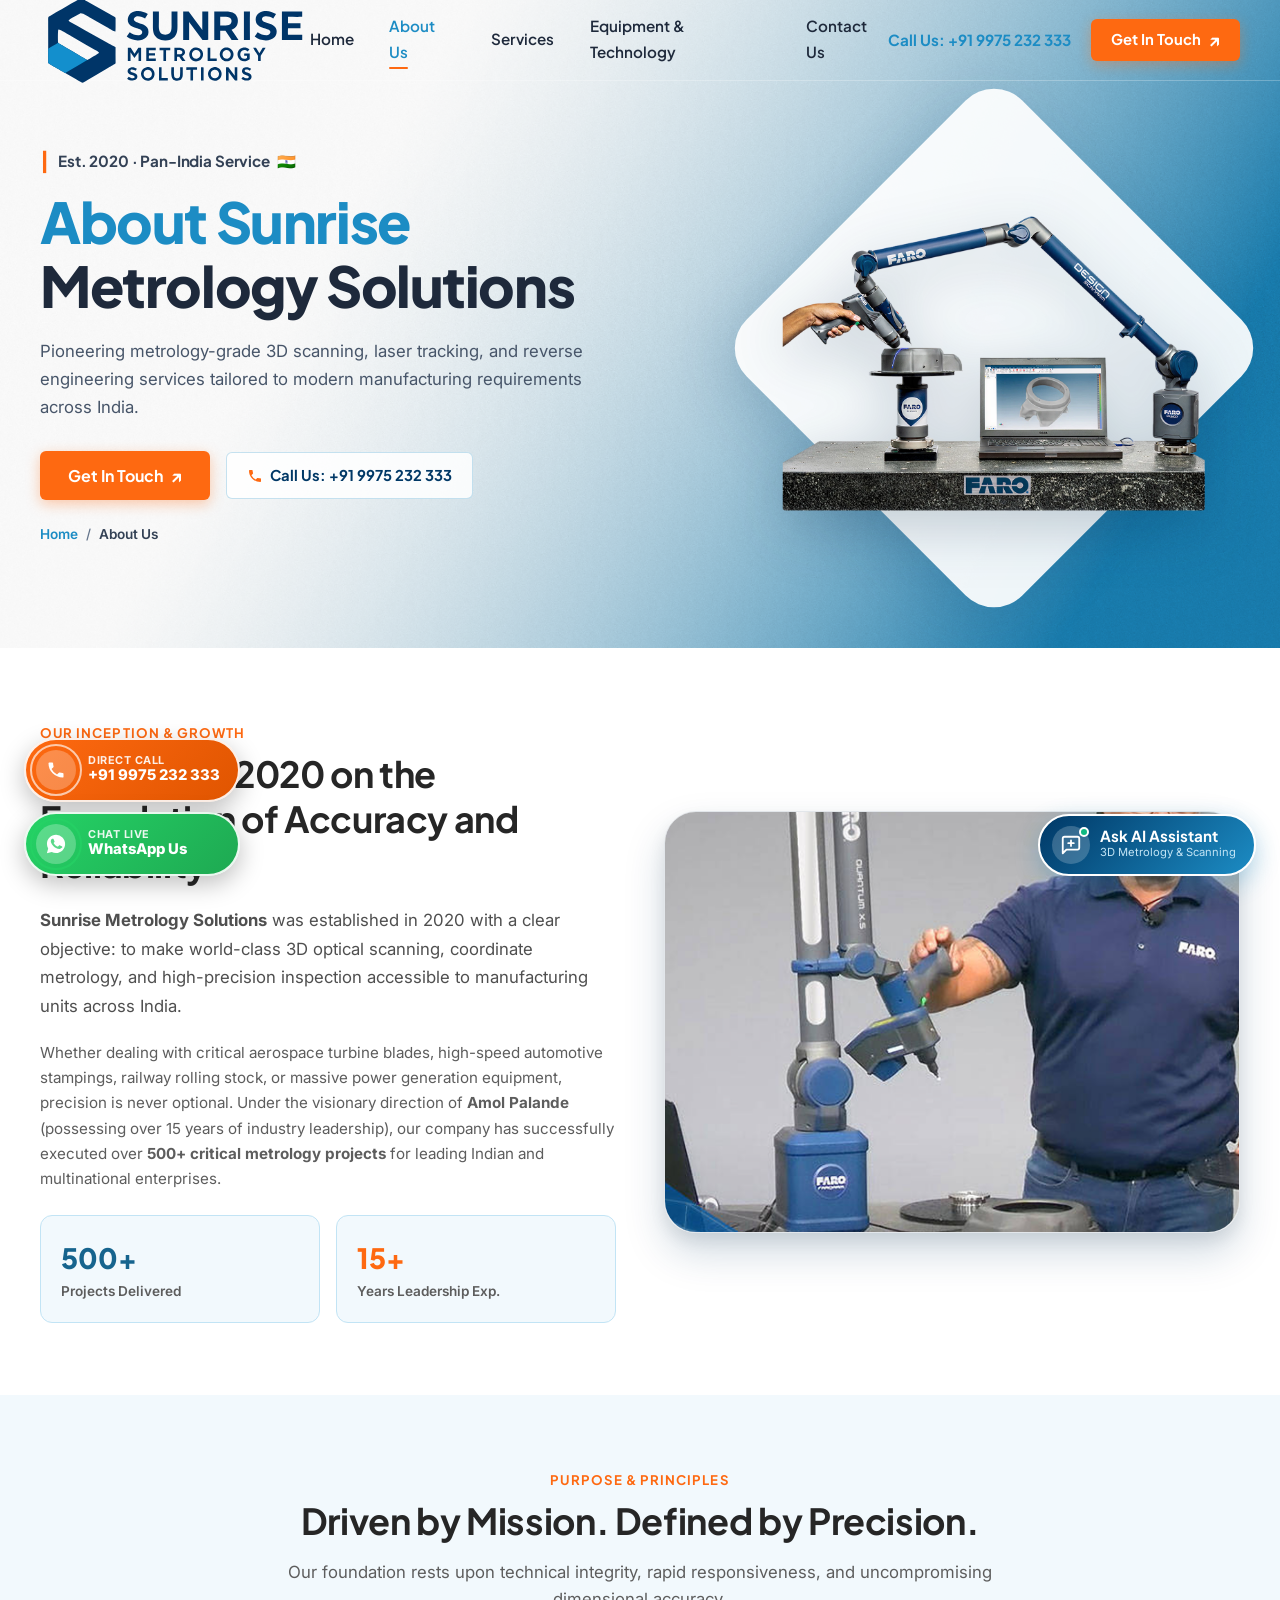
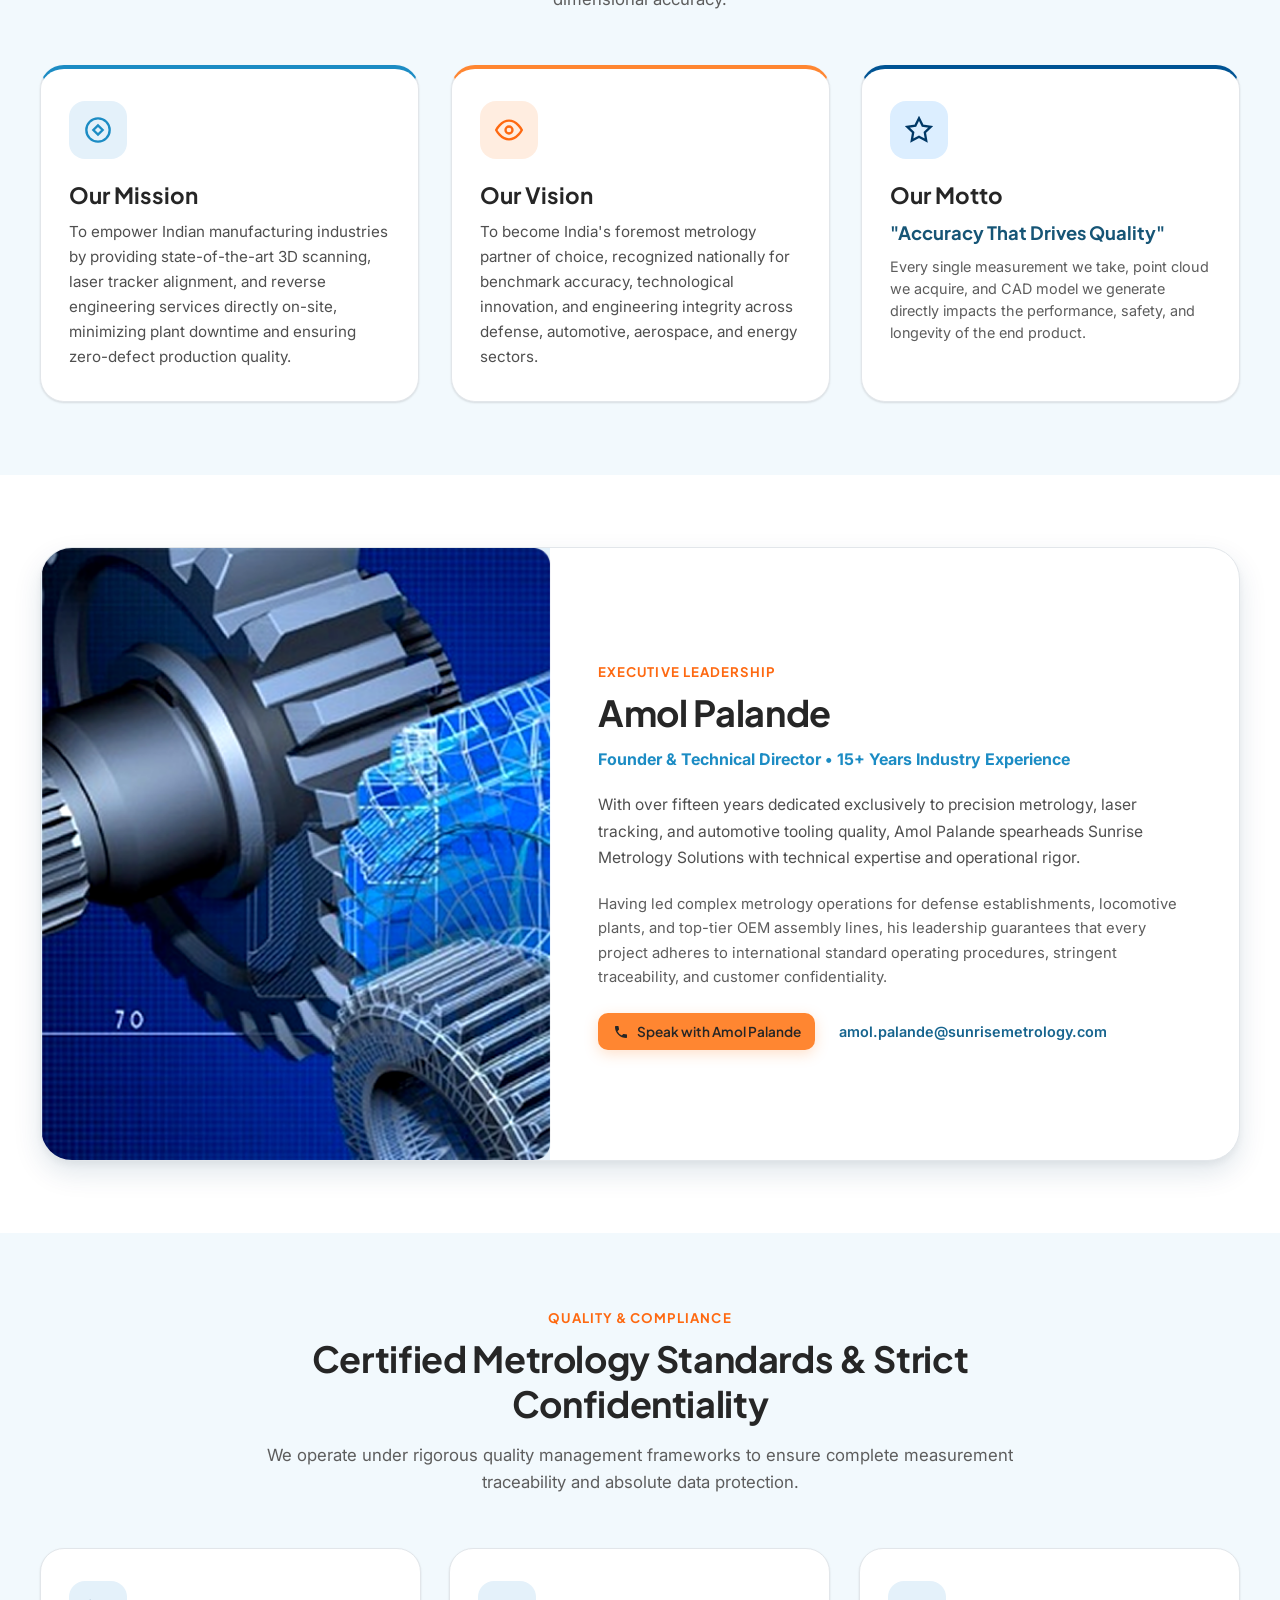
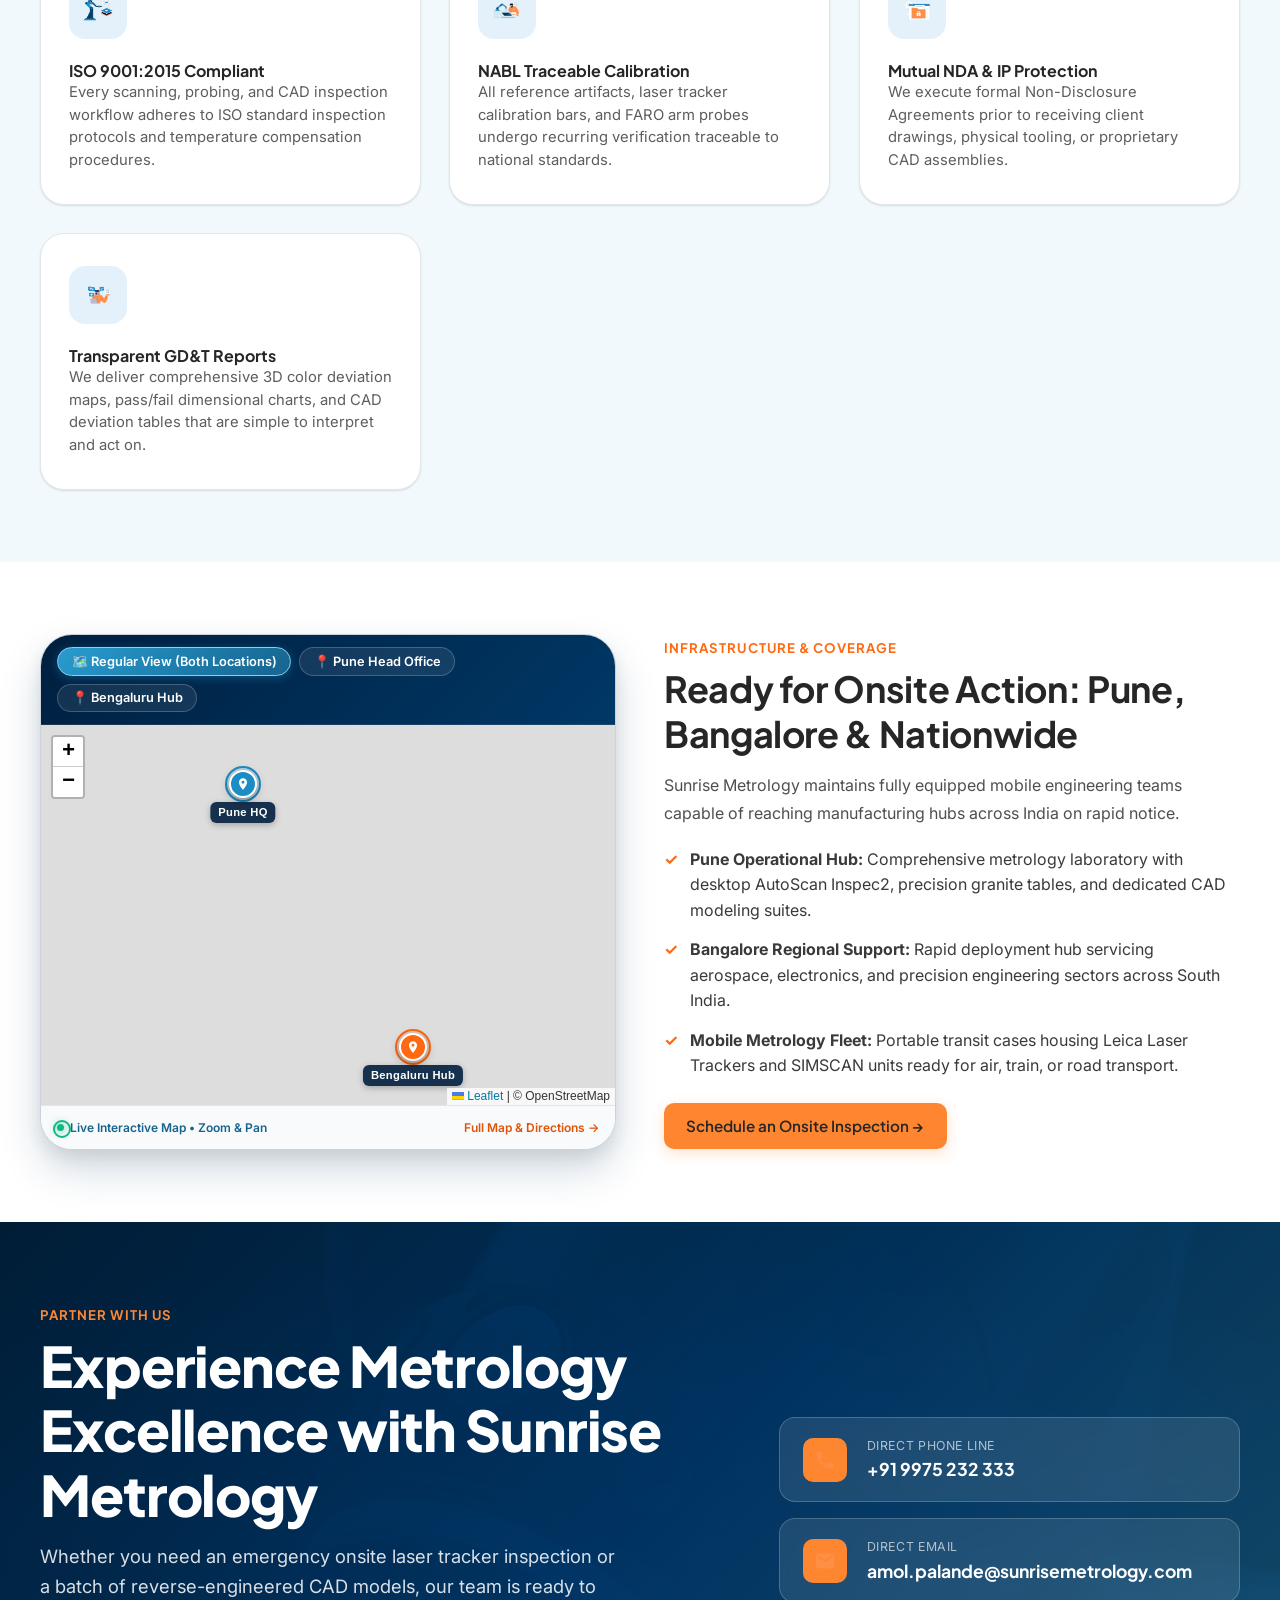
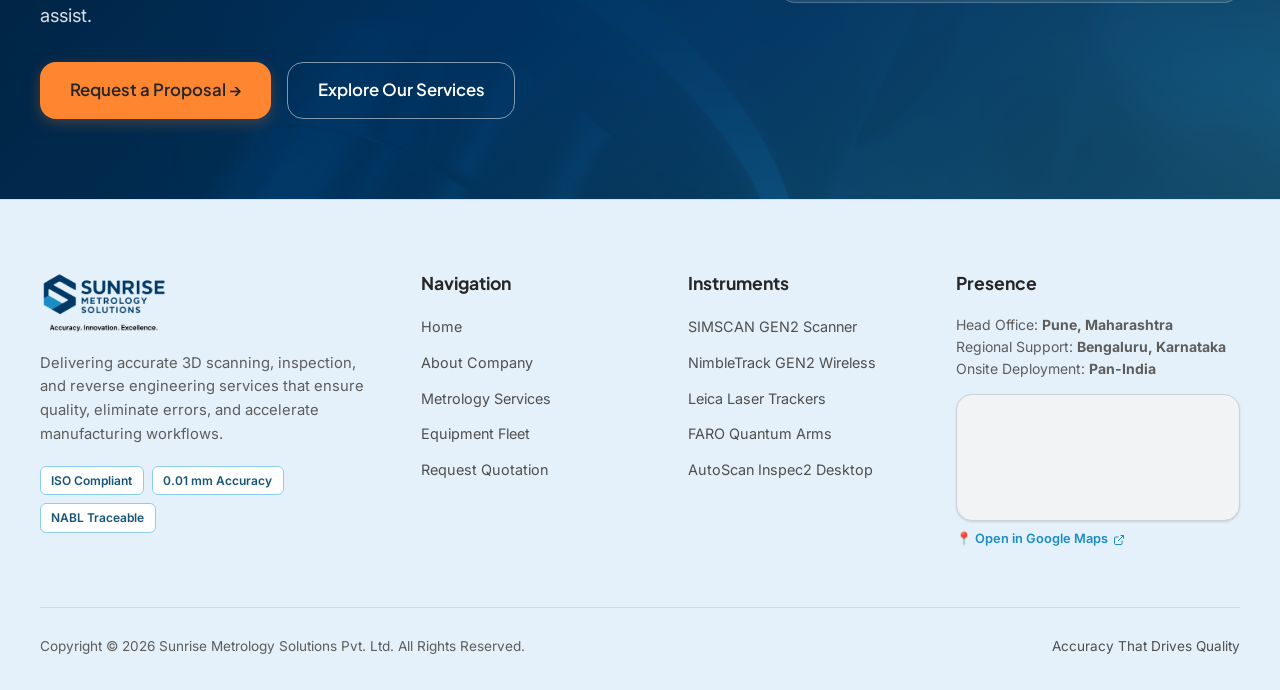
==== about.html @ 7fda454f "Initial commit: Sunrise Metrology Solutions website" ====
<!DOCTYPE html>
<html lang="en">
<head>
  <meta charset="UTF-8">
  <meta name="viewport" content="width=device-width, initial-scale=1.0">
  <title>About Us | Sunrise Metrology Solutions | Pioneers in Precision 3D Metrology</title>
  <meta name="description" content="Learn about Sunrise Metrology Solutions, founded in 2020 by Amol Palande. Over 15 years of metrology leadership providing 3D scanning, laser tracker and CMM services across India.">
  <link rel="icon" href="images/favicon.png" type="image/png">
  <link rel="stylesheet" href="css/styles.css">
  <link rel="stylesheet" href="css/leaflet.css">
</head>
<body>

  <!-- Main Header -->
  <header class="site-header">
    <div class="container navbar">
      <a href="index.html" class="brand-logo" aria-label="Sunrise Metrology Solutions Homepage">
        <img src="images/logo-primary.svg" alt="Sunrise Metrology Solutions" width="290" height="70">
      </a>

      <!-- Desktop Nav (Original Page Names Preserved) -->
      <nav aria-label="Main Navigation">
        <ul class="nav-links">
          <li><a href="index.html" class="nav-link">Home</a></li>
          <li><a href="about.html" class="nav-link active">About Us</a></li>
          <li><a href="services.html" class="nav-link">Services</a></li>
          <li><a href="equipment.html" class="nav-link">Equipment &amp; Technology</a></li>
          <li><a href="contact.html" class="nav-link">Contact Us</a></li>
        </ul>
      </nav>

      <!-- Nav Actions -->
      <div class="nav-actions">
        <a href="tel:+919975232333" class="nav-phone-link" aria-label="Call +91 9975 232 333">
          <span>Call Us: +91 9975 232 333</span>
        </a>
        <a href="contact.html" class="btn-get-in-touch">
          <span>Get In Touch</span>
          <span class="btn-arrow">↗</span>
        </a>

        <!-- Mobile Toggle -->
        <button class="mobile-nav-toggle" id="mobileNavToggle" aria-label="Toggle navigation menu">
          <span class="hamburger-line"></span>
          <span class="hamburger-line"></span>
          <span class="hamburger-line"></span>
        </button>
      </div>
    </div>
  </header>

  <!-- Mobile Drawer -->
  <div class="drawer-backdrop" id="drawerBackdrop"></div>
  <aside class="mobile-drawer" id="mobileDrawer">
    <div class="drawer-header">
      <img src="images/logo-primary.svg" alt="Sunrise Metrology" style="max-height:42px; width:auto;">
      <button class="drawer-close" id="drawerClose">&times;</button>
    </div>
    <ul class="drawer-links">
      <li><a href="index.html" class="drawer-link">Home</a></li>
      <li><a href="about.html" class="drawer-link active">About Us</a></li>
      <li><a href="services.html" class="drawer-link">Services</a></li>
      <li><a href="equipment.html" class="drawer-link">Equipment &amp; Technology</a></li>
      <li><a href="contact.html" class="drawer-link">Contact Us</a></li>
    </ul>
    <div class="drawer-footer">
      <a href="tel:+919975232333" class="btn btn-primary" style="width:100%;">Call +91 9975 232 333</a>
      <a href="contact.html" class="btn btn-blue" style="width:100%;">Get In Touch ↗</a>
    </div>
  </aside>

  <!-- Page Hero (Reference Layout with Original Data) -->
  <section class="page-hero-ref-section">
    <div class="container">
      <div class="hero-ref-grid">
        <div class="hero-ref-left">
          <div class="hero-ref-tag">
            <span class="ref-bar">|</span>
            <span class="ref-tag-text">Est. 2020 · Pan-India Service</span>
            <span class="ref-flag">🇮🇳</span>
          </div>
          <!-- Hero Main Title (Original Data Preserved) -->
          <h1 class="hero-ref-title">
            <span class="title-highlight">About Sunrise</span>
            <span class="title-dark">Metrology Solutions</span>
          </h1>
          <!-- Hero Subtitle (Original Data Preserved) -->
          <p class="hero-ref-desc">
            Pioneering metrology-grade 3D scanning, laser tracking, and reverse engineering services tailored to modern manufacturing requirements across India.
          </p>
          <div class="hero-ref-actions">
            <a href="contact.html" class="btn-get-in-touch" style="font-size:1rem; padding:0.75rem 1.75rem;">
              <span>Get In Touch</span>
              <span class="btn-arrow">↗</span>
            </a>
            <a href="tel:+919975232333" class="btn-ref-phone">
              <svg width="16" height="16" viewBox="0 0 24 24" fill="currentColor"><path d="M6.62 10.79a15.053 15.053 0 006.59 6.59l2.2-2.2a1 1 0 011.02-.24c1.12.37 2.33.57 3.57.57.55 0 1 .45 1 1V20a1 1 0 01-1 1A17 17 0 013 4a1 1 0 011-1h3.5a1 1 0 011 1c0 1.25.2 2.45.57 3.57.11.35.03.74-.25 1.02l-2.2 2.2z"/></svg>
              <span>Call Us: +91 9975 232 333</span>
            </a>
          </div>
          <div class="hero-ref-breadcrumb">
            <a href="index.html">Home</a> &nbsp;/&nbsp; <span>About Us</span>
          </div>
        </div>

        <div class="hero-ref-right">
          <div class="hero-diamond-shape">
            <img src="images/SIogo.png" alt="" class="hero-diamond-logo" aria-hidden="true">
          </div>
          <img src="images/heroSection2.png" alt="FARO Design ScanArm Precision Inspection Station" class="hero-machinery-img" loading="eager">
        </div>
      </div>
    </div>
  </section>

  <!-- Company Overview & Story -->
  <section class="section section-bg-white">
    <div class="container">
      <div style="display:grid; grid-template-columns: 1fr; gap:3rem; align-items:center;" class="lg-grid-2">
        <div>
          <span class="section-tag">Our Inception & Growth</span>
          <h2 class="text-h2" style="margin-bottom:1.25rem;">Founded in 2020 on the Foundation of Accuracy and Reliability</h2>
          <p style="font-size:1.05rem; color:var(--color-neutral-700); line-height:1.7; margin-bottom:1.25rem;">
            <strong>Sunrise Metrology Solutions</strong> was established in 2020 with a clear objective: to make world-class 3D optical scanning, coordinate metrology, and high-precision inspection accessible to manufacturing units across India.
          </p>
          <p style="font-size:0.95rem; color:var(--color-neutral-600); line-height:1.65; margin-bottom:1.5rem;">
            Whether dealing with critical aerospace turbine blades, high-speed automotive stampings, railway rolling stock, or massive power generation equipment, precision is never optional. Under the visionary direction of <strong>Amol Palande</strong> (possessing over 15 years of industry leadership), our company has successfully executed over <strong>500+ critical metrology projects</strong> for leading Indian and multinational enterprises.
          </p>
          <div style="display:grid; grid-template-columns: repeat(2, 1fr); gap:1rem; margin-top:1.5rem;">
            <div style="background:var(--color-primary-50); border:1px solid var(--color-primary-200); padding:1.25rem; border-radius:12px;">
              <div style="font-family:var(--font-heading); font-size:1.75rem; font-weight:800; color:var(--color-primary-700);">500+</div>
              <div style="font-size:0.85rem; color:var(--color-neutral-600); font-weight:600;">Projects Delivered</div>
            </div>
            <div style="background:var(--color-primary-50); border:1px solid var(--color-primary-200); padding:1.25rem; border-radius:12px;">
              <div style="font-family:var(--font-heading); font-size:1.75rem; font-weight:800; color:var(--color-secondary-500);">15+</div>
              <div style="font-size:0.85rem; color:var(--color-neutral-600); font-weight:600;">Years Leadership Exp.</div>
            </div>
          </div>
        </div>

        <div>
          <div style="position:relative; border-radius:var(--radius-2xl); overflow:hidden; box-shadow:var(--shadow-xl); border:1px solid var(--color-neutral-200);">
            <img src="images/AboutImage1.png" alt="Sunrise Metrology 3D scanning operations" style="width:100%; height:420px; object-fit:cover;">
          </div>
        </div>
      </div>
    </div>
  </section>

  <!-- Mission, Vision & Core Values -->
  <section class="section section-bg-light">
    <div class="container">
      <div class="section-header">
        <span class="section-tag">Purpose & Principles</span>
        <h2 class="text-h2 section-title">Driven by Mission. Defined by Precision.</h2>
        <p class="section-desc">
          Our foundation rests upon technical integrity, rapid responsiveness, and uncompromising dimensional accuracy.
        </p>
      </div>

      <div style="display:grid; grid-template-columns: repeat(auto-fit, minmax(300px, 1fr)); gap:2rem;">
        <!-- Mission -->
        <div class="feature-card" style="border-top: 4px solid var(--color-primary-600);">
          <div class="feature-icon-wrapper" style="background:var(--color-primary-100); color:var(--color-primary-600);">
            <svg width="28" height="28" viewBox="0 0 24 24" fill="none" stroke="currentColor" stroke-width="2"><circle cx="12" cy="12" r="10"></circle><polygon points="12 8 8 12 12 16 16 12 12 8"></polygon></svg>
          </div>
          <h3 style="font-size:1.4rem;">Our Mission</h3>
          <p style="font-size:0.95rem; line-height:1.65; color:var(--color-neutral-700);">
            To empower Indian manufacturing industries by providing state-of-the-art 3D scanning, laser tracker alignment, and reverse engineering services directly on-site, minimizing plant downtime and ensuring zero-defect production quality.
          </p>
        </div>

        <!-- Vision -->
        <div class="feature-card" style="border-top: 4px solid var(--color-secondary-400);">
          <div class="feature-icon-wrapper" style="background:rgba(255,134,49,0.15); color:var(--color-secondary-500);">
            <svg width="28" height="28" viewBox="0 0 24 24" fill="none" stroke="currentColor" stroke-width="2"><path d="M1 12s4-8 11-8 11 8 11 8-4 8-11 8-11-8-11-8z"></path><circle cx="12" cy="12" r="3"></circle></svg>
          </div>
          <h3 style="font-size:1.4rem;">Our Vision</h3>
          <p style="font-size:0.95rem; line-height:1.65; color:var(--color-neutral-700);">
            To become India's foremost metrology partner of choice, recognized nationally for benchmark accuracy, technological innovation, and engineering integrity across defense, automotive, aerospace, and energy sectors.
          </p>
        </div>

        <!-- Motto -->
        <div class="feature-card" style="border-top: 4px solid var(--color-tertiary-800);">
          <div class="feature-icon-wrapper" style="background:var(--color-tertiary-100); color:var(--color-tertiary-900);">
            <svg width="28" height="28" viewBox="0 0 24 24" fill="none" stroke="currentColor" stroke-width="2"><path d="M12 2l3.09 6.26L22 9.27l-5 4.87 1.18 6.88L12 17.77l-6.18 3.25L7 14.14 2 9.27l6.91-1.01L12 2z"></path></svg>
          </div>
          <h3 style="font-size:1.4rem;">Our Motto</h3>
          <p style="font-size:1.15rem; font-weight:700; color:var(--color-primary-800); margin-bottom:0.5rem; font-family:var(--font-heading);">
            "Accuracy That Drives Quality"
          </p>
          <p style="font-size:0.9rem; color:var(--color-neutral-600); line-height:1.55;">
            Every single measurement we take, point cloud we acquire, and CAD model we generate directly impacts the performance, safety, and longevity of the end product.
          </p>
        </div>
      </div>
    </div>
  </section>

  <!-- Founder & Leadership Profile -->
  <section class="section section-bg-white">
    <div class="container">
      <div class="leadership-box">
        <div class="leadership-grid">
          <div class="leadership-image-col">
            <img src="images/AboutImage2.png" alt="Amol Palande Leadership Metrology" style="height:100%; width:100%; object-fit:cover;">
          </div>
          <div class="leadership-text-col">
            <span class="section-tag">Executive Leadership</span>
            <h2 class="text-h2" style="margin-bottom:0.75rem;">Amol Palande</h2>
            <div style="font-size:1rem; color:var(--color-primary-600); font-weight:700; margin-bottom:1.25rem;">
              Founder & Technical Director • 15+ Years Industry Experience
            </div>
            <p style="font-size:0.975rem; color:var(--color-neutral-700); line-height:1.7; margin-bottom:1.25rem;">
              With over fifteen years dedicated exclusively to precision metrology, laser tracking, and automotive tooling quality, Amol Palande spearheads Sunrise Metrology Solutions with technical expertise and operational rigor.
            </p>
            <p style="font-size:0.925rem; color:var(--color-neutral-600); line-height:1.65; margin-bottom:1.5rem;">
              Having led complex metrology operations for defense establishments, locomotive plants, and top-tier OEM assembly lines, his leadership guarantees that every project adheres to international standard operating procedures, stringent traceability, and customer confidentiality.
            </p>
            <div style="display:flex; align-items:center; gap:1.5rem; flex-wrap:wrap;">
              <a href="tel:+919975232333" class="btn btn-primary btn-sm">
                <svg width="16" height="16" viewBox="0 0 24 24" fill="currentColor"><path d="M6.62 10.79a15.053 15.053 0 006.59 6.59l2.2-2.2a1 1 0 011.02-.24c1.12.37 2.33.57 3.57.57.55 0 1 .45 1 1V20a1 1 0 01-1 1A17 17 0 013 4a1 1 0 011-1h3.5a1 1 0 011 1c0 1.25.2 2.45.57 3.57.11.35.03.74-.25 1.02l-2.2 2.2z"/></svg>
                Speak with Amol Palande
              </a>
              <a href="mailto:amol.palande@sunrisemetrology.com" style="color:var(--color-primary-700); font-weight:600; font-size:0.9rem;">
                amol.palande@sunrisemetrology.com
              </a>
            </div>
          </div>
        </div>
      </div>
    </div>
  </section>

  <!-- Quality Policy, Standards & Data Security -->
  <section class="section section-bg-light">
    <div class="container">
      <div class="section-header">
        <span class="section-tag">Quality & Compliance</span>
        <h2 class="text-h2 section-title">Certified Metrology Standards & Strict Confidentiality</h2>
        <p class="section-desc">
          We operate under rigorous quality management frameworks to ensure complete measurement traceability and absolute data protection.
        </p>
      </div>

      <div style="display:grid; grid-template-columns: repeat(auto-fit, minmax(280px, 1fr)); gap:1.75rem;">
        <div class="feature-card">
          <div class="feature-icon-wrapper">
            <img src="images/accuracy.png" alt="ISO Alignment">
          </div>
          <h4>ISO 9001:2015 Compliant</h4>
          <p>Every scanning, probing, and CAD inspection workflow adheres to ISO standard inspection protocols and temperature compensation procedures.</p>
        </div>

        <div class="feature-card">
          <div class="feature-icon-wrapper">
            <img src="images/skilled-engineers.png" alt="NABL Traceability">
          </div>
          <h4>NABL Traceable Calibration</h4>
          <p>All reference artifacts, laser tracker calibration bars, and FARO arm probes undergo recurring verification traceable to national standards.</p>
        </div>

        <div class="feature-card">
          <div class="feature-icon-wrapper">
            <img src="images/data-security.png" alt="Mutual NDA Protection">
          </div>
          <h4>Mutual NDA & IP Protection</h4>
          <p>We execute formal Non-Disclosure Agreements prior to receiving client drawings, physical tooling, or proprietary CAD assemblies.</p>
        </div>

        <div class="feature-card">
          <div class="feature-icon-wrapper">
            <img src="images/quick-response.png" alt="Customer-Friendly Reports">
          </div>
          <h4>Transparent GD&T Reports</h4>
          <p>We deliver comprehensive 3D color deviation maps, pass/fail dimensional charts, and CAD deviation tables that are simple to interpret and act on.</p>
        </div>
      </div>
    </div>
  </section>

  <!-- Infrastructure & Pan-India Deployment -->
  <section class="section section-bg-white">
    <div class="container">
      <div style="display:grid; grid-template-columns: 1fr; gap:3rem; align-items:center;" class="lg-grid-2">
        <div>
          <div class="real-map-wrapper">
            <!-- Simple 2-City Map Header -->
            <div class="map-control-header" style="padding:0.75rem 1rem;">
              <div class="map-city-tabs">
                <button type="button" class="map-city-btn active" data-about-city="both" style="padding:0.35rem 0.85rem; font-size:0.8rem;">
                  <span>🗺️ Regular View (Both Locations)</span>
                </button>
                <button type="button" class="map-city-btn" data-about-city="pune" style="padding:0.35rem 0.85rem; font-size:0.8rem;">
                  <span>📍 Pune Head Office</span>
                </button>
                <button type="button" class="map-city-btn" data-about-city="bangalore" style="padding:0.35rem 0.85rem; font-size:0.8rem;">
                  <span>📍 Bengaluru Hub</span>
                </button>
              </div>
            </div>
            <!-- Real Leaflet Map Canvas -->
            <div id="about-map-view" class="real-map-container" style="height:380px;"></div>
            <!-- Bottom Indicator Strip -->
            <div style="background:#f8fafc; padding:0.75rem 1rem; border-top:1px solid var(--color-neutral-200); display:flex; justify-content:space-between; align-items:center;">
              <span style="font-size:0.75rem; font-weight:600; color:var(--color-primary-700); display:flex; align-items:center; gap:6px;">
                <span class="map-live-pulse-dot" style="width:7px; height:7px;"></span> Live Interactive Map • Zoom & Pan
              </span>
              <a href="contact.html#facility-map-section" style="font-size:0.75rem; font-weight:600; color:var(--color-secondary-600);">
                Full Map & Directions →
              </a>
            </div>
          </div>
        </div>
        <div>
          <span class="section-tag">Infrastructure & Coverage</span>
          <h2 class="text-h2" style="margin-bottom:1rem;">Ready for Onsite Action: Pune, Bangalore & Nationwide</h2>
          <p style="font-size:1rem; color:var(--color-neutral-700); line-height:1.7; margin-bottom:1.25rem;">
            Sunrise Metrology maintains fully equipped mobile engineering teams capable of reaching manufacturing hubs across India on rapid notice.
          </p>
          <ul style="list-style:none; display:flex; flex-direction:column; gap:0.85rem; margin-bottom:1.5rem;">
            <li style="display:flex; align-items:flex-start; gap:0.75rem;">
              <span style="color:var(--color-secondary-500); font-weight:700;">✓</span>
              <div>
                <strong>Pune Operational Hub:</strong> Comprehensive metrology laboratory with desktop AutoScan Inspec2, precision granite tables, and dedicated CAD modeling suites.
              </div>
            </li>
            <li style="display:flex; align-items:flex-start; gap:0.75rem;">
              <span style="color:var(--color-secondary-500); font-weight:700;">✓</span>
              <div>
                <strong>Bangalore Regional Support:</strong> Rapid deployment hub servicing aerospace, electronics, and precision engineering sectors across South India.
              </div>
            </li>
            <li style="display:flex; align-items:flex-start; gap:0.75rem;">
              <span style="color:var(--color-secondary-500); font-weight:700;">✓</span>
              <div>
                <strong>Mobile Metrology Fleet:</strong> Portable transit cases housing Leica Laser Trackers and SIMSCAN units ready for air, train, or road transport.
              </div>
            </li>
          </ul>
          <a href="contact.html" class="btn btn-primary">Schedule an Onsite Inspection →</a>
        </div>
      </div>
    </div>
  </section>

  <!-- CTA Banner -->
  <section class="cta-banner">
    <div class="cta-bg-image">
      <img src="images/boldFuture.png" alt="" aria-hidden="true">
    </div>
    <div class="container cta-grid">
      <div class="cta-text-side">
        <span class="section-tag" style="color:var(--color-secondary-400);">Partner with Us</span>
        <h2 class="text-display">Experience Metrology Excellence with Sunrise Metrology</h2>
        <p>
          Whether you need an emergency onsite laser tracker inspection or a batch of reverse-engineered CAD models, our team is ready to assist.
        </p>
        <div style="display:flex; gap:1rem; flex-wrap:wrap;">
          <a href="contact.html" class="btn btn-primary btn-lg">Request a Proposal →</a>
          <a href="services.html" class="btn btn-outline-white btn-lg">Explore Our Services</a>
        </div>
      </div>

      <div class="cta-contact-cards">
        <a href="tel:+919975232333" class="cta-contact-card">
          <div class="cta-card-icon">
            <img src="images/phone.png" alt="Phone">
          </div>
          <div class="cta-card-info">
            <p>Direct Phone Line</p>
            <p>+91 9975 232 333</p>
          </div>
        </a>

        <a href="mailto:amol.palande@sunrisemetrology.com" class="cta-contact-card">
          <div class="cta-card-icon">
            <img src="images/email.png" alt="Email">
          </div>
          <div class="cta-card-info">
            <p>Direct Email</p>
            <p>amol.palande@sunrisemetrology.com</p>
          </div>
        </a>
      </div>
    </div>
  </section>

  <!-- Site Footer -->
  <footer class="site-footer">
    <div class="container">
      <div class="footer-grid">
        <div class="footer-brand">
          <a href="index.html">
            <img src="images/footerlogo.png" alt="Sunrise Metrology Solutions" style="max-height:60px; width:auto;">
          </a>
          <p>
            Delivering accurate 3D scanning, inspection, and reverse engineering services that ensure quality, eliminate errors, and accelerate manufacturing workflows.
          </p>
          <div class="footer-badge-list">
            <span class="footer-badge">ISO Compliant</span>
            <span class="footer-badge">0.01 mm Accuracy</span>
            <span class="footer-badge">NABL Traceable</span>
          </div>
        </div>

        <div class="footer-col">
          <h4>Navigation</h4>
          <ul class="footer-links">
            <li><a href="index.html">Home</a></li>
            <li><a href="about.html">About Company</a></li>
            <li><a href="services.html">Metrology Services</a></li>
            <li><a href="equipment.html">Equipment Fleet</a></li>
            <li><a href="contact.html">Request Quotation</a></li>
          </ul>
        </div>

        <div class="footer-col">
          <h4>Instruments</h4>
          <ul class="footer-links">
            <li><a href="equipment.html#simscan">SIMSCAN GEN2 Scanner</a></li>
            <li><a href="equipment.html#nimbletrack">NimbleTrack GEN2 Wireless</a></li>
            <li><a href="equipment.html#leica">Leica Laser Trackers</a></li>
            <li><a href="equipment.html#faro">FARO Quantum Arms</a></li>
            <li><a href="equipment.html#autoscan">AutoScan Inspec2 Desktop</a></li>
          </ul>
        </div>

        <div class="footer-col">
          <h4>Presence</h4>
          <p style="font-size:0.875rem; color:var(--color-neutral-600); margin-bottom:0.5rem;">
            Head Office: <strong>Pune, Maharashtra</strong><br>
            Regional Support: <strong>Bengaluru, Karnataka</strong><br>
            Onsite Deployment: <strong>Pan-India</strong>
          </p>
          <div class="footer-map-thumb">
            <iframe width="100%" height="125" style="border:0;" loading="lazy" src="https://www.openstreetmap.org/export/embed.html?bbox=73.65%2C18.45%2C74.05%2C18.68&amp;layer=mapnik&amp;marker=18.5204%2C73.8567"></iframe>
          </div>
          <a href="https://www.google.com/maps/search/?api=1&query=Sunrise+Metrology+Pune" target="_blank" rel="noopener" class="footer-map-link">
            <span>📍 Open in Google Maps</span>
            <svg width="12" height="12" viewBox="0 0 24 24" fill="none" stroke="currentColor" stroke-width="2"><path d="M18 13v6a2 2 0 0 1-2 2H5a2 2 0 0 1-2-2V8a2 2 0 0 1 2-2h6"></path><polyline points="15 3 21 3 21 9"></polyline><line x1="10" y1="14" x2="21" y2="3"></line></svg>
          </a>
        </div>
      </div>

      <div class="footer-bottom">
        <p>Copyright © 2026 Sunrise Metrology Solutions Pvt. Ltd. All Rights Reserved.</p>
        <div class="developer-badge">
          <span>Accuracy That Drives Quality</span>
        </div>
      </div>
    </div>
  </footer>

  <!-- Floating Call & WhatsApp Action Dock -->
  <div class="floating-contact-dock" id="floatingContactDock" role="region" aria-label="Floating quick contact options">
    <a href="tel:+919975232333" class="floating-dock-btn floating-call-btn" title="Call Sunrise Metrology Directly" aria-label="Call +91 9975 232 333">
      <div class="floating-btn-icon">
        <span class="floating-pulse-ring"></span>
        <svg viewBox="0 0 24 24" width="20" height="20">
          <path d="M6.62 10.79a15.053 15.053 0 006.59 6.59l2.2-2.2a1 1 0 011.02-.24c1.12.37 2.33.57 3.57.57.55 0 1 .45 1 1V20a1 1 0 01-1 1A17 17 0 013 4a1 1 0 011-1h3.5a1 1 0 011 1c0 1.25.2 2.45.57 3.57.11.35.03.74-.25 1.02l-2.2 2.2z"/>
        </svg>
      </div>
      <div class="floating-btn-text">
        <span class="floating-btn-sub">Direct Call</span>
        <span class="floating-btn-main">+91 9975 232 333</span>
      </div>
    </a>
    <a href="https://wa.me/919975232333?text=Hello%20Sunrise%20Metrology,%20I%20would%20like%20to%20inquire%20about%20your%203D%20scanning%20and%20inspection%20services." 
       target="_blank" rel="noopener noreferrer" class="floating-dock-btn floating-whatsapp-btn" title="Chat with us on WhatsApp" aria-label="Chat on WhatsApp">
      <div class="floating-btn-icon">
        <span class="floating-pulse-ring" style="border-color:rgba(37,211,102,0.7);"></span>
        <svg viewBox="0 0 24 24" width="22" height="22">
          <path d="M12.04 2c-5.46 0-9.91 4.45-9.91 9.91 0 1.75.46 3.45 1.32 4.95L2.05 22l5.25-1.38c1.45.79 3.08 1.21 4.74 1.21 5.46 0 9.91-4.45 9.91-9.91 0-2.65-1.03-5.14-2.9-7.01A9.816 9.816 0 0012.04 2zm5.82 14.04c-.24.68-1.2 1.26-1.78 1.34-.52.08-1.2.14-3.52-.79-2.97-1.19-4.88-4.22-5.03-4.41-.15-.2-1.21-1.61-1.21-3.07 0-1.46.76-2.18 1.03-2.48.27-.3.59-.37.79-.37.2 0 .4 0 .58.01.19.01.44-.07.69.53.25.6.86 2.1.94 2.25.08.16.14.34.03.55-.1.21-.15.34-.3.51-.15.17-.32.38-.46.51-.15.15-.31.31-.13.62.18.31.79 1.3 1.7 2.11 1.17 1.04 2.15 1.36 2.46 1.51.31.15.49.13.67-.08.18-.21.79-.92 1-1.23.21-.31.42-.26.71-.15.29.11 1.84.87 2.16 1.03.32.16.53.24.61.37.08.14.08.8-.16 1.48z"/>
        </svg>
      </div>
      <div class="floating-btn-text">
        <span class="floating-btn-sub">Chat Live</span>
        <span class="floating-btn-main">WhatsApp Us</span>
      </div>
    </a>
  </div>

  <!-- Scripts -->
  <script src="js/leaflet.js"></script>
  <script src="js/realmap.js"></script>
  <script src="js/main.js"></script>
  <script src="js/chatbot.js"></script>
</body>
</html>
---- css/styles.css ----
/* ==========================================================================
   SUNRISE METROLOGY SOLUTIONS - DESIGN SYSTEM & GLOBAL STYLES
   Colors, Typography, Layout, Responsive System, Components & AI Chatbot
   ========================================================================== */

@import url('https://fonts.googleapis.com/css2?family=Inter:wght@300;400;500;600;700&family=Plus+Jakarta+Sans:wght@400;500;600;700;800&display=swap');

:root {
  /* Brand Primary Colors (Sunrise Deep & Sky Blues) */
  --color-primary-50: #f2f9fd;
  --color-primary-100: #e4f1fa;
  --color-primary-200: #c2e4f5;
  --color-primary-300: #8cceed;
  --color-primary-400: #4fb5e1;
  --color-primary-500: #289ccf;
  --color-primary-600: #1c8cc4;
  --color-primary-700: #16648e;
  --color-primary-800: #165576;
  --color-primary-900: #184762;
  --color-primary-950: #102e41;

  /* Brand Secondary Colors (Sunrise Vibrant Orange Accent) */
  --color-secondary-400: #ff8631;
  --color-secondary-500: #fe6911;
  --color-secondary-600: #e05407;
  --color-secondary-gradient: linear-gradient(135deg, #ff8631 0%, #fe6911 100%);

  /* Brand Tertiary Colors (Navy Tech Tones) */
  --color-tertiary-100: #dceeff;
  --color-tertiary-800: #005494;
  --color-tertiary-900: #003866;
  --color-tertiary-950: #002240;

  /* Neutrals */
  --color-white: #ffffff;
  --color-neutral-50: #f9fafb;
  --color-neutral-100: #f1f3f5;
  --color-neutral-200: #e2e6ea;
  --color-neutral-300: #cbd2d9;
  --color-neutral-400: #888888;
  --color-neutral-500: #6d6d6d;
  --color-neutral-600: #5d5d5d;
  --color-neutral-700: #4f4f4f;
  --color-neutral-800: #3a3a3a;
  --color-neutral-900: #333333;
  --color-neutral-950: #262626;

  /* Semantic */
  --color-success: #10b981;
  --color-warning: #f59e0b;
  --color-danger: #ef4444;

  /* Typography */
  --font-heading: 'Plus Jakarta Sans', -apple-system, BlinkMacSystemFont, 'Segoe UI', Roboto, sans-serif;
  --font-body: 'Inter', -apple-system, BlinkMacSystemFont, 'Segoe UI', Roboto, sans-serif;

  /* Shadows */
  --shadow-sm: 0 1px 3px rgba(0, 0, 0, 0.05), 0 1px 2px rgba(0, 0, 0, 0.08);
  --shadow-md: 0 4px 12px rgba(0, 56, 102, 0.08), 0 2px 4px rgba(0, 0, 0, 0.04);
  --shadow-lg: 0 12px 28px rgba(0, 56, 102, 0.12), 0 4px 8px rgba(0, 0, 0, 0.05);
  --shadow-xl: 0 20px 40px rgba(0, 56, 102, 0.18), 0 8px 16px rgba(0, 0, 0, 0.08);
  --shadow-orange: 0 8px 24px rgba(254, 105, 17, 0.35);
  --shadow-blue: 0 8px 24px rgba(28, 140, 196, 0.3);

  /* Radius */
  --radius-sm: 6px;
  --radius-md: 10px;
  --radius-lg: 16px;
  --radius-xl: 24px;
  --radius-2xl: 32px;
  --radius-full: 9999px;

  /* Transitions */
  --transition-fast: 0.2s ease;
  --transition-normal: 0.3s cubic-bezier(0.16, 1, 0.3, 1);
  --transition-slow: 0.5s cubic-bezier(0.16, 1, 0.3, 1);
}

/* Base Reset */
*, *::before, *::after {
  box-sizing: border-box;
  margin: 0;
  padding: 0;
}

html {
  font-size: 16px;
  scroll-behavior: smooth;
  -webkit-font-smoothing: antialiased;
  -moz-osx-font-smoothing: grayscale;
}

body {
  font-family: var(--font-body);
  color: var(--color-neutral-800);
  background-color: #ffffff;
  line-height: 1.6;
  overflow-x: hidden;
}

img {
  display: block;
  max-width: 100%;
  height: auto;
  image-rendering: -webkit-optimize-contrast;
  image-rendering: crisp-edges;
}

svg {
  display: block;
  max-width: 100%;
  shape-rendering: geometricPrecision;
  text-rendering: geometricPrecision;
}

/* High-Definition (HD) Image Optimization & Sharp Rendering */
.hero-machinery-img,
.service-card-image img,
.equipment-image-box img,
.industry-card img,
.why-card .feature-icon-wrapper img,
.hero-product-img,
.leadership-image-col img,
.brand-logo img,
.product-card-img,
.rfq-facility-visual img,
.finder-result img,
.channel-icon-wrap img {
  image-rendering: -webkit-optimize-contrast;
  image-rendering: crisp-edges;
  filter: contrast(1.05) saturate(1.04) brightness(1.01);
  -webkit-backface-visibility: hidden;
  backface-visibility: hidden;
  transform: translateZ(0);
}

a {
  color: inherit;
  text-decoration: none;
  transition: var(--transition-fast);
}

button, input, select, textarea {
  font-family: inherit;
  font-size: inherit;
}

/* Typography Utility Classes */
h1, h2, h3, h4, h5, h6 {
  font-family: var(--font-heading);
  color: var(--color-neutral-950);
  font-weight: 700;
  line-height: 1.25;
}

.text-display {
  font-size: clamp(2.25rem, 4.5vw, 3.5rem);
  font-weight: 800;
  line-height: 1.15;
  letter-spacing: -0.02em;
}

.text-h1 {
  font-size: clamp(2rem, 3.5vw, 2.75rem);
  font-weight: 700;
  letter-spacing: -0.015em;
}

.text-h2 {
  font-size: clamp(1.75rem, 3vw, 2.25rem);
  font-weight: 700;
  letter-spacing: -0.01em;
}

.text-h3 {
  font-size: clamp(1.35rem, 2.2vw, 1.75rem);
  font-weight: 600;
}

.text-h4 {
  font-size: 1.25rem;
  font-weight: 600;
}

.text-h5 {
  font-size: 1.1rem;
  font-weight: 600;
}

.text-body-lg {
  font-size: 1.125rem;
  line-height: 1.65;
}

.text-body {
  font-size: 1rem;
  line-height: 1.6;
}

.text-body-sm {
  font-size: 0.875rem;
  line-height: 1.5;
}

.text-body-xs {
  font-size: 0.75rem;
  line-height: 1.4;
}

/* Container */
.container {
  width: 100%;
  max-width: 1320px;
  margin-left: auto;
  margin-right: auto;
  padding-left: 1.25rem;
  padding-right: 1.25rem;
}

@media (min-width: 768px) {
  .container {
    padding-left: 2rem;
    padding-right: 2rem;
  }
}

@media (min-width: 1200px) {
  .container {
    padding-left: 2.5rem;
    padding-right: 2.5rem;
  }
}

/* ==========================================================================
   TOP BAR & HEADER NAVIGATION
   ========================================================================== */

.topbar {
  display: none !important;
}

/* Main Header - Clean & Transparent on top, Frosted glass on scroll */
.site-header {
  position: absolute;
  top: 0;
  left: 0;
  width: 100%;
  z-index: 1000;
  background: transparent;
  border-bottom: 1px solid rgba(255, 255, 255, 0.25);
  box-shadow: none;
  transition: all 0.3s cubic-bezier(0.16, 1, 0.3, 1);
}

.site-header.scrolled {
  position: fixed;
  background: rgba(255, 255, 255, 0.96);
  backdrop-filter: blur(14px);
  -webkit-backdrop-filter: blur(14px);
  border-bottom: 1px solid rgba(0, 56, 102, 0.08);
  box-shadow: 0 4px 20px rgba(0, 0, 0, 0.06);
}

.navbar {
  display: flex;
  align-items: center;
  justify-content: space-between;
  height: 5rem;
}

.brand-logo {
  display: inline-flex;
  align-items: center;
  max-width: 230px;
  height: auto;
}

@media (min-width: 992px) {
  .brand-logo {
    max-width: 270px;
  }
}

.nav-links {
  display: none;
  align-items: center;
  gap: 2.2rem;
  list-style: none;
}

@media (min-width: 1024px) {
  .nav-links {
    display: flex;
  }
}

.nav-link {
  font-family: var(--font-heading);
  font-size: 0.95rem;
  font-weight: 600;
  color: #1e293b;
  position: relative;
  padding: 0.5rem 0;
  transition: color 0.2s ease;
}

.nav-link:hover, .nav-link.active {
  color: var(--color-primary-600);
}

.nav-link::after {
  content: '';
  position: absolute;
  bottom: 0;
  left: 0;
  width: 0;
  height: 2.5px;
  background: var(--color-secondary-500);
  border-radius: 2px;
  transition: width 0.25s ease;
}

.nav-link:hover::after, .nav-link.active::after {
  width: 100%;
}

.nav-actions {
  display: flex;
  align-items: center;
  gap: 1.25rem;
}

.nav-phone-link {
  display: none;
  align-items: center;
  gap: 0.4rem;
  font-family: var(--font-heading);
  font-size: 0.95rem;
  font-weight: 700;
  color: var(--color-primary-600);
  text-decoration: none;
  transition: color 0.2s ease;
  white-space: nowrap;
}

@media (min-width: 860px) {
  .nav-phone-link {
    display: inline-flex;
  }
}

.nav-phone-link:hover {
  color: var(--color-primary-800);
}

.btn-get-in-touch {
  display: inline-flex;
  align-items: center;
  justify-content: center;
  gap: 0.45rem;
  font-family: var(--font-heading);
  font-size: 0.925rem;
  font-weight: 700;
  color: #ffffff !important;
  background: #fe6911;
  padding: 0.55rem 1.25rem;
  border-radius: 6px;
  text-decoration: none;
  box-shadow: 0 4px 14px rgba(254, 105, 17, 0.35);
  transition: all 0.2s cubic-bezier(0.16, 1, 0.3, 1);
  white-space: nowrap;
}

.btn-get-in-touch:hover {
  background: #e55c0a;
  transform: translateY(-2px);
  box-shadow: 0 6px 18px rgba(254, 105, 17, 0.45);
}

.btn-get-in-touch .btn-arrow {
  font-size: 1.1rem;
  line-height: 1;
}

/* Buttons */
.btn {
  display: inline-flex;
  align-items: center;
  justify-content: center;
  gap: 0.5rem;
  font-family: var(--font-heading);
  font-weight: 600;
  font-size: 0.95rem;
  padding: 0.68rem 1.4rem;
  border-radius: var(--radius-md);
  border: none;
  cursor: pointer;
  transition: var(--transition-fast);
  text-align: center;
  white-space: nowrap;
}

.btn-primary {
  background: var(--color-secondary-400);
  color: var(--color-neutral-950);
  box-shadow: 0 4px 14px rgba(255, 134, 49, 0.25);
}

.btn-primary:hover {
  background: var(--color-secondary-500);
  color: #ffffff;
  transform: translateY(-2px);
  box-shadow: 0 6px 18px rgba(254, 105, 17, 0.35);
}

.btn-blue {
  background: var(--color-primary-600);
  color: var(--color-white);
  box-shadow: 0 4px 14px rgba(28, 140, 196, 0.25);
}

.btn-blue:hover {
  background: var(--color-primary-700);
  color: var(--color-white);
  transform: translateY(-2px);
  box-shadow: 0 6px 18px rgba(28, 140, 196, 0.35);
}

.btn-outline-white {
  background: transparent;
  color: var(--color-white);
  border: 1.5px solid rgba(255, 255, 255, 0.5);
}

.btn-outline-white:hover {
  background: rgba(255, 255, 255, 0.15);
  border-color: var(--color-white);
}

.btn-outline-primary {
  background: transparent;
  color: var(--color-primary-700);
  border: 1.5px solid var(--color-primary-600);
}

.btn-outline-primary:hover {
  background: var(--color-primary-50);
  border-color: var(--color-primary-700);
}

.btn-sm {
  padding: 0.45rem 0.9rem;
  font-size: 0.85rem;
}

.btn-lg {
  padding: 0.85rem 1.85rem;
  font-size: 1.05rem;
  border-radius: var(--radius-lg);
}

/* Mobile Hamburger Toggle */
.mobile-nav-toggle {
  display: flex;
  flex-direction: column;
  justify-content: center;
  align-items: center;
  gap: 5px;
  width: 42px;
  height: 42px;
  background: var(--color-primary-50);
  border: 1px solid var(--color-primary-200);
  border-radius: var(--radius-md);
  cursor: pointer;
  padding: 0;
  z-index: 1010;
}

@media (min-width: 1024px) {
  .mobile-nav-toggle {
    display: none;
  }
}

.hamburger-line {
  width: 22px;
  height: 2.2px;
  background: var(--color-neutral-900);
  border-radius: 2px;
  transition: transform 0.3s ease, opacity 0.3s ease;
}

.mobile-nav-toggle.open .hamburger-line:nth-child(1) {
  transform: translateY(7.2px) rotate(45deg);
}

.mobile-nav-toggle.open .hamburger-line:nth-child(2) {
  opacity: 0;
}

.mobile-nav-toggle.open .hamburger-line:nth-child(3) {
  transform: translateY(-7.2px) rotate(-45deg);
}

/* Mobile Drawer */
.mobile-drawer {
  position: fixed;
  top: 0;
  right: -100%;
  width: 85%;
  max-width: 380px;
  height: 100vh;
  background: #ffffff;
  z-index: 1005;
  box-shadow: -10px 0 30px rgba(0, 0, 0, 0.15);
  display: flex;
  flex-direction: column;
  padding: 1.5rem;
  transition: right 0.35s cubic-bezier(0.16, 1, 0.3, 1);
  overflow-y: auto;
}

.mobile-drawer.open {
  right: 0;
}

.drawer-backdrop {
  position: fixed;
  top: 0;
  left: 0;
  width: 100vw;
  height: 100vh;
  background: rgba(16, 46, 65, 0.6);
  backdrop-filter: blur(4px);
  z-index: 1002;
  opacity: 0;
  pointer-events: none;
  transition: opacity 0.3s ease;
}

.drawer-backdrop.open {
  opacity: 1;
  pointer-events: auto;
}

.drawer-header {
  display: flex;
  justify-content: space-between;
  align-items: center;
  padding-bottom: 1.25rem;
  border-bottom: 1px solid var(--color-neutral-200);
}

.drawer-close {
  background: none;
  border: none;
  cursor: pointer;
  padding: 0.5rem;
  color: var(--color-neutral-700);
  font-size: 1.5rem;
}

.drawer-links {
  list-style: none;
  display: flex;
  flex-direction: column;
  gap: 0.25rem;
  margin-top: 1.5rem;
}

.drawer-link {
  display: block;
  font-family: var(--font-heading);
  font-weight: 600;
  font-size: 1.05rem;
  color: var(--color-neutral-900);
  padding: 0.75rem 0.5rem;
  border-radius: var(--radius-md);
  transition: var(--transition-fast);
}

.drawer-link:hover, .drawer-link.active {
  color: var(--color-primary-600);
  background-color: var(--color-primary-50);
}

.drawer-footer {
  margin-top: auto;
  padding-top: 2rem;
  border-top: 1px solid var(--color-neutral-200);
  display: flex;
  flex-direction: column;
  gap: 1rem;
}

/* ==========================================================================
   HERO SECTIONS - FULL IMAGE BACKGROUND REFERENCE REDESIGN
   ========================================================================== */

/* Shared Reference Hero Layout (Index & Inner Pages) */
.hero-ref-section,
.page-hero-ref-section {
  position: relative;
  background-image: url('../images/Hero-bg.png');
  background-size: cover;
  background-position: center right;
  background-repeat: no-repeat;
  min-height: 82vh;
  display: flex;
  align-items: center;
  padding-top: 6.5rem;
  padding-bottom: 3.5rem;
  overflow: hidden;
}

@media (min-width: 1200px) {
  .hero-ref-section,
  .page-hero-ref-section {
    min-height: 92vh;
    padding-top: 7rem;
    padding-bottom: 4rem;
  }
}

.page-hero-ref-section {
  min-height: 65vh;
  padding-top: 6.5rem;
  padding-bottom: 3.5rem;
}

@media (min-width: 1200px) {
  .page-hero-ref-section {
    min-height: 72vh;
  }
}

.hero-ref-grid {
  display: grid;
  grid-template-columns: 1fr;
  gap: 2.5rem;
  align-items: center;
  width: 100%;
}

@media (min-width: 992px) {
  .hero-ref-grid {
    grid-template-columns: 1.15fr 0.85fr;
    gap: 2.5rem;
  }
}

/* Tag Pill */
.hero-ref-tag {
  display: inline-flex;
  align-items: center;
  gap: 0.45rem;
  font-family: var(--font-heading);
  font-size: 0.95rem;
  font-weight: 700;
  color: #334155;
  margin-bottom: 1.15rem;
  line-height: 1;
}

.hero-ref-tag .ref-bar {
  color: #fe6911;
  font-weight: 900;
  font-size: 1.35rem;
  line-height: 1;
  margin-right: 2px;
}

.hero-ref-tag .ref-tag-text {
  letter-spacing: -0.01em;
}

/* Titles */
.hero-ref-title {
  font-family: var(--font-heading);
  font-size: clamp(2.3rem, 4.4vw, 3.8rem);
  font-weight: 800;
  line-height: 1.14;
  margin-bottom: 1.25rem;
  letter-spacing: -0.025em;
}

.hero-ref-title .title-highlight {
  color: #1c8cc4;
  display: block;
}

.hero-ref-title .title-dark {
  color: #1e293b;
  display: block;
}

/* Subtitle */
.hero-ref-desc {
  font-size: 1.05rem;
  line-height: 1.65;
  color: #475569;
  max-width: 550px;
  margin-bottom: 1.85rem;
}

/* Product Cards Row (AutoScan, SIMSCAN, NimbleTrack) */
.hero-ref-cards {
  display: flex;
  flex-wrap: wrap;
  gap: 0.75rem;
  margin-top: 1.75rem;
}

.hero-product-card {
  display: flex;
  align-items: center;
  justify-content: space-between;
  gap: 0.65rem;
  background: #1c8cc4;
  border: 2px solid rgba(255, 255, 255, 0.45);
  border-radius: 12px;
  padding: 0.75rem 0.85rem;
  color: #ffffff !important;
  text-decoration: none;
  min-width: 175px;
  flex: 1 1 180px;
  max-width: 230px;
  box-shadow: 0 8px 20px rgba(28, 140, 196, 0.28);
  transition: all 0.25s cubic-bezier(0.16, 1, 0.3, 1);
}

.hero-product-card:hover {
  transform: translateY(-4px);
  box-shadow: 0 14px 28px rgba(28, 140, 196, 0.42);
  border-color: #ffffff;
}

.card-text-col {
  display: flex;
  flex-direction: column;
}

.card-name {
  font-size: 0.825rem;
  font-weight: 800;
  font-family: var(--font-heading);
  letter-spacing: 0.5px;
  line-height: 1.15;
}

.card-sub {
  font-size: 0.8rem;
  font-weight: 800;
  opacity: 0.95;
  letter-spacing: 0.5px;
  line-height: 1.15;
}

.card-num {
  font-size: 0.75rem;
  opacity: 0.85;
  font-weight: 700;
  margin-top: 2px;
}

.card-action-btn {
  width: 28px;
  height: 28px;
  border-radius: 50%;
  background: #fe6911;
  color: #ffffff;
  display: flex;
  align-items: center;
  justify-content: center;
  margin-top: 8px;
  box-shadow: 0 2px 6px rgba(254, 105, 17, 0.4);
  transition: transform 0.2s ease;
}

.hero-product-card:hover .card-action-btn {
  transform: scale(1.12);
}

.card-img-box {
  width: 82px;
  height: 82px;
  background: #ffffff;
  border-radius: 10px;
  display: flex;
  align-items: center;
  justify-content: center;
  padding: 6px;
  flex-shrink: 0;
  box-shadow: inset 0 0 8px rgba(0, 0, 0, 0.06);
}

.card-img-box img {
  max-width: 100%;
  max-height: 100%;
  object-fit: contain;
}

/* Right Side: Graphic with Diamond Badge & Machinery */
.hero-ref-right {
  position: relative;
  display: flex;
  align-items: center;
  justify-content: center;
  min-height: 380px;
}

.hero-diamond-shape {
  position: absolute;
  width: 320px;
  height: 320px;
  background: rgba(255, 255, 255, 0.92);
  border-radius: 40px;
  transform: rotate(45deg);
  box-shadow: 0 20px 60px rgba(0, 56, 102, 0.16);
  z-index: 1;
  display: flex;
  align-items: center;
  justify-content: center;
  pointer-events: none;
}

@media (min-width: 1200px) {
  .hero-diamond-shape {
    width: 390px;
    height: 390px;
  }
}

.hero-diamond-logo {
  width: 55%;
  height: 55%;
  opacity: 0.12;
  transform: rotate(-45deg);
  object-fit: contain;
}

.hero-machinery-img {
  position: relative;
  z-index: 2;
  width: 100%;
  max-width: 620px;
  height: auto;
  filter: drop-shadow(0 15px 30px rgba(0, 31, 63, 0.22));
  animation: heroFloat 6s ease-in-out infinite;
}

/* Inner Page Action Buttons & Breadcrumbs */
.hero-ref-actions {
  display: flex;
  align-items: center;
  gap: 1rem;
  flex-wrap: wrap;
  margin-bottom: 1.5rem;
}

.btn-ref-phone {
  display: inline-flex;
  align-items: center;
  gap: 0.45rem;
  font-family: var(--font-heading);
  font-size: 0.925rem;
  font-weight: 700;
  color: #003866;
  background: rgba(255, 255, 255, 0.85);
  border: 1px solid rgba(28, 140, 196, 0.25);
  padding: 0.65rem 1.25rem;
  border-radius: 6px;
  text-decoration: none;
  transition: all 0.2s ease;
}

.btn-ref-phone:hover {
  background: #ffffff;
  color: #1c8cc4;
  border-color: #1c8cc4;
  transform: translateY(-2px);
  box-shadow: 0 4px 14px rgba(0, 56, 102, 0.1);
}

.btn-ref-phone svg {
  color: #fe6911;
}

/* Feature Pills in Hero */
.hero-feature-pills-ref {
  display: flex;
  flex-wrap: wrap;
  gap: 0.5rem;
  margin-bottom: 1.5rem;
}

.hero-pill-ref {
  display: inline-flex;
  align-items: center;
  gap: 0.4rem;
  background: rgba(28, 140, 196, 0.08);
  border: 1px solid rgba(28, 140, 196, 0.22);
  padding: 0.35rem 0.85rem;
  border-radius: var(--radius-full);
  font-size: 0.825rem;
  color: #0f172a;
  font-weight: 600;
}

.hero-pill-ref svg {
  color: #fe6911;
  flex-shrink: 0;
}

.hero-ref-breadcrumb {
  font-size: 0.85rem;
  color: #64748b;
  font-weight: 500;
}

.hero-ref-breadcrumb a {
  color: #1c8cc4;
  text-decoration: none;
  font-weight: 600;
}

.hero-ref-breadcrumb a:hover {
  color: #003866;
  text-decoration: underline;
}

.hero-ref-breadcrumb span {
  color: #334155;
  font-weight: 600;
}

@media (max-width: 768px) {
  .hero-ref-section,
  .page-hero-ref-section {
    padding-top: 5.5rem;
    padding-bottom: 2.5rem;
    min-height: auto;
  }
  .hero-diamond-shape {
    width: 250px;
    height: 250px;
  }
  .hero-ref-cards {
    gap: 0.6rem;
  }
  .hero-product-card {
    min-width: 140px;
    padding: 0.6rem 0.75rem;
  }
  .card-img-box {
    width: 68px;
    height: 68px;
  }
}

/* Legacy class fallback */
.hero-section {
  display: none;
}

.hero-grid {
  display: grid;
  grid-template-columns: 1fr;
  gap: 3.5rem;
  align-items: center;
}

@media (min-width: 992px) {
  .hero-grid {
    grid-template-columns: 1.18fr 0.82fr;
    gap: 4rem;
  }
}

/* Left Content */
.hero-content {
  position: relative;
  z-index: 10;
}

.hero-tag {
  display: inline-flex;
  align-items: center;
  gap: 0.55rem;
  background: rgba(28, 140, 196, 0.2);
  border: 1px solid rgba(79, 181, 225, 0.45);
  backdrop-filter: blur(10px);
  -webkit-backdrop-filter: blur(10px);
  color: var(--color-primary-300);
  padding: 0.4rem 1.15rem;
  border-radius: var(--radius-full);
  font-size: 0.85rem;
  font-weight: 700;
  margin-bottom: 1.25rem;
  box-shadow: 0 4px 14px rgba(0, 0, 0, 0.3);
}

.hero-tag .tag-dot {
  width: 8px;
  height: 8px;
  border-radius: 50%;
  background-color: var(--color-secondary-400);
  box-shadow: 0 0 10px var(--color-secondary-400);
}

.hero-title {
  color: #ffffff;
  margin-bottom: 1.25rem;
  text-shadow: 0 2px 10px rgba(0, 0, 0, 0.5);
}

.hero-title .highlight-orange {
  color: var(--color-secondary-400);
  text-shadow: 0 0 20px rgba(255, 134, 49, 0.35);
}

.hero-title .highlight-blue {
  color: var(--color-primary-300);
}

.hero-subtitle {
  color: rgba(255, 255, 255, 0.9);
  font-size: 1.15rem;
  line-height: 1.7;
  margin-bottom: 1.75rem;
  max-width: 640px;
  text-shadow: 0 1px 4px rgba(0, 0, 0, 0.4);
}

.hero-feature-pills {
  display: flex;
  flex-wrap: wrap;
  gap: 0.65rem;
  margin-bottom: 2.25rem;
}

.hero-pill {
  display: inline-flex;
  align-items: center;
  gap: 0.45rem;
  background: rgba(255, 255, 255, 0.1);
  backdrop-filter: blur(8px);
  -webkit-backdrop-filter: blur(8px);
  border: 1px solid rgba(255, 255, 255, 0.2);
  padding: 0.4rem 0.95rem;
  border-radius: var(--radius-full);
  font-size: 0.835rem;
  color: #ffffff;
  font-weight: 500;
}

.hero-pill svg {
  color: var(--color-secondary-400);
  shrink: 0;
}

.hero-actions {
  display: flex;
  align-items: center;
  gap: 1rem;
  flex-wrap: wrap;
  margin-bottom: 2.75rem;
}

.hero-metrics {
  display: grid;
  grid-template-columns: repeat(2, 1fr);
  gap: 1.25rem;
  padding-top: 2rem;
  border-top: 1px solid rgba(255, 255, 255, 0.2);
}

@media (min-width: 640px) {
  .hero-metrics {
    grid-template-columns: repeat(4, 1fr);
  }
}

.metric-item {
  display: flex;
  flex-direction: column;
}

.metric-number {
  font-family: var(--font-heading);
  font-size: 2.2rem;
  font-weight: 800;
  color: var(--color-secondary-400);
  line-height: 1.1;
  text-shadow: 0 2px 10px rgba(254, 105, 17, 0.35);
}

.metric-label {
  font-size: 0.835rem;
  color: rgba(255, 255, 255, 0.8);
  margin-top: 0.25rem;
  font-weight: 500;
}

/* Right Side: Frosted Glass HUD Feature Showcase */
.hero-glass-feature-card {
  position: relative;
  background: rgba(0, 32, 60, 0.75);
  backdrop-filter: blur(18px);
  -webkit-backdrop-filter: blur(18px);
  border: 1.5px solid rgba(79, 181, 225, 0.35);
  border-radius: var(--radius-2xl);
  padding: 2.25rem 2rem;
  box-shadow: 0 25px 60px -15px rgba(0, 0, 0, 0.6), 0 0 30px rgba(28, 140, 196, 0.2);
}

@media (max-width: 640px) {
  .hero-glass-feature-card {
    padding: 1.5rem;
  }
}

.glass-card-header {
  display: flex;
  align-items: center;
  justify-content: space-between;
  margin-bottom: 1.5rem;
  padding-bottom: 1rem;
  border-bottom: 1px solid rgba(255, 255, 255, 0.15);
}

.glass-badge-status {
  display: inline-flex;
  align-items: center;
  gap: 8px;
  font-size: 0.775rem;
  font-weight: 700;
  color: var(--color-primary-300);
  letter-spacing: 0.05em;
  text-transform: uppercase;
}

.glass-card-header .pulse-dot {
  background-color: var(--color-success);
  box-shadow: 0 0 8px var(--color-success);
}

.glass-card-title {
  font-size: 1.4rem;
  color: #ffffff;
  margin-bottom: 0.5rem;
  line-height: 1.25;
}

.glass-card-desc {
  font-size: 0.9rem;
  color: rgba(255, 255, 255, 0.8);
  line-height: 1.55;
  margin-bottom: 1.5rem;
}

.glass-specs-list {
  display: flex;
  flex-direction: column;
  gap: 0.75rem;
  margin-bottom: 1.75rem;
}

.glass-spec-item {
  display: flex;
  align-items: center;
  justify-content: space-between;
  background: rgba(255, 255, 255, 0.06);
  border: 1px solid rgba(255, 255, 255, 0.12);
  padding: 0.65rem 1rem;
  border-radius: var(--radius-md);
  font-size: 0.85rem;
}

.glass-spec-name {
  color: #ffffff;
  font-weight: 600;
  display: flex;
  align-items: center;
  gap: 8px;
}

.glass-spec-value {
  color: var(--color-secondary-400);
  font-family: var(--font-heading);
  font-weight: 700;
}

.glass-card-footer {
  display: flex;
  flex-direction: column;
  gap: 0.75rem;
}

/* Inner Page Hero */
.page-hero {
  background: linear-gradient(135deg, #002240 0%, #003866 60%, #165576 100%);
  color: var(--color-white);
  padding: 3.5rem 0 4rem 0;
  position: relative;
  overflow: hidden;
}

.page-hero-content {
  position: relative;
  z-index: 5;
  text-align: center;
  max-width: 800px;
  margin: 0 auto;
}

.page-hero-title {
  color: #ffffff;
  margin-bottom: 1rem;
}

.page-hero-desc {
  font-size: 1.15rem;
  color: rgba(255, 255, 255, 0.85);
  line-height: 1.6;
}

.breadcrumb {
  display: inline-flex;
  align-items: center;
  gap: 0.5rem;
  background: rgba(255, 255, 255, 0.1);
  padding: 0.35rem 0.85rem;
  border-radius: var(--radius-full);
  font-size: 0.825rem;
  color: rgba(255, 255, 255, 0.75);
  margin-bottom: 1.25rem;
}

.breadcrumb a {
  color: var(--color-white);
}

.breadcrumb a:hover {
  color: var(--color-secondary-400);
}

/* ==========================================================================
   MARQUEE / TICKER
   ========================================================================== */

.ticker-bar {
  background: var(--color-primary-50);
  border-top: 1px solid var(--color-primary-200);
  border-bottom: 1px solid var(--color-primary-200);
  overflow: hidden;
  padding: 0.9rem 0;
}

.ticker-track {
  display: flex;
  width: max-content;
  animation: marquee-scroll 24s linear infinite;
}

.ticker-track:hover {
  animation-play-state: paused;
}

.ticker-item {
  display: inline-flex;
  align-items: center;
  gap: 0.75rem;
  font-family: var(--font-heading);
  font-weight: 700;
  font-size: 0.95rem;
  color: var(--color-primary-900);
  padding: 0 2rem;
  white-space: nowrap;
}

.ticker-item::after {
  content: '★';
  color: var(--color-secondary-400);
  margin-left: 1.5rem;
  font-size: 0.8rem;
}

@keyframes marquee-scroll {
  0% { transform: translateX(0); }
  100% { transform: translateX(-50%); }
}

/* ==========================================================================
   SECTIONS & GRIDS
   ========================================================================== */

.section {
  padding: 4.5rem 0;
}

.section-bg-light {
  background-color: var(--color-primary-50);
}

.section-bg-white {
  background-color: #ffffff;
}

.section-bg-dark {
  background-color: var(--color-tertiary-950);
  color: var(--color-white);
}

.section-header {
  text-align: center;
  max-width: 760px;
  margin: 0 auto 3.25rem auto;
}

.section-tag {
  display: inline-block;
  font-family: var(--font-heading);
  font-size: 0.825rem;
  font-weight: 700;
  text-transform: uppercase;
  letter-spacing: 0.08em;
  color: var(--color-secondary-500);
  margin-bottom: 0.5rem;
}

.section-title {
  margin-bottom: 1rem;
}

.section-desc {
  font-size: 1.05rem;
  color: var(--color-neutral-600);
}

.section-bg-dark .section-desc {
  color: rgba(255, 255, 255, 0.75);
}

/* ==========================================================================
   FEATURE CARDS & VALUE PROPOSITIONS
   ========================================================================== */

.features-grid {
  display: grid;
  grid-template-columns: 1fr;
  gap: 1.5rem;
}

@media (min-width: 640px) {
  .features-grid {
    grid-template-columns: repeat(2, 1fr);
  }
}

@media (min-width: 1024px) {
  .features-grid {
    grid-template-columns: repeat(3, 1fr);
  }
}

.feature-card {
  background: #ffffff;
  border-radius: var(--radius-xl);
  padding: 2rem 1.75rem;
  border: 1px solid var(--color-neutral-200);
  box-shadow: var(--shadow-sm);
  transition: var(--transition-normal);
  display: flex;
  flex-direction: column;
}

.feature-card:hover {
  transform: translateY(-5px);
  box-shadow: var(--shadow-lg);
  border-color: var(--color-primary-300);
}

.feature-icon-wrapper {
  width: 58px;
  height: 58px;
  border-radius: var(--radius-lg);
  background: var(--color-primary-100);
  display: flex;
  align-items: center;
  justify-content: center;
  margin-bottom: 1.35rem;
}

.feature-icon-wrapper img {
  width: 32px;
  height: 32px;
  object-fit: contain;
}

.feature-card h3 {
  font-size: 1.25rem;
  margin-bottom: 0.65rem;
}

.feature-card p {
  color: var(--color-neutral-600);
  font-size: 0.925rem;
  line-height: 1.55;
}

/* ==========================================================================
   WHY SUNRISE METROLOGY - BACKGROUND & HORIZONTAL AUTO-ROTATING CAROUSEL
   ========================================================================== */

.why-sunrise-section {
  position: relative;
  background-image: url('../images/why-us-bg.jpg');
  background-size: cover;
  background-position: center center;
  background-repeat: no-repeat;
  padding: 5.5rem 0 6rem;
  overflow: hidden;
  color: #ffffff;
}

.why-sunrise-overlay {
  position: absolute;
  inset: 0;
  background: linear-gradient(
    180deg,
    rgba(3, 14, 32, 0.90) 0%,
    rgba(4, 18, 42, 0.80) 45%,
    rgba(4, 18, 42, 0.84) 65%,
    rgba(2, 10, 24, 0.95) 100%
  );
  pointer-events: none;
  z-index: 1;
}

.why-sunrise-section .container {
  position: relative;
  z-index: 2;
}

.why-section-tag {
  background: rgba(0, 102, 255, 0.22) !important;
  color: #93c5fd !important;
  border: 1px solid rgba(147, 197, 253, 0.45) !important;
  box-shadow: 0 0 16px rgba(0, 102, 255, 0.25);
}

.why-section-title {
  color: #ffffff !important;
}

.why-section-desc {
  color: rgba(255, 255, 255, 0.85) !important;
}

.why-carousel-wrapper {
  margin-top: 2.25rem;
  position: relative;
}

.why-carousel-nav {
  display: flex;
  align-items: center;
  justify-content: space-between;
  margin-bottom: 1.25rem;
  flex-wrap: wrap;
  gap: 1rem;
}

.why-carousel-hint {
  display: inline-flex;
  align-items: center;
  gap: 0.55rem;
  font-size: 0.8125rem;
  font-weight: 500;
  color: rgba(255, 255, 255, 0.8);
  background: rgba(255, 255, 255, 0.08);
  border: 1px solid rgba(255, 255, 255, 0.16);
  backdrop-filter: blur(8px);
  -webkit-backdrop-filter: blur(8px);
  padding: 0.4rem 0.95rem;
  border-radius: 9999px;
}

.why-live-dot {
  width: 7px;
  height: 7px;
  border-radius: 50%;
  background: #10b981;
  box-shadow: 0 0 8px #10b981;
  animation: pulseLiveDot 2s infinite ease-in-out;
}

@keyframes pulseLiveDot {
  0%, 100% { opacity: 1; transform: scale(1); }
  50% { opacity: 0.35; transform: scale(0.85); }
}

.why-carousel-buttons {
  display: flex;
  align-items: center;
  gap: 0.75rem;
}

.why-nav-btn {
  width: 44px;
  height: 44px;
  border-radius: 50%;
  background: rgba(255, 255, 255, 0.12);
  backdrop-filter: blur(8px);
  -webkit-backdrop-filter: blur(8px);
  border: 1px solid rgba(255, 255, 255, 0.3);
  color: #ffffff;
  display: flex;
  align-items: center;
  justify-content: center;
  cursor: pointer;
  transition: all 0.25s cubic-bezier(0.16, 1, 0.3, 1);
  box-shadow: 0 4px 14px rgba(0, 0, 0, 0.2);
}

.why-nav-btn:hover {
  background: var(--color-accent-500);
  border-color: var(--color-accent-500);
  transform: translateY(-2px);
  box-shadow: 0 6px 18px rgba(255, 107, 0, 0.45);
}

.why-nav-btn:active {
  transform: translateY(0);
}

.why-carousel-container {
  width: 100%;
  overflow: hidden;
  position: relative;
  padding: 1rem 0 1.5rem;
  mask-image: linear-gradient(to right, transparent 0%, black 2.5%, black 97.5%, transparent 100%);
  -webkit-mask-image: linear-gradient(to right, transparent 0%, black 2.5%, black 97.5%, transparent 100%);
  cursor: grab;
}

.why-carousel-container:active {
  cursor: grabbing;
}

.why-carousel-track {
  display: flex;
  flex-direction: row;
  flex-wrap: nowrap;
  gap: 1.5rem;
  user-select: none;
  -webkit-user-select: none;
  will-change: transform;
}

.why-card {
  flex: 0 0 350px;
  width: 350px;
  min-width: 350px;
  background: rgba(255, 255, 255, 0.94);
  backdrop-filter: blur(14px);
  -webkit-backdrop-filter: blur(14px);
  border-radius: var(--radius-xl);
  padding: 2.25rem 1.85rem;
  border: 1px solid rgba(255, 255, 255, 0.7);
  box-shadow: 0 12px 32px rgba(0, 10, 30, 0.32);
  transition: transform 0.35s cubic-bezier(0.16, 1, 0.3, 1),
              box-shadow 0.35s ease,
              border-color 0.35s ease,
              background 0.35s ease;
  display: flex;
  flex-direction: column;
}

.why-card:hover {
  transform: translateY(-8px);
  background: #ffffff;
  border-color: var(--color-primary-400);
  box-shadow: 0 20px 42px rgba(0, 82, 204, 0.32);
}

.why-card .feature-icon-wrapper {
  width: 60px;
  height: 60px;
  border-radius: var(--radius-lg);
  background: linear-gradient(135deg, var(--color-primary-50) 0%, var(--color-primary-100) 100%);
  border: 1px solid var(--color-primary-200);
  display: flex;
  align-items: center;
  justify-content: center;
  margin-bottom: 1.35rem;
  transition: transform 0.35s ease, background 0.35s ease;
}

.why-card:hover .feature-icon-wrapper {
  transform: scale(1.1) rotate(4deg);
  background: var(--color-primary-600);
}

.why-card:hover .feature-icon-wrapper img {
  filter: brightness(0) invert(1);
}

.why-card h3 {
  font-size: 1.25rem;
  font-weight: 700;
  color: var(--color-neutral-900);
  margin-bottom: 0.65rem;
}

.why-card p {
  color: var(--color-neutral-600);
  font-size: 0.925rem;
  line-height: 1.55;
  margin: 0;
}

/* ==========================================================================
   SERVICES CARDS
   ========================================================================== */

.services-grid {
  display: grid;
  grid-template-columns: 1fr;
  gap: 1.75rem;
}

@media (min-width: 768px) {
  .services-grid {
    grid-template-columns: repeat(2, 1fr);
  }
}

@media (min-width: 1100px) {
  .services-grid {
    grid-template-columns: repeat(3, 1fr);
  }
}

.service-card {
  background: #ffffff;
  border-radius: var(--radius-xl);
  overflow: hidden;
  border: 1px solid var(--color-neutral-200);
  box-shadow: var(--shadow-sm);
  display: flex;
  flex-direction: column;
  transition: var(--transition-normal);
}

.service-card:hover {
  transform: translateY(-6px);
  box-shadow: var(--shadow-xl);
  border-color: var(--color-primary-400);
}

.service-card-image {
  height: 220px;
  overflow: hidden;
  position: relative;
  background-color: var(--color-primary-100);
}

.service-card-image img {
  width: 100%;
  height: 100%;
  object-fit: cover;
  transition: transform 0.6s ease;
}

.service-card:hover .service-card-image img {
  transform: scale(1.08);
}

.service-card-badge {
  position: absolute;
  top: 1rem;
  left: 1rem;
  background: rgba(0, 56, 102, 0.85);
  color: #ffffff;
  backdrop-filter: blur(6px);
  padding: 0.25rem 0.75rem;
  border-radius: var(--radius-full);
  font-size: 0.75rem;
  font-weight: 600;
  letter-spacing: 0.04em;
}

.service-card-body {
  padding: 1.75rem;
  display: flex;
  flex-direction: column;
  flex-grow: 1;
}

.service-card-body h3 {
  font-size: 1.25rem;
  margin-bottom: 0.75rem;
  color: var(--color-neutral-950);
}

.service-card-body p {
  color: var(--color-neutral-600);
  font-size: 0.925rem;
  margin-bottom: 1.25rem;
  flex-grow: 1;
}

.service-card-features {
  list-style: none;
  margin-bottom: 1.5rem;
  display: flex;
  flex-direction: column;
  gap: 0.45rem;
}

.service-card-features li {
  display: flex;
  align-items: center;
  gap: 0.5rem;
  font-size: 0.85rem;
  color: var(--color-neutral-700);
}

.service-card-features li svg {
  color: var(--color-primary-600);
  shrink: 0;
}

.service-card-footer {
  padding-top: 1.25rem;
  border-top: 1px solid var(--color-neutral-100);
  display: flex;
  justify-content: space-between;
  align-items: center;
}

.service-link {
  font-family: var(--font-heading);
  font-weight: 700;
  font-size: 0.9rem;
  color: var(--color-primary-600);
  display: inline-flex;
  align-items: center;
  gap: 0.35rem;
  transition: gap 0.2s ease;
}

.service-link:hover {
  color: var(--color-secondary-500);
  gap: 0.6rem;
}

/* ==========================================================================
   EQUIPMENT SHOWCASE
   ========================================================================== */

.equipment-grid {
  display: grid;
  grid-template-columns: 1fr;
  gap: 2rem;
}

@media (min-width: 768px) {
  .equipment-grid {
    grid-template-columns: repeat(2, 1fr);
  }
}

@media (min-width: 1024px) {
  .equipment-grid {
    grid-template-columns: repeat(3, 1fr);
  }
}

.equipment-card {
  background: #ffffff;
  border-radius: var(--radius-2xl);
  overflow: hidden;
  border: 1px solid var(--color-neutral-200);
  box-shadow: var(--shadow-sm);
  transition: var(--transition-normal);
  display: flex;
  flex-direction: column;
}

.equipment-card:hover {
  transform: translateY(-6px);
  box-shadow: var(--shadow-xl);
  border-color: var(--color-secondary-400);
}

.equipment-image-container {
  height: 250px;
  background: linear-gradient(180deg, var(--color-primary-50) 0%, #ffffff 100%);
  display: flex;
  align-items: center;
  justify-content: center;
  padding: 1.5rem;
  position: relative;
  overflow: hidden;
}

.equipment-image-container img {
  max-height: 100%;
  max-width: 90%;
  object-fit: contain;
  transition: transform 0.5s ease;
}

.equipment-card:hover .equipment-image-container img {
  transform: scale(1.08);
}

.equipment-badge {
  position: absolute;
  top: 1rem;
  right: 1rem;
  background: var(--color-secondary-400);
  color: var(--color-neutral-950);
  font-weight: 700;
  font-size: 0.75rem;
  padding: 0.2rem 0.65rem;
  border-radius: var(--radius-full);
}

.equipment-body {
  padding: 1.75rem;
  display: flex;
  flex-direction: column;
  flex-grow: 1;
}

.equipment-title {
  font-size: 1.35rem;
  margin-bottom: 0.5rem;
}

.equipment-desc {
  font-size: 0.9rem;
  color: var(--color-neutral-600);
  margin-bottom: 1.25rem;
}

.equipment-specs-grid {
  display: grid;
  grid-template-columns: repeat(2, 1fr);
  gap: 0.65rem;
  background: var(--color-primary-50);
  border-radius: var(--radius-lg);
  padding: 0.9rem;
  margin-bottom: 1.35rem;
}

.spec-cell {
  text-align: center;
}

.spec-value {
  font-family: var(--font-heading);
  font-weight: 700;
  font-size: 1.05rem;
  color: var(--color-primary-700);
}

.spec-key {
  font-size: 0.725rem;
  color: var(--color-neutral-500);
  text-transform: uppercase;
}

/* ==========================================================================
   INDUSTRIES SECTION
   ========================================================================== */

.industries-grid {
  display: grid;
  grid-template-columns: 1fr;
  gap: 1.5rem;
}

@media (min-width: 640px) {
  .industries-grid {
    grid-template-columns: repeat(2, 1fr);
  }
}

@media (min-width: 1024px) {
  .industries-grid {
    grid-template-columns: repeat(3, 1fr);
  }
}

.industry-card {
  position: relative;
  height: 315px;
  border-radius: var(--radius-xl);
  overflow: hidden;
  box-shadow: 0 4px 20px rgba(0, 18, 45, 0.08);
  border: 1px solid rgba(255, 255, 255, 0.45);
  cursor: pointer;
  user-select: none;
  -webkit-tap-highlight-color: transparent;
  transition: transform 0.4s cubic-bezier(0.16, 1, 0.3, 1),
              box-shadow 0.4s cubic-bezier(0.16, 1, 0.3, 1),
              border-color 0.3s ease;
}

.industry-card:hover,
.industry-card:focus-visible {
  transform: translateY(-8px);
  box-shadow: 0 18px 40px rgba(0, 56, 150, 0.22);
  border-color: var(--color-primary-400);
  outline: none;
}

.industry-card img {
  width: 100%;
  height: 100%;
  object-fit: cover;
  transition: transform 0.6s cubic-bezier(0.16, 1, 0.3, 1), filter 0.4s ease;
  filter: brightness(1.05) contrast(1.06);
}

.industry-card:hover img {
  transform: scale(1.08);
  filter: brightness(1.1) contrast(1.08);
}

/* Crystal-clear upper overlay so industrial background photo is fully visible */
.industry-overlay {
  position: absolute;
  inset: 0;
  background: linear-gradient(
    180deg,
    rgba(0, 0, 0, 0.0) 0%,
    rgba(0, 12, 32, 0.06) 30%,
    rgba(0, 16, 42, 0.52) 68%,
    rgba(0, 14, 36, 0.86) 100%
  );
  display: flex;
  flex-direction: column;
  justify-content: flex-end;
  padding: 1.5rem;
  color: #ffffff;
  transition: background 0.35s ease;
}

.industry-card:hover .industry-overlay {
  background: linear-gradient(
    180deg,
    rgba(0, 0, 0, 0.0) 0%,
    rgba(0, 16, 40, 0.1) 25%,
    rgba(0, 22, 58, 0.62) 62%,
    rgba(0, 18, 48, 0.9) 100%
  );
}

/* Interactive Pill indicating click for services */
.industry-action-pill {
  position: absolute;
  top: 1rem;
  right: 1rem;
  background: rgba(255, 255, 255, 0.92);
  backdrop-filter: blur(8px);
  -webkit-backdrop-filter: blur(8px);
  color: var(--color-primary-900);
  font-size: 0.75rem;
  font-weight: 700;
  letter-spacing: 0.02em;
  padding: 0.35rem 0.75rem;
  border-radius: 9999px;
  display: inline-flex;
  align-items: center;
  gap: 0.4rem;
  box-shadow: 0 4px 14px rgba(0, 0, 0, 0.18);
  border: 1px solid rgba(255, 255, 255, 0.85);
  transition: all 0.3s cubic-bezier(0.16, 1, 0.3, 1);
  z-index: 2;
}

.industry-pill-dot {
  width: 6px;
  height: 6px;
  border-radius: 50%;
  background: var(--color-accent-500);
  box-shadow: 0 0 6px var(--color-accent-500);
}

.industry-card:hover .industry-action-pill {
  background: var(--color-accent-500);
  color: #ffffff;
  border-color: var(--color-accent-500);
  transform: translateY(-2px);
  box-shadow: 0 6px 18px rgba(255, 107, 0, 0.4);
}

.industry-card:hover .industry-pill-dot {
  background: #ffffff;
  box-shadow: 0 0 6px #ffffff;
}

.industry-title {
  color: #ffffff;
  font-size: 1.35rem;
  font-weight: 700;
  margin-bottom: 0.4rem;
  display: flex;
  align-items: center;
  justify-content: space-between;
  text-shadow: 0 2px 8px rgba(0, 0, 0, 0.6);
}

.industry-arrow-btn {
  display: inline-flex;
  align-items: center;
  justify-content: center;
  width: 30px;
  height: 30px;
  border-radius: 50%;
  background: rgba(255, 255, 255, 0.22);
  backdrop-filter: blur(6px);
  -webkit-backdrop-filter: blur(6px);
  font-size: 1rem;
  transition: all 0.3s ease;
}

.industry-card:hover .industry-arrow-btn {
  background: var(--color-accent-500);
  transform: translateX(4px);
}

.industry-desc {
  font-size: 0.875rem;
  color: rgba(255, 255, 255, 0.92);
  line-height: 1.45;
  text-shadow: 0 1px 4px rgba(0, 0, 0, 0.65);
  margin-bottom: 0;
}

/* ==========================================================================
   INDUSTRY DETAILS MODAL
   ========================================================================== */

.industry-modal-backdrop {
  position: fixed;
  inset: 0;
  background: rgba(4, 16, 36, 0.68);
  backdrop-filter: blur(8px);
  -webkit-backdrop-filter: blur(8px);
  z-index: 9999;
  display: flex;
  align-items: center;
  justify-content: center;
  padding: 1.25rem;
  opacity: 0;
  visibility: hidden;
  transition: opacity 0.35s cubic-bezier(0.16, 1, 0.3, 1),
              visibility 0.35s cubic-bezier(0.16, 1, 0.3, 1);
}

.industry-modal-backdrop.open {
  opacity: 1;
  visibility: visible;
}

.industry-modal-dialog {
  background: #ffffff;
  width: 100%;
  max-width: 720px;
  max-height: 90vh;
  border-radius: 20px;
  box-shadow: 0 24px 60px rgba(0, 18, 50, 0.4);
  overflow-y: auto;
  position: relative;
  transform: scale(0.92) translateY(20px);
  transition: transform 0.4s cubic-bezier(0.16, 1, 0.3, 1);
  display: flex;
  flex-direction: column;
}

.industry-modal-backdrop.open .industry-modal-dialog {
  transform: scale(1) translateY(0);
}

.industry-modal-close {
  position: absolute;
  top: 1rem;
  right: 1rem;
  width: 40px;
  height: 40px;
  border-radius: 50%;
  border: 1px solid rgba(255, 255, 255, 0.7);
  background: rgba(255, 255, 255, 0.9);
  backdrop-filter: blur(6px);
  -webkit-backdrop-filter: blur(6px);
  color: var(--color-neutral-800);
  font-size: 1.5rem;
  line-height: 1;
  display: flex;
  align-items: center;
  justify-content: center;
  cursor: pointer;
  z-index: 10;
  transition: all 0.25s ease;
  box-shadow: 0 4px 12px rgba(0, 0, 0, 0.2);
}

.industry-modal-close:hover {
  background: var(--color-accent-500);
  color: #ffffff;
  border-color: var(--color-accent-500);
  transform: rotate(90deg);
}

.industry-modal-banner {
  position: relative;
  height: 190px;
  overflow: hidden;
  border-radius: 20px 20px 0 0;
  background: var(--color-primary-950);
}

.industry-modal-banner img {
  width: 100%;
  height: 100%;
  object-fit: cover;
  filter: brightness(0.85);
}

.industry-modal-banner-content {
  position: absolute;
  inset: 0;
  background: linear-gradient(180deg, rgba(0, 14, 34, 0.15) 0%, rgba(0, 14, 34, 0.9) 100%);
  display: flex;
  flex-direction: column;
  justify-content: flex-end;
  padding: 1.5rem 1.75rem;
  color: #ffffff;
}

.industry-modal-tag {
  display: inline-flex;
  align-items: center;
  gap: 0.4rem;
  font-size: 0.75rem;
  font-weight: 700;
  text-transform: uppercase;
  letter-spacing: 0.05em;
  color: var(--color-accent-400);
  margin-bottom: 0.35rem;
}

.industry-modal-title {
  font-size: 1.55rem;
  font-weight: 800;
  color: #ffffff;
  margin: 0;
  line-height: 1.25;
}

.industry-modal-content {
  padding: 1.75rem;
}

.industry-modal-desc {
  font-size: 0.975rem;
  color: var(--color-neutral-700);
  line-height: 1.6;
  margin-bottom: 1.5rem;
  padding-bottom: 1.25rem;
  border-bottom: 1px solid var(--color-neutral-200);
}

.industry-services-heading {
  font-size: 1.05rem;
  font-weight: 700;
  color: var(--color-primary-900);
  margin-bottom: 1rem;
  display: flex;
  align-items: center;
  gap: 0.5rem;
}

.industry-services-heading svg {
  color: var(--color-primary-600);
}

.industry-service-items {
  display: grid;
  grid-template-columns: 1fr;
  gap: 0.75rem;
  margin-bottom: 1.5rem;
}

@media (min-width: 640px) {
  .industry-service-items {
    grid-template-columns: repeat(2, 1fr);
  }
}

.industry-service-box {
  background: var(--color-primary-50);
  border: 1px solid var(--color-primary-100);
  border-radius: 12px;
  padding: 0.9rem 1rem;
  transition: all 0.2s ease;
}

.industry-service-box:hover {
  background: #ffffff;
  border-color: var(--color-primary-300);
  box-shadow: 0 4px 14px rgba(0, 82, 204, 0.08);
  transform: translateY(-2px);
}

.industry-service-box-title {
  font-size: 0.875rem;
  font-weight: 700;
  color: var(--color-primary-800);
  margin-bottom: 0.25rem;
  display: flex;
  align-items: center;
  gap: 0.4rem;
}

.industry-service-box-title::before {
  content: '✓';
  color: var(--color-accent-500);
  font-weight: 800;
}

.industry-service-box-desc {
  font-size: 0.8125rem;
  color: var(--color-neutral-600);
  line-height: 1.45;
  margin: 0;
}

.industry-specs-grid {
  display: grid;
  grid-template-columns: 1fr;
  gap: 1rem;
  margin-bottom: 1.5rem;
  background: var(--color-neutral-100);
  border-radius: 12px;
  padding: 1.1rem 1.25rem;
}

@media (min-width: 640px) {
  .industry-specs-grid {
    grid-template-columns: 1fr 1fr;
  }
}

.industry-spec-label {
  font-size: 0.75rem;
  font-weight: 700;
  text-transform: uppercase;
  letter-spacing: 0.04em;
  color: var(--color-neutral-500);
  margin-bottom: 0.45rem;
}

.industry-spec-tags {
  display: flex;
  flex-wrap: wrap;
  gap: 0.4rem;
}

.industry-spec-tag {
  background: #ffffff;
  border: 1px solid var(--color-neutral-300);
  border-radius: 6px;
  font-size: 0.75rem;
  font-weight: 600;
  color: var(--color-neutral-800);
  padding: 0.25rem 0.55rem;
}

.industry-modal-actions {
  display: flex;
  flex-wrap: wrap;
  gap: 0.75rem;
  padding-top: 1rem;
  border-top: 1px solid var(--color-neutral-200);
}

.industry-modal-actions .btn {
  flex: 1;
  min-width: 200px;
  justify-content: center;
}

/* ==========================================================================
   LEADERSHIP & ABOUT PROFILE
   ========================================================================== */

.leadership-box {
  background: #ffffff;
  border-radius: var(--radius-2xl);
  border: 1px solid var(--color-neutral-200);
  box-shadow: var(--shadow-lg);
  overflow: hidden;
}

.leadership-grid {
  display: grid;
  grid-template-columns: 1fr;
  align-items: center;
}

@media (min-width: 992px) {
  .leadership-grid {
    grid-template-columns: 0.85fr 1.15fr;
  }
}

.leadership-image-col {
  height: 100%;
  min-height: 340px;
  background: var(--color-primary-100);
  position: relative;
}

.leadership-image-col img {
  width: 100%;
  height: 100%;
  object-fit: cover;
}

.leadership-text-col {
  padding: 2.5rem 2rem;
}

@media (min-width: 768px) {
  .leadership-text-col {
    padding: 3.5rem 3rem;
  }
}

.quote-badge {
  color: var(--color-secondary-400);
  font-size: 2.5rem;
  line-height: 1;
  font-family: serif;
}

.leadership-motto {
  font-family: var(--font-heading);
  font-size: 1.25rem;
  font-weight: 700;
  color: var(--color-primary-800);
  margin: 0.5rem 0 1rem 0;
}

/* ==========================================================================
   INTERACTIVE FINDER / SELECTOR TOOL
   ========================================================================== */

.finder-box {
  background: #ffffff;
  border-radius: var(--radius-2xl);
  padding: 2.5rem;
  box-shadow: var(--shadow-xl);
  border: 1px solid var(--color-neutral-200);
  margin-top: 2rem;
}

.finder-form-grid {
  display: grid;
  grid-template-columns: 1fr;
  gap: 1.25rem;
}

@media (min-width: 768px) {
  .finder-form-grid {
    grid-template-columns: repeat(3, 1fr) auto;
  }
}

.finder-field label {
  display: block;
  font-family: var(--font-heading);
  font-size: 0.85rem;
  font-weight: 700;
  color: var(--color-neutral-900);
  margin-bottom: 0.4rem;
}

.finder-select {
  width: 100%;
  padding: 0.75rem 1rem;
  border-radius: var(--radius-md);
  border: 1px solid var(--color-neutral-300);
  background-color: var(--color-neutral-50);
  font-size: 0.925rem;
  color: var(--color-neutral-900);
  outline: none;
  transition: var(--transition-fast);
}

.finder-select:focus {
  border-color: var(--color-primary-600);
  box-shadow: 0 0 0 3px rgba(28, 140, 196, 0.15);
  background-color: #ffffff;
}

.finder-result {
  margin-top: 1.5rem;
  padding: 1.25rem 1.5rem;
  border-radius: var(--radius-lg);
  background: var(--color-primary-50);
  border: 1px solid var(--color-primary-200);
  display: none;
  align-items: center;
  justify-content: space-between;
  flex-wrap: wrap;
  gap: 1rem;
}

.finder-result.show {
  display: flex;
}

/* ==========================================================================
   WORKFLOW STEPS
   ========================================================================== */

.workflow-grid {
  display: grid;
  grid-template-columns: 1fr;
  gap: 1.5rem;
  position: relative;
}

@media (min-width: 640px) {
  .workflow-grid {
    grid-template-columns: repeat(2, 1fr);
  }
}

@media (min-width: 1024px) {
  .workflow-grid {
    grid-template-columns: repeat(4, 1fr);
  }
}

.step-card {
  background: #ffffff;
  border-radius: var(--radius-xl);
  padding: 2rem 1.5rem;
  border: 1px solid var(--color-neutral-200);
  position: relative;
  box-shadow: var(--shadow-sm);
  transition: var(--transition-normal);
}

.step-card:hover {
  transform: translateY(-5px);
  border-color: var(--color-primary-500);
  box-shadow: var(--shadow-md);
}

.step-number {
  font-family: var(--font-heading);
  font-size: 2.25rem;
  font-weight: 800;
  color: var(--color-primary-200);
  line-height: 1;
  margin-bottom: 1rem;
  display: inline-block;
}

.step-card h4 {
  font-size: 1.15rem;
  margin-bottom: 0.5rem;
  color: var(--color-neutral-950);
}

.step-card p {
  font-size: 0.875rem;
  color: var(--color-neutral-600);
}

/* ==========================================================================
   CTA BANNER (BOLD FUTURE)
   ========================================================================== */

.cta-banner {
  position: relative;
  background: linear-gradient(135deg, #002240 0%, #003866 50%, #165576 100%);
  color: #ffffff;
  padding: 5rem 0;
  overflow: hidden;
}

.cta-bg-image {
  position: absolute;
  inset: 0;
  opacity: 0.18;
  mix-blend-mode: overlay;
  pointer-events: none;
}

.cta-bg-image img {
  width: 100%;
  height: 100%;
  object-fit: cover;
}

.cta-grid {
  position: relative;
  z-index: 10;
  display: grid;
  grid-template-columns: 1fr;
  gap: 3rem;
  align-items: center;
}

@media (min-width: 992px) {
  .cta-grid {
    grid-template-columns: 1.2fr 0.8fr;
  }
}

.cta-text-side h2 {
  color: #ffffff;
  margin-bottom: 1rem;
}

.cta-text-side p {
  color: rgba(255, 255, 255, 0.85);
  font-size: 1.15rem;
  margin-bottom: 2rem;
  max-width: 580px;
}

.cta-contact-cards {
  display: flex;
  flex-direction: column;
  gap: 1rem;
}

.cta-contact-card {
  display: flex;
  align-items: center;
  gap: 1.25rem;
  background: rgba(255, 255, 255, 0.1);
  backdrop-filter: blur(8px);
  border: 1px solid rgba(255, 255, 255, 0.2);
  border-radius: var(--radius-lg);
  padding: 1.1rem 1.4rem;
  transition: var(--transition-fast);
}

.cta-contact-card:hover {
  background: rgba(255, 255, 255, 0.18);
  border-color: rgba(255, 255, 255, 0.35);
  transform: translateX(4px);
}

.cta-card-icon {
  width: 44px;
  height: 44px;
  border-radius: var(--radius-md);
  background: var(--color-secondary-400);
  display: flex;
  align-items: center;
  justify-content: center;
  shrink: 0;
}

.cta-card-icon img {
  width: 22px;
  height: 22px;
  object-fit: contain;
}

.cta-card-info p:first-child {
  font-size: 0.775rem;
  color: rgba(255, 255, 255, 0.65);
  text-transform: uppercase;
  letter-spacing: 0.05em;
}

.cta-card-info p:last-child {
  font-family: var(--font-heading);
  font-size: 1.1rem;
  font-weight: 700;
  color: #ffffff;
}

/* ==========================================================================
   FOOTER
   ========================================================================== */

.site-footer {
  background-color: var(--color-primary-100);
  border-top: 1px solid var(--color-primary-200);
  padding: 4.5rem 0 2rem 0;
  color: var(--color-neutral-800);
}

.footer-grid {
  display: grid;
  grid-template-columns: 1fr;
  gap: 2.5rem;
  margin-bottom: 3.5rem;
}

@media (min-width: 640px) {
  .footer-grid {
    grid-template-columns: repeat(2, 1fr);
  }
}

@media (min-width: 1024px) {
  .footer-grid {
    grid-template-columns: 1.5fr 1fr 1fr 1.25fr;
  }
}

.footer-brand p {
  color: var(--color-neutral-600);
  font-size: 0.925rem;
  line-height: 1.6;
  margin: 1.25rem 0;
}

.footer-badge-list {
  display: flex;
  flex-wrap: wrap;
  gap: 0.5rem;
}

.footer-badge {
  background: #ffffff;
  border: 1px solid var(--color-primary-300);
  color: var(--color-primary-800);
  padding: 0.25rem 0.65rem;
  border-radius: var(--radius-sm);
  font-size: 0.75rem;
  font-weight: 600;
}

.footer-col h4 {
  font-size: 1.1rem;
  margin-bottom: 1.25rem;
  color: var(--color-neutral-950);
}

.footer-links {
  list-style: none;
  display: flex;
  flex-direction: column;
  gap: 0.65rem;
}

.footer-links a {
  font-size: 0.9rem;
  color: var(--color-neutral-700);
  transition: var(--transition-fast);
}

.footer-links a:hover {
  color: var(--color-primary-600);
  padding-left: 4px;
}

.footer-map-thumb {
  border-radius: var(--radius-lg);
  overflow: hidden;
  border: 1px solid var(--color-neutral-300);
  box-shadow: var(--shadow-sm);
  margin-top: 0.85rem;
  background-color: var(--color-neutral-100);
  position: relative;
}

.footer-map-thumb iframe {
  width: 100%;
  height: 125px;
  border: none;
  display: block;
}

.footer-map-thumb img {
  width: 100%;
  height: 120px;
  object-fit: cover;
  display: block;
}

.footer-map-link {
  display: inline-flex;
  align-items: center;
  gap: 0.35rem;
  font-size: 0.8rem;
  font-weight: 600;
  color: var(--color-primary-600);
  margin-top: 0.5rem;
  transition: var(--transition-fast);
}

.footer-map-link:hover {
  color: var(--color-secondary-600);
  transform: translateX(3px);
}

.footer-bottom {
  border-top: 1px solid rgba(0, 56, 102, 0.12);
  padding-top: 1.75rem;
  display: flex;
  flex-direction: column;
  gap: 1rem;
  align-items: center;
  text-align: center;
}

@media (min-width: 768px) {
  .footer-bottom {
    flex-direction: row;
    justify-content: space-between;
    text-align: left;
  }
}

.footer-bottom p {
  font-size: 0.85rem;
  color: var(--color-neutral-600);
}

.developer-badge {
  display: inline-flex;
  align-items: center;
  gap: 0.5rem;
  font-size: 0.85rem;
  color: var(--color-neutral-700);
}

/* ==========================================================================
   FLOATING CALL & WHATSAPP DOCK (ALL PAGES)
   ========================================================================== */

.floating-contact-dock {
  position: fixed;
  bottom: 24px;
  left: 24px;
  z-index: 9999;
  display: flex;
  flex-direction: column;
  gap: 10px;
  pointer-events: auto;
}

.floating-dock-btn {
  display: inline-flex;
  align-items: center;
  gap: 12px;
  border-radius: var(--radius-full);
  padding: 10px 18px 10px 10px;
  text-decoration: none;
  box-shadow: 0 8px 24px rgba(0, 0, 0, 0.25);
  border: 2px solid rgba(255, 255, 255, 0.9);
  backdrop-filter: blur(10px);
  -webkit-backdrop-filter: blur(10px);
  transition: all 0.3s cubic-bezier(0.16, 1, 0.3, 1);
  color: #ffffff;
  cursor: pointer;
}

.floating-call-btn {
  background: linear-gradient(135deg, #fe6911 0%, #e05500 100%);
}

.floating-call-btn:hover {
  transform: translateY(-3px) scale(1.03);
  box-shadow: 0 12px 28px rgba(254, 105, 17, 0.55);
  color: #ffffff;
}

.floating-whatsapp-btn {
  background: linear-gradient(135deg, #25d366 0%, #1ea952 100%);
}

.floating-whatsapp-btn:hover {
  transform: translateY(-3px) scale(1.03);
  box-shadow: 0 12px 28px rgba(37, 211, 102, 0.55);
  color: #ffffff;
}

.floating-btn-icon {
  width: 40px;
  height: 40px;
  border-radius: 50%;
  background: rgba(255, 255, 255, 0.25);
  display: flex;
  align-items: center;
  justify-content: center;
  position: relative;
  flex-shrink: 0;
}

.floating-btn-icon svg {
  fill: #ffffff;
}

.floating-pulse-ring {
  position: absolute;
  inset: -6px;
  border-radius: 50%;
  border: 2px solid rgba(255, 255, 255, 0.65);
  animation: floatPulse 2s cubic-bezier(0.4, 0, 0.6, 1) infinite;
  pointer-events: none;
}

@keyframes floatPulse {
  0% { transform: scale(0.9); opacity: 0.9; }
  100% { transform: scale(1.45); opacity: 0; }
}

.floating-btn-text {
  display: flex;
  flex-direction: column;
  text-align: left;
}

.floating-btn-sub {
  font-size: 0.68rem;
  font-weight: 700;
  text-transform: uppercase;
  letter-spacing: 0.05em;
  opacity: 0.9;
  line-height: 1.1;
}

.floating-btn-main {
  font-size: 0.925rem;
  font-weight: 800;
  line-height: 1.2;
}

@media (max-width: 640px) {
  .floating-contact-dock {
    bottom: 16px;
    left: 16px;
    gap: 8px;
  }
  .floating-dock-btn {
    padding: 6px;
    border-radius: 50%;
  }
  .floating-btn-text {
    display: none;
  }
  .floating-btn-icon {
    width: 42px;
    height: 42px;
  }
}

/* ==========================================================================
   AI METROLOGY CHATBOT WIDGET
   ========================================================================== */

.chatbot-wrapper {
  position: fixed;
  bottom: 24px;
  right: 24px;
  z-index: 999;
  font-family: var(--font-body);
}

@media (max-width: 640px) {
  .chatbot-wrapper {
    bottom: 16px;
    right: 16px;
  }
}

/* Toggle Launcher Button */
.chatbot-launcher {
  display: flex;
  align-items: center;
  gap: 10px;
  background: linear-gradient(135deg, #003866 0%, #1c8cc4 100%);
  color: #ffffff;
  border: 2px solid #ffffff;
  padding: 10px 18px 10px 12px;
  border-radius: var(--radius-full);
  box-shadow: var(--shadow-blue);
  cursor: pointer;
  transition: all 0.3s cubic-bezier(0.16, 1, 0.3, 1);
}

.chatbot-launcher:hover {
  transform: translateY(-3px) scale(1.03);
  box-shadow: 0 12px 28px rgba(0, 56, 102, 0.35);
}

.chatbot-launcher-icon {
  width: 38px;
  height: 38px;
  background: rgba(255, 255, 255, 0.2);
  border-radius: 50%;
  display: flex;
  align-items: center;
  justify-content: center;
  font-size: 1.25rem;
  position: relative;
}

.chat-online-badge {
  position: absolute;
  top: 1px;
  right: 1px;
  width: 10px;
  height: 10px;
  background-color: var(--color-success);
  border: 2px solid #ffffff;
  border-radius: 50%;
}

.chatbot-launcher-text {
  display: flex;
  flex-direction: column;
  text-align: left;
}

.chatbot-launcher-title {
  font-family: var(--font-heading);
  font-weight: 700;
  font-size: 0.95rem;
  line-height: 1.1;
}

.chatbot-launcher-subtitle {
  font-size: 0.7rem;
  color: var(--color-primary-200);
}

@media (max-width: 640px) {
  .chatbot-launcher {
    padding: 10px;
    border-radius: 50%;
  }
  .chatbot-launcher-text {
    display: none;
  }
}

/* Chatbot Window */
.chatbot-window {
  position: absolute;
  bottom: 74px;
  right: 0;
  width: 380px;
  max-width: calc(100vw - 32px);
  height: 570px;
  max-height: calc(100vh - 110px);
  background: #ffffff;
  border-radius: var(--radius-2xl);
  box-shadow: 0 20px 48px rgba(0, 34, 64, 0.25);
  border: 1px solid var(--color-neutral-200);
  display: flex;
  flex-direction: column;
  overflow: hidden;
  opacity: 0;
  transform: scale(0.9) translateY(20px);
  pointer-events: none;
  transition: all 0.35s cubic-bezier(0.16, 1, 0.3, 1);
  z-index: 1000;
}

.chatbot-window.active {
  opacity: 1;
  transform: scale(1) translateY(0);
  pointer-events: auto;
}

/* Chat Header */
.chat-header {
  background: linear-gradient(135deg, #002240 0%, #003866 50%, #16648e 100%);
  color: #ffffff;
  padding: 1rem 1.25rem;
  display: flex;
  align-items: center;
  justify-content: space-between;
  border-bottom: 1px solid rgba(255, 255, 255, 0.1);
}

.chat-header-brand {
  display: flex;
  align-items: center;
  gap: 0.75rem;
}

.chat-avatar {
  width: 40px;
  height: 40px;
  background: #ffffff;
  border-radius: 50%;
  display: flex;
  align-items: center;
  justify-content: center;
  padding: 4px;
  box-shadow: 0 2px 6px rgba(0, 0, 0, 0.2);
}

.chat-avatar img {
  width: 100%;
  height: 100%;
  object-fit: contain;
}

.chat-header-info h4 {
  color: #ffffff;
  font-size: 0.975rem;
  margin: 0;
}

.chat-status-text {
  font-size: 0.725rem;
  color: var(--color-primary-300);
  display: flex;
  align-items: center;
  gap: 4px;
}

.status-indicator {
  width: 6px;
  height: 6px;
  border-radius: 50%;
  background-color: var(--color-success);
}

.chat-header-actions {
  display: flex;
  align-items: center;
  gap: 0.35rem;
}

.chat-action-btn {
  background: rgba(255, 255, 255, 0.15);
  border: none;
  color: #ffffff;
  width: 28px;
  height: 28px;
  border-radius: 50%;
  display: flex;
  align-items: center;
  justify-content: center;
  cursor: pointer;
  transition: background 0.2s ease;
  font-size: 0.85rem;
}

.chat-action-btn:hover {
  background: rgba(255, 255, 255, 0.3);
}

/* Chat Body */
.chat-body {
  flex: 1;
  padding: 1.15rem;
  overflow-y: auto;
  display: flex;
  flex-direction: column;
  gap: 1rem;
  background-color: #f8fafc;
}

/* Chat Messages */
.chat-msg {
  display: flex;
  gap: 0.65rem;
  max-width: 90%;
  animation: msg-slide 0.25s ease-out;
}

@keyframes msg-slide {
  from { opacity: 0; transform: translateY(6px); }
  to { opacity: 1; transform: translateY(0); }
}

.chat-msg-bot {
  align-self: flex-start;
}

.chat-msg-user {
  align-self: flex-end;
  flex-direction: row-reverse;
}

.msg-bubble {
  padding: 0.75rem 1rem;
  border-radius: var(--radius-lg);
  font-size: 0.885rem;
  line-height: 1.5;
  box-shadow: var(--shadow-sm);
}

.chat-msg-bot .msg-bubble {
  background: #ffffff;
  color: var(--color-neutral-900);
  border: 1px solid var(--color-neutral-200);
  border-top-left-radius: 2px;
}

.chat-msg-user .msg-bubble {
  background: var(--color-primary-600);
  color: #ffffff;
  border-top-right-radius: 2px;
}

.msg-time {
  font-size: 0.675rem;
  color: var(--color-neutral-400);
  margin-top: 3px;
  text-align: right;
}

/* Pre-designed Question Pills */
.chat-quick-section {
  display: flex;
  flex-direction: column;
  gap: 0.5rem;
  margin-top: 0.25rem;
}

.chat-quick-label {
  font-size: 0.725rem;
  font-weight: 700;
  text-transform: uppercase;
  color: var(--color-neutral-500);
  letter-spacing: 0.05em;
}

.chat-pills-list {
  display: flex;
  flex-direction: column;
  gap: 0.4rem;
}

.chat-pill-btn {
  background: #ffffff;
  border: 1px solid var(--color-primary-300);
  color: var(--color-primary-800);
  font-size: 0.815rem;
  font-weight: 500;
  padding: 0.55rem 0.85rem;
  border-radius: var(--radius-md);
  text-align: left;
  cursor: pointer;
  transition: all 0.2s ease;
  display: flex;
  align-items: center;
  justify-content: space-between;
}

.chat-pill-btn:hover {
  background: var(--color-primary-50);
  border-color: var(--color-primary-600);
  color: var(--color-primary-900);
  transform: translateX(2px);
}

.chat-pill-btn svg {
  color: var(--color-secondary-400);
  shrink: 0;
}

/* Quick Action inside Bot Response */
.chat-action-links {
  display: flex;
  flex-wrap: wrap;
  gap: 0.4rem;
  margin-top: 0.65rem;
}

.chat-action-link {
  display: inline-flex;
  align-items: center;
  gap: 4px;
  background: var(--color-primary-50);
  border: 1px solid var(--color-primary-300);
  color: var(--color-primary-800);
  font-size: 0.75rem;
  font-weight: 600;
  padding: 0.35rem 0.65rem;
  border-radius: var(--radius-sm);
  transition: var(--transition-fast);
}

.chat-action-link:hover {
  background: var(--color-primary-600);
  color: #ffffff;
  border-color: var(--color-primary-600);
}

/* Typing Indicator */
.chat-typing {
  display: none;
  align-self: flex-start;
  padding: 0.5rem 0.85rem;
  background: #ffffff;
  border-radius: var(--radius-lg);
  border: 1px solid var(--color-neutral-200);
  border-top-left-radius: 2px;
}

.chat-typing.show {
  display: flex;
  align-items: center;
  gap: 4px;
}

.typing-dot {
  width: 6px;
  height: 6px;
  background: var(--color-primary-500);
  border-radius: 50%;
  animation: typing-bounce 1.3s infinite;
}

.typing-dot:nth-child(2) { animation-delay: 0.2s; }
.typing-dot:nth-child(3) { animation-delay: 0.4s; }

@keyframes typing-bounce {
  0%, 60%, 100% { transform: translateY(0); opacity: 0.5; }
  30% { transform: translateY(-4px); opacity: 1; }
}

/* Chat Footer / Input */
.chat-footer {
  padding: 0.75rem 1rem;
  background: #ffffff;
  border-top: 1px solid var(--color-neutral-200);
}

.chat-input-form {
  display: flex;
  align-items: center;
  gap: 0.5rem;
}

.chat-input {
  flex: 1;
  border: 1px solid var(--color-neutral-300);
  border-radius: var(--radius-full);
  padding: 0.6rem 1rem;
  font-size: 0.885rem;
  outline: none;
  transition: border-color 0.2s ease;
}

.chat-input:focus {
  border-color: var(--color-primary-600);
  box-shadow: 0 0 0 3px rgba(28, 140, 196, 0.12);
}

.chat-send-btn {
  background: var(--color-secondary-400);
  color: var(--color-neutral-950);
  border: none;
  width: 38px;
  height: 38px;
  border-radius: 50%;
  display: flex;
  align-items: center;
  justify-content: center;
  cursor: pointer;
  transition: all 0.2s ease;
  shrink: 0;
}

.chat-send-btn:hover {
  background: var(--color-secondary-500);
  color: #ffffff;
  transform: scale(1.05);
}

.chat-disclaimer {
  font-size: 0.68rem;
  color: var(--color-neutral-500);
  text-align: center;
  margin-top: 0.45rem;
}

/* ==========================================================================
   INTERACTIVE FORMS & RFQ BUILDER
   ========================================================================== */

.rfq-box {
  background: #ffffff;
  border-radius: var(--radius-2xl);
  padding: 2.5rem;
  box-shadow: var(--shadow-xl);
  border: 1px solid var(--color-neutral-200);
}

@media (max-width: 640px) {
  .rfq-box {
    padding: 1.5rem;
  }
}

.form-row {
  display: grid;
  grid-template-columns: 1fr;
  gap: 1.25rem;
  margin-bottom: 1.25rem;
}

@media (min-width: 768px) {
  .form-row.two-col {
    grid-template-columns: repeat(2, 1fr);
  }
  .form-row.three-col {
    grid-template-columns: repeat(3, 1fr);
  }
}

.form-group {
  display: flex;
  flex-direction: column;
  gap: 0.35rem;
}

.form-group label {
  font-family: var(--font-heading);
  font-weight: 600;
  font-size: 0.875rem;
  color: var(--color-neutral-900);
}

.form-control {
  width: 100%;
  padding: 0.75rem 1rem;
  border-radius: var(--radius-md);
  border: 1px solid var(--color-neutral-300);
  background: var(--color-neutral-50);
  font-size: 0.925rem;
  color: var(--color-neutral-900);
  outline: none;
  transition: var(--transition-fast);
}

.form-control:focus {
  border-color: var(--color-primary-600);
  box-shadow: 0 0 0 3px rgba(28, 140, 196, 0.15);
  background-color: #ffffff;
}

textarea.form-control {
  min-height: 110px;
  resize: vertical;
}

/* Success Modal */
.modal-overlay {
  position: fixed;
  inset: 0;
  background: rgba(0, 34, 64, 0.65);
  backdrop-filter: blur(4px);
  z-index: 2000;
  display: flex;
  align-items: center;
  justify-content: center;
  padding: 1.25rem;
  opacity: 0;
  pointer-events: none;
  transition: opacity 0.3s ease;
}

.modal-overlay.open {
  opacity: 1;
  pointer-events: auto;
}

.modal-content {
  background: #ffffff;
  border-radius: var(--radius-2xl);
  padding: 2.5rem;
  max-width: 500px;
  width: 100%;
  text-align: center;
  box-shadow: var(--shadow-xl);
  transform: translateY(20px);
  transition: transform 0.3s cubic-bezier(0.16, 1, 0.3, 1);
}

.modal-overlay.open .modal-content {
  transform: translateY(0);
}

.modal-icon {
  width: 64px;
  height: 64px;
  background: var(--color-primary-100);
  color: var(--color-primary-600);
  border-radius: 50%;
  display: flex;
  align-items: center;
  justify-content: center;
  margin: 0 auto 1.25rem auto;
  font-size: 2rem;
}

/* ==========================================================================
   TECHNICAL COMPARISON TABLES
   ========================================================================== */

.table-responsive {
  width: 100%;
  overflow-x: auto;
  border-radius: var(--radius-xl);
  box-shadow: var(--shadow-md);
  border: 1px solid var(--color-neutral-200);
  background: #ffffff;
}

.tech-table {
  width: 100%;
  border-collapse: collapse;
  text-align: left;
  font-size: 0.925rem;
}

.tech-table th {
  background: var(--color-tertiary-900);
  color: #ffffff;
  font-family: var(--font-heading);
  font-weight: 600;
  padding: 1rem 1.25rem;
  white-space: nowrap;
}

.tech-table td {
  padding: 1rem 1.25rem;
  border-bottom: 1px solid var(--color-neutral-200);
  color: var(--color-neutral-800);
}

.tech-table tr:last-child td {
  border-bottom: none;
}

.tech-table tr:hover td {
  background: var(--color-primary-50);
}

/* FAQ Accordion */
.faq-accordion {
  display: flex;
  flex-direction: column;
  gap: 1rem;
}

.faq-item {
  background: #ffffff;
  border-radius: var(--radius-lg);
  border: 1px solid var(--color-neutral-200);
  overflow: hidden;
  transition: var(--transition-fast);
}

.faq-item:hover {
  border-color: var(--color-primary-300);
}

.faq-question {
  width: 100%;
  padding: 1.2rem 1.5rem;
  background: none;
  border: none;
  display: flex;
  align-items: center;
  justify-content: space-between;
  text-align: left;
  font-family: var(--font-heading);
  font-weight: 700;
  font-size: 1.05rem;
  color: var(--color-neutral-900);
  cursor: pointer;
}

.faq-question svg {
  transition: transform 0.3s ease;
  color: var(--color-primary-600);
  shrink: 0;
}

.faq-item.open .faq-question svg {
  transform: rotate(180deg);
}

.faq-answer {
  max-height: 0;
  overflow: hidden;
  transition: max-height 0.35s cubic-bezier(0.16, 1, 0.3, 1);
  padding: 0 1.5rem;
  color: var(--color-neutral-600);
  font-size: 0.925rem;
  line-height: 1.6;
}

.faq-item.open .faq-answer {
  max-height: 250px;
  padding-bottom: 1.25rem;
}

/* ==========================================================================
   RESPONSIVE LAYOUT HELPERS
   ========================================================================== */
@media (min-width: 992px) {
  .lg-grid-2 {
    grid-template-columns: 1fr 1fr !important;
  }
  .lg-order-1 {
    order: 1 !important;
  }
  .lg-order-2 {
    order: 2 !important;
  }
}

/* ==========================================================================
   ADVANCED SCROLL REVEAL & "COMING ALIVE" ANIMATIONS
   ========================================================================== */

/* Top Scroll Reading Progress Bar */
.scroll-progress-bar {
  position: fixed;
  top: 0;
  left: 0;
  height: 3.5px;
  width: 0%;
  background: linear-gradient(90deg, #1c8cc4 0%, #ff8631 50%, #fe6911 100%);
  z-index: 9999;
  transition: width 0.1s linear;
  box-shadow: 0 0 10px rgba(254, 105, 17, 0.7);
}

/* Scroll-to-Top Floating Button */
.back-to-top-btn {
  position: fixed;
  bottom: 88px;
  left: 28px;
  width: 42px;
  height: 42px;
  background: rgba(0, 34, 64, 0.9);
  backdrop-filter: blur(8px);
  -webkit-backdrop-filter: blur(8px);
  color: #ffffff;
  border: 1px solid rgba(79, 181, 225, 0.4);
  border-radius: 50%;
  display: flex;
  align-items: center;
  justify-content: center;
  cursor: pointer;
  box-shadow: 0 4px 16px rgba(0, 0, 0, 0.3);
  opacity: 0;
  visibility: hidden;
  transform: translateY(15px);
  transition: all 0.3s cubic-bezier(0.16, 1, 0.3, 1);
  z-index: 995;
}

.back-to-top-btn.visible {
  opacity: 1;
  visibility: visible;
  transform: translateY(0);
}

.back-to-top-btn:hover {
  background: var(--color-primary-600);
  border-color: var(--color-secondary-400);
  transform: translateY(-4px);
  box-shadow: 0 8px 24px rgba(28, 140, 196, 0.45);
}

/* Core Reveal Elements Initial State */
.reveal-item,
.section-header,
.feature-card,
.service-card,
.equipment-card,
.industry-card,
.step-card,
.leadership-box,
.finder-box,
.rfq-box,
.table-responsive,
.faq-item {
  opacity: 0;
  transform: translateY(32px);
  transition: opacity 0.7s cubic-bezier(0.16, 1, 0.3, 1), 
              transform 0.7s cubic-bezier(0.16, 1, 0.3, 1),
              box-shadow 0.3s ease,
              border-color 0.3s ease;
  will-change: opacity, transform;
}

/* Horizontal Variations */
.reveal-left {
  opacity: 0;
  transform: translateX(-40px);
  transition: opacity 0.8s cubic-bezier(0.16, 1, 0.3, 1), transform 0.8s cubic-bezier(0.16, 1, 0.3, 1);
}

.reveal-right {
  opacity: 0;
  transform: translateX(40px);
  transition: opacity 0.8s cubic-bezier(0.16, 1, 0.3, 1), transform 0.8s cubic-bezier(0.16, 1, 0.3, 1);
}

.reveal-scale {
  opacity: 0;
  transform: scale(0.92);
  transition: opacity 0.8s cubic-bezier(0.16, 1, 0.3, 1), transform 0.8s cubic-bezier(0.16, 1, 0.3, 1);
}

/* Triggered State when in Viewport */
.in-view {
  opacity: 1 !important;
  transform: translateY(0) translateX(0) scale(1) !important;
}

/* Stagger Delays for Grid Elements */
.features-grid > .feature-card:nth-child(1) { transition-delay: 0.05s; }
.features-grid > .feature-card:nth-child(2) { transition-delay: 0.15s; }
.features-grid > .feature-card:nth-child(3) { transition-delay: 0.25s; }
.features-grid > .feature-card:nth-child(4) { transition-delay: 0.35s; }
.features-grid > .feature-card:nth-child(5) { transition-delay: 0.45s; }
.features-grid > .feature-card:nth-child(6) { transition-delay: 0.55s; }

.services-grid > .service-card:nth-child(1) { transition-delay: 0.06s; }
.services-grid > .service-card:nth-child(2) { transition-delay: 0.16s; }
.services-grid > .service-card:nth-child(3) { transition-delay: 0.26s; }
.services-grid > .service-card:nth-child(4) { transition-delay: 0.36s; }
.services-grid > .service-card:nth-child(5) { transition-delay: 0.46s; }
.services-grid > .service-card:nth-child(6) { transition-delay: 0.56s; }

.equipment-grid > .equipment-card:nth-child(1) { transition-delay: 0.06s; }
.equipment-grid > .equipment-card:nth-child(2) { transition-delay: 0.16s; }
.equipment-grid > .equipment-card:nth-child(3) { transition-delay: 0.26s; }
.equipment-grid > .equipment-card:nth-child(4) { transition-delay: 0.36s; }
.equipment-grid > .equipment-card:nth-child(5) { transition-delay: 0.46s; }
.equipment-grid > .equipment-card:nth-child(6) { transition-delay: 0.56s; }

.industries-grid > .industry-card:nth-child(1) { transition-delay: 0.05s; }
.industries-grid > .industry-card:nth-child(2) { transition-delay: 0.15s; }
.industries-grid > .industry-card:nth-child(3) { transition-delay: 0.25s; }
.industries-grid > .industry-card:nth-child(4) { transition-delay: 0.35s; }
.industries-grid > .industry-card:nth-child(5) { transition-delay: 0.45s; }
.industries-grid > .industry-card:nth-child(6) { transition-delay: 0.55s; }

.workflow-grid > .step-card:nth-child(1) { transition-delay: 0.05s; }
.workflow-grid > .step-card:nth-child(2) { transition-delay: 0.18s; }
.workflow-grid > .step-card:nth-child(3) { transition-delay: 0.31s; }
.workflow-grid > .step-card:nth-child(4) { transition-delay: 0.44s; }

/* Micro-interaction Enhancements */
.service-card:hover, .equipment-card:hover, .feature-card:hover {
  transform: translateY(-8px) !important;
  box-shadow: 0 16px 36px rgba(0, 56, 102, 0.15), 0 0 20px rgba(79, 181, 225, 0.2) !important;
}

/* Subtle Shimmer Effect on CTA Buttons */
.btn-primary {
  position: relative;
  overflow: hidden;
}

.btn-primary::after {
  content: '';
  position: absolute;
  top: -50%;
  left: -50%;
  width: 200%;
  height: 200%;
  background: linear-gradient(
    60deg,
    transparent 0%,
    rgba(255, 255, 255, 0.25) 50%,
    transparent 100%
  );
  transform: rotate(30deg) translateX(-100%);
  transition: transform 0.6s ease;
  pointer-events: none;
}

.btn-primary:hover::after {
  transform: rotate(30deg) translateX(100%);
}

/* ==========================================================================
   SIMPLE FACILITY & INTERACTIVE MAP STYLES
   ========================================================================== */

.simple-facility-grid {
  display: grid;
  grid-template-columns: 1fr;
  gap: 1.5rem;
  margin-bottom: 1.5rem;
}

@media (min-width: 820px) {
  .simple-facility-grid {
    grid-template-columns: 1fr 1fr;
  }
}

.simple-facility-card {
  background: #ffffff;
  border: 2px solid var(--color-neutral-200);
  border-radius: var(--radius-xl);
  padding: 1.5rem;
  cursor: pointer;
  transition: all 0.25s cubic-bezier(0.16, 1, 0.3, 1);
  position: relative;
  display: flex;
  flex-direction: column;
  box-shadow: 0 4px 14px rgba(0, 0, 0, 0.04);
  outline: none;
}

.simple-facility-card:hover {
  border-color: var(--color-primary-400);
  transform: translateY(-2px);
  box-shadow: 0 10px 25px rgba(28, 140, 196, 0.12);
}

.simple-facility-card:focus-visible {
  outline: 2px solid var(--color-primary-500);
  outline-offset: 2px;
}

.simple-facility-card.active {
  border-color: var(--color-primary-600);
  background: linear-gradient(180deg, #f0f9ff 0%, #ffffff 100%);
  box-shadow: 0 12px 30px rgba(28, 140, 196, 0.18);
}

.facility-card-top {
  display: flex;
  align-items: center;
  justify-content: space-between;
  gap: 0.75rem;
  margin-bottom: 0.85rem;
}

.facility-badge {
  font-size: 0.725rem;
  font-weight: 700;
  text-transform: uppercase;
  letter-spacing: 0.5px;
  padding: 0.25rem 0.65rem;
  border-radius: var(--radius-full);
}

.facility-badge.pune {
  background: var(--color-primary-100);
  color: var(--color-primary-800);
}

.facility-badge.blr {
  background: var(--color-secondary-100);
  color: var(--color-secondary-800);
}

.facility-active-indicator {
  display: none;
  align-items: center;
  gap: 0.4rem;
  font-size: 0.75rem;
  font-weight: 700;
  color: var(--color-primary-700);
  background: rgba(28, 140, 196, 0.12);
  padding: 0.2rem 0.65rem;
  border-radius: var(--radius-full);
}

.simple-facility-card.active .facility-active-indicator {
  display: inline-flex;
}

.facility-card-title {
  font-size: 1.15rem;
  font-weight: 700;
  color: var(--color-neutral-950);
  margin-bottom: 0.5rem;
  font-family: var(--font-heading);
  line-height: 1.3;
}

.facility-card-address {
  display: flex;
  align-items: flex-start;
  gap: 0.5rem;
  font-size: 0.875rem;
  color: var(--color-neutral-600);
  line-height: 1.5;
  margin-bottom: 0.85rem;
}

.facility-card-address svg {
  flex-shrink: 0;
  margin-top: 3px;
  color: var(--color-primary-500);
}

.facility-card-contact {
  display: flex;
  flex-direction: column;
  gap: 0.35rem;
  font-size: 0.825rem;
  color: var(--color-neutral-700);
  background: var(--color-neutral-50);
  padding: 0.75rem 0.95rem;
  border-radius: var(--radius-md);
  margin-bottom: 1rem;
  border: 1px solid var(--color-neutral-200);
}

.facility-card-capabilities {
  display: flex;
  flex-wrap: wrap;
  gap: 0.4rem;
  margin-bottom: 1.25rem;
  flex-grow: 1;
}

.cap-pill {
  font-size: 0.725rem;
  font-weight: 600;
  background: #ffffff;
  color: var(--color-neutral-700);
  border: 1px solid var(--color-neutral-300);
  padding: 0.2rem 0.55rem;
  border-radius: var(--radius-sm);
}

.facility-card-actions {
  display: flex;
  align-items: center;
  justify-content: space-between;
  gap: 0.75rem;
  padding-top: 0.85rem;
  border-top: 1px solid var(--color-neutral-200);
}

.btn-select-map {
  display: inline-flex;
  align-items: center;
  gap: 0.4rem;
  font-size: 0.825rem;
  font-weight: 700;
  color: var(--color-primary-700);
}

.simple-facility-card.active .btn-select-map {
  color: var(--color-primary-800);
}

.btn-gmaps {
  display: inline-flex;
  align-items: center;
  gap: 0.35rem;
  font-size: 0.775rem;
  font-weight: 600;
  color: var(--color-neutral-700);
  padding: 0.4rem 0.75rem;
  border-radius: var(--radius-md);
  background: var(--color-neutral-100);
  border: 1px solid var(--color-neutral-300);
  text-decoration: none;
  transition: all 0.2s ease;
}

.btn-gmaps:hover {
  background: var(--color-neutral-200);
  color: var(--color-neutral-950);
}

/* Map Toolbar & Box */
.simple-map-toolbar {
  display: flex;
  flex-wrap: wrap;
  align-items: center;
  justify-content: space-between;
  gap: 0.75rem;
  background: #ffffff;
  border: 1px solid var(--color-neutral-300);
  border-bottom: none;
  border-radius: var(--radius-xl) var(--radius-xl) 0 0;
  padding: 0.85rem 1.25rem;
  font-size: 0.875rem;
}

.btn-view-both {
  display: inline-flex;
  align-items: center;
  gap: 0.45rem;
  background: var(--color-neutral-100);
  color: var(--color-neutral-800);
  border: 1px solid var(--color-neutral-300);
  font-size: 0.8rem;
  font-weight: 600;
  padding: 0.45rem 0.95rem;
  border-radius: var(--radius-full);
  cursor: pointer;
  transition: all 0.2s ease;
}

.btn-view-both:hover {
  background: var(--color-primary-50);
  border-color: var(--color-primary-400);
  color: var(--color-primary-800);
}

.btn-view-both.active {
  background: var(--color-primary-600);
  border-color: var(--color-primary-700);
  color: #ffffff;
}

.simple-map-box {
  background: #ffffff;
  border: 1px solid var(--color-neutral-300);
  border-radius: 0 0 var(--radius-xl) var(--radius-xl);
  overflow: hidden;
  box-shadow: var(--shadow-lg);
  position: relative;
}

.simple-map-canvas {
  width: 100%;
  height: 480px;
  background: #e2e8f0;
}

.simple-map-footer-note {
  display: flex;
  align-items: center;
  gap: 0.75rem;
  margin-top: 1.25rem;
  padding: 0.85rem 1.25rem;
  background: #ffffff;
  border: 1px solid var(--color-neutral-200);
  border-left: 4px solid var(--color-primary-500);
  border-radius: var(--radius-lg);
  font-size: 0.875rem;
  color: var(--color-neutral-700);
  box-shadow: var(--shadow-sm);
}

.simple-map-footer-note svg {
  flex-shrink: 0;
  color: var(--color-primary-600);
}

/* ==========================================================================
   REAL INTERACTIVE MAP VIEW STYLES (LEAFLET + REAL TILES)
   ========================================================================== */

.real-map-wrapper {
  background: #ffffff;
  border: 1px solid var(--color-neutral-300);
  border-radius: var(--radius-2xl);
  overflow: hidden;
  box-shadow: var(--shadow-xl);
  position: relative;
}

.map-control-header {
  display: flex;
  flex-wrap: wrap;
  align-items: center;
  justify-content: space-between;
  gap: 1rem;
  padding: 1rem 1.25rem;
  background: linear-gradient(135deg, #001f3f 0%, #003866 100%);
  color: #ffffff;
  border-bottom: 1px solid rgba(255, 255, 255, 0.1);
}

.map-header-status {
  display: flex;
  align-items: center;
  gap: 0.65rem;
  font-size: 0.9rem;
  font-weight: 600;
  color: #e0f2fe;
}

.map-live-pulse-dot {
  width: 10px;
  height: 10px;
  background-color: #10b981;
  border-radius: 50%;
  position: relative;
  box-shadow: 0 0 10px #10b981;
}

.map-live-pulse-dot::after {
  content: '';
  position: absolute;
  top: -4px;
  left: -4px;
  width: 18px;
  height: 18px;
  border-radius: 50%;
  border: 2px solid #10b981;
  animation: mapPulseRing 2s cubic-bezier(0.4, 0, 0.6, 1) infinite;
}

@keyframes mapPulseRing {
  0% { transform: scale(0.6); opacity: 1; }
  100% { transform: scale(1.6); opacity: 0; }
}

.map-city-tabs {
  display: flex;
  flex-wrap: wrap;
  gap: 0.5rem;
}

.map-city-btn {
  display: inline-flex;
  align-items: center;
  gap: 0.4rem;
  padding: 0.45rem 0.9rem;
  font-size: 0.825rem;
  font-weight: 600;
  border-radius: var(--radius-full);
  border: 1px solid rgba(255, 255, 255, 0.2);
  background: rgba(255, 255, 255, 0.08);
  color: #ffffff;
  cursor: pointer;
  transition: var(--transition-fast);
}

.map-city-btn:hover {
  background: rgba(255, 255, 255, 0.2);
  border-color: rgba(255, 255, 255, 0.4);
}

.map-city-btn.active {
  background: linear-gradient(135deg, var(--color-primary-500) 0%, var(--color-primary-700) 100%);
  border-color: var(--color-primary-300);
  box-shadow: 0 2px 10px rgba(28, 140, 196, 0.4);
}

.map-layer-toggles {
  display: flex;
  gap: 0.35rem;
  background: rgba(0, 0, 0, 0.3);
  padding: 0.25rem;
  border-radius: var(--radius-full);
  border: 1px solid rgba(255, 255, 255, 0.15);
}

.map-layer-btn {
  display: inline-flex;
  align-items: center;
  gap: 0.35rem;
  padding: 0.35rem 0.75rem;
  font-size: 0.775rem;
  font-weight: 600;
  border-radius: var(--radius-full);
  border: none;
  background: transparent;
  color: #cbd5e1;
  cursor: pointer;
  transition: var(--transition-fast);
}

.map-layer-btn:hover {
  color: #ffffff;
}

.map-layer-btn.active {
  background: #ffffff;
  color: var(--color-primary-950);
  box-shadow: var(--shadow-sm);
}

/* Map Containers */
.real-map-container {
  width: 100%;
  height: 480px;
  background: #e2e8f0;
  position: relative;
  z-index: 1;
}

.real-mini-map-container {
  width: 100%;
  height: 250px;
  background: #e2e8f0;
  position: relative;
  z-index: 1;
}

/* Floating Card Overlay on Map */
.map-floating-overlay {
  position: absolute;
  top: 1rem;
  right: 1rem;
  z-index: 999;
  max-width: 330px;
  background: rgba(255, 255, 255, 0.94);
  backdrop-filter: blur(12px);
  -webkit-backdrop-filter: blur(12px);
  border: 1px solid rgba(255, 255, 255, 0.8);
  border-radius: var(--radius-xl);
  padding: 1.25rem;
  box-shadow: 0 12px 30px rgba(0, 56, 102, 0.18);
  display: none;
}

@media (min-width: 992px) {
  .map-floating-overlay {
    display: block;
  }
}

.map-floating-overlay h5 {
  font-size: 0.95rem;
  font-weight: 700;
  color: var(--color-neutral-950);
  margin-bottom: 0.25rem;
}

.map-floating-overlay p {
  font-size: 0.8rem;
  color: var(--color-neutral-600);
  line-height: 1.5;
  margin-bottom: 0.75rem;
}

/* Pulsing Radar Marker Animation */
.custom-pulse-marker {
  background: transparent !important;
  border: none !important;
}

.pulse-marker-wrapper {
  position: relative;
  width: 36px;
  height: 36px;
  display: flex;
  align-items: center;
  justify-content: center;
}

.pulse-ring {
  position: absolute;
  width: 36px;
  height: 36px;
  border-radius: 50%;
  border-width: 2px;
  border-style: solid;
  animation: radarRipple 2.2s cubic-bezier(0.1, 0.7, 0.1, 1) infinite;
}

@keyframes radarRipple {
  0% { transform: scale(0.4); opacity: 1; }
  100% { transform: scale(2.2); opacity: 0; }
}

.pulse-dot {
  width: 28px;
  height: 28px;
  border-radius: 50%;
  display: flex;
  align-items: center;
  justify-content: center;
  box-shadow: 0 3px 10px rgba(0, 0, 0, 0.35);
  border: 2px solid #ffffff;
  position: relative;
  z-index: 2;
  transition: transform 0.2s ease;
}

.custom-pulse-marker:hover .pulse-dot {
  transform: scale(1.15);
}

.pulse-label {
  position: absolute;
  top: 36px;
  left: 50%;
  transform: translateX(-50%);
  background: rgba(0, 31, 63, 0.9);
  color: #ffffff;
  font-size: 0.7rem;
  font-weight: 700;
  padding: 0.15rem 0.5rem;
  border-radius: var(--radius-sm);
  white-space: nowrap;
  pointer-events: none;
  box-shadow: 0 2px 6px rgba(0, 0, 0, 0.25);
  letter-spacing: 0.3px;
}

/* Custom Leaflet Popup Styles */
.leaflet-popup-content-wrapper {
  border-radius: var(--radius-xl) !important;
  padding: 0 !important;
  box-shadow: 0 16px 36px rgba(0, 56, 102, 0.25) !important;
  border: 1px solid var(--color-neutral-200) !important;
  overflow: hidden;
}

.leaflet-popup-content {
  margin: 0 !important;
  width: 300px !important;
  line-height: 1.5;
}

.map-popup-card {
  padding: 1.25rem;
  background: #ffffff;
}

.popup-badge {
  display: inline-block;
  background: var(--color-primary-100);
  color: var(--color-primary-800);
  font-size: 0.7rem;
  font-weight: 700;
  text-transform: uppercase;
  letter-spacing: 0.5px;
  padding: 0.2rem 0.55rem;
  border-radius: var(--radius-full);
  margin-bottom: 0.5rem;
}

.popup-title {
  font-size: 1.05rem;
  font-weight: 700;
  color: var(--color-neutral-950);
  margin-bottom: 0.2rem;
  font-family: var(--font-heading);
}

.popup-subtitle {
  font-size: 0.775rem;
  color: var(--color-primary-600);
  font-weight: 600;
  margin-bottom: 0.65rem;
}

.popup-address, .popup-hours {
  display: flex;
  align-items: flex-start;
  gap: 0.4rem;
  font-size: 0.8rem;
  color: var(--color-neutral-600);
  margin-bottom: 0.4rem;
}

.popup-address svg, .popup-hours svg {
  flex-shrink: 0;
  margin-top: 2px;
  color: var(--color-primary-500);
}

.popup-actions {
  display: flex;
  gap: 0.5rem;
  margin-top: 0.85rem;
  padding-top: 0.85rem;
  border-top: 1px solid var(--color-neutral-200);
}

.popup-btn-primary {
  flex: 1;
  display: inline-flex;
  align-items: center;
  justify-content: center;
  gap: 0.35rem;
  background: linear-gradient(135deg, var(--color-primary-600) 0%, var(--color-primary-700) 100%);
  color: #ffffff !important;
  font-size: 0.775rem;
  font-weight: 600;
  padding: 0.45rem 0.65rem;
  border-radius: var(--radius-md);
  text-decoration: none;
  transition: var(--transition-fast);
}

.popup-btn-primary:hover {
  background: linear-gradient(135deg, var(--color-primary-500) 0%, var(--color-primary-600) 100%);
}

.popup-btn-secondary {
  display: inline-flex;
  align-items: center;
  justify-content: center;
  gap: 0.35rem;
  background: var(--color-neutral-100);
  color: var(--color-neutral-800) !important;
  font-size: 0.775rem;
  font-weight: 600;
  padding: 0.45rem 0.65rem;
  border-radius: var(--radius-md);
  text-decoration: none;
  transition: var(--transition-fast);
}

.popup-btn-secondary:hover {
  background: var(--color-neutral-200);
}

/* Map Quick Strip Below Map */
.map-quick-strip {
  display: grid;
  grid-template-columns: repeat(auto-fit, minmax(220px, 1fr));
  gap: 1rem;
  padding: 1.25rem;
  background: var(--color-neutral-50);
  border-top: 1px solid var(--color-neutral-200);
}

.map-quick-item {
  display: flex;
  align-items: flex-start;
  gap: 0.75rem;
}

.map-quick-icon {
  width: 36px;
  height: 36px;
  border-radius: 50%;
  background: var(--color-primary-100);
  color: var(--color-primary-700);
  display: flex;
  align-items: center;
  justify-content: center;
  flex-shrink: 0;
}

.map-quick-item strong {
  display: block;
  font-size: 0.85rem;
  color: var(--color-neutral-900);
  margin-bottom: 0.15rem;
}

.map-quick-item span {
  display: block;
  font-size: 0.775rem;
  color: var(--color-neutral-600);
}

@media (max-width: 768px) {
  .real-map-container {
    height: 360px;
  }
  .map-control-header {
    flex-direction: column;
    align-items: flex-start;
  }
}

/* ==========================================================================
   ENHANCED CONTACT PAGE DESIGN SYSTEM
   ========================================================================== */

.contact-channels-grid {
  display: grid;
  grid-template-columns: repeat(auto-fit, minmax(320px, 1fr));
  gap: 1.5rem;
  margin-top: -2.5rem;
  position: relative;
  z-index: 20;
}

.channel-card {
  background: #ffffff;
  border-radius: var(--radius-2xl);
  padding: 2rem;
  border: 1px solid var(--color-neutral-200);
  box-shadow: 0 10px 30px rgba(0, 56, 102, 0.08);
  transition: transform var(--transition-normal), box-shadow var(--transition-normal), border-color var(--transition-normal);
  display: flex;
  flex-direction: column;
}

.channel-card:hover {
  transform: translateY(-6px);
  box-shadow: 0 18px 40px rgba(0, 56, 102, 0.14);
  border-color: var(--color-primary-300);
}

.channel-card-header {
  display: flex;
  justify-content: space-between;
  align-items: flex-start;
  margin-bottom: 1.25rem;
}

.channel-icon-wrap {
  width: 54px;
  height: 54px;
  border-radius: var(--radius-xl);
  background: var(--color-primary-50);
  color: var(--color-primary-600);
  display: flex;
  align-items: center;
  justify-content: center;
  border: 1px solid var(--color-primary-200);
}

.channel-badge {
  display: inline-flex;
  align-items: center;
  gap: 5px;
  font-size: 0.75rem;
  font-weight: 700;
  padding: 0.25rem 0.65rem;
  border-radius: var(--radius-full);
}

.channel-badge.active-green {
  background: #ecfdf5;
  color: #059669;
  border: 1px solid #a7f3d0;
}

.channel-badge.active-blue {
  background: var(--color-primary-50);
  color: var(--color-primary-700);
  border: 1px solid var(--color-primary-200);
}

.channel-badge.active-orange {
  background: #fff7ed;
  color: #c2410c;
  border: 1px solid #ffedd5;
}

.channel-card h3 {
  font-size: 1.25rem;
  margin-bottom: 0.35rem;
  color: var(--color-neutral-950);
  font-family: var(--font-heading);
}

.channel-desc {
  font-size: 0.875rem;
  color: var(--color-neutral-600);
  line-height: 1.5;
  margin-bottom: 1.25rem;
}

.channel-val {
  font-size: 1.15rem;
  font-weight: 700;
  color: var(--color-neutral-950);
  font-family: var(--font-heading);
  margin-bottom: 1.5rem;
}

.channel-actions {
  margin-top: auto;
  display: flex;
  gap: 0.75rem;
  flex-wrap: wrap;
}

/* Form Section Headers */
.form-step-title {
  display: flex;
  align-items: center;
  gap: 0.65rem;
  font-size: 0.95rem;
  font-weight: 700;
  color: var(--color-neutral-900);
  margin-top: 1.25rem;
  margin-bottom: 0.75rem;
  padding-bottom: 0.35rem;
  border-bottom: 1px solid var(--color-neutral-200);
  font-family: var(--font-heading);
}

.step-num {
  width: 22px;
  height: 22px;
  border-radius: 50%;
  background: var(--color-primary-600);
  color: #ffffff;
  display: inline-flex;
  align-items: center;
  justify-content: center;
  font-size: 0.75rem;
  font-weight: 700;
}

/* Trust NDA Strip */
.nda-trust-strip {
  display: flex;
  align-items: center;
  gap: 0.75rem;
  padding: 0.85rem 1.15rem;
  background: #f0fdf4;
  border: 1px solid #bbf7d0;
  border-radius: var(--radius-lg);
  margin-top: 1.25rem;
  font-size: 0.8rem;
  color: #166534;
  line-height: 1.45;
}

.nda-trust-strip svg {
  flex-shrink: 0;
  color: #15803d;
}

/* Facility Hub Detail Box */
.hub-detail-card {
  background: #ffffff;
  border: 1px solid var(--color-neutral-200);
  border-radius: var(--radius-xl);
  padding: 1.5rem;
  box-shadow: var(--shadow-md);
  margin-bottom: 1.25rem;
  transition: transform var(--transition-fast), box-shadow var(--transition-fast);
  border-left: 4px solid var(--color-primary-600);
}

.hub-detail-card:hover {
  transform: translateY(-3px);
  box-shadow: var(--shadow-lg);
}

.hub-detail-card.bangalore-hub {
  border-left-color: var(--color-secondary-500);
}

.hub-header {
  display: flex;
  justify-content: space-between;
  align-items: flex-start;
  margin-bottom: 0.5rem;
}

.hub-header h4 {
  font-size: 1.1rem;
  color: var(--color-neutral-950);
  margin: 0;
}

.hub-badge {
  font-size: 0.725rem;
  font-weight: 700;
  padding: 0.2rem 0.55rem;
  border-radius: var(--radius-full);
}

.hub-badge.pune-badge {
  background: var(--color-primary-100);
  color: var(--color-primary-800);
}

.hub-badge.blr-badge {
  background: #ffedd5;
  color: #c2410c;
}

.hub-address {
  font-size: 0.85rem;
  color: var(--color-neutral-600);
  line-height: 1.5;
  margin-bottom: 0.85rem;
  display: flex;
  align-items: flex-start;
  gap: 0.4rem;
}

.hub-tags {
  display: flex;
  flex-wrap: wrap;
  gap: 0.4rem;
  margin-bottom: 1rem;
}

.hub-tag {
  font-size: 0.725rem;
  background: var(--color-neutral-100);
  color: var(--color-neutral-700);
  padding: 0.2rem 0.5rem;
  border-radius: var(--radius-sm);
  font-weight: 500;
}

.hub-footer-actions {
  display: flex;
  align-items: center;
  justify-content: space-between;
  padding-top: 0.75rem;
  border-top: 1px solid var(--color-neutral-200);
  font-size: 0.8rem;
}

/* Informative SLA Matrix Card */
.sla-matrix-card {
  background: linear-gradient(135deg, #001f3f 0%, #003866 100%);
  color: #ffffff;
  border-radius: var(--radius-xl);
  padding: 1.5rem;
  box-shadow: var(--shadow-lg);
  margin-bottom: 1.25rem;
}

.sla-matrix-card h4 {
  font-size: 1.05rem;
  color: #ffffff;
  margin-bottom: 0.35rem;
}

.sla-matrix-card p {
  font-size: 0.825rem;
  color: #cbd5e1;
  margin-bottom: 1rem;
  line-height: 1.45;
}

.sla-row {
  display: flex;
  justify-content: space-between;
  align-items: center;
  padding: 0.55rem 0;
  border-bottom: 1px solid rgba(255, 255, 255, 0.12);
  font-size: 0.85rem;
}

.sla-row:last-child {
  border-bottom: none;
}

.sla-dest {
  display: flex;
  align-items: center;
  gap: 0.4rem;
  color: #f1f5f9;
}

.sla-time {
  font-weight: 700;
  color: var(--color-secondary-400);
}

/* RFQ Checklist Box */
.rfq-checklist-box {
  background: #f8fafc;
  border: 1px solid var(--color-neutral-200);
  border-radius: var(--radius-xl);
  padding: 1.5rem;
}

.rfq-checklist-box h5 {
  font-size: 0.95rem;
  color: var(--color-neutral-900);
  margin-bottom: 0.65rem;
  font-weight: 700;
}

.rfq-checklist-box ul {
  list-style: none;
  padding: 0;
  margin: 0;
  display: flex;
  flex-direction: column;
  gap: 0.55rem;
}

.rfq-checklist-box li {
  font-size: 0.825rem;
  color: var(--color-neutral-700);
  display: flex;
  align-items: flex-start;
  gap: 0.45rem;
  line-height: 1.45;
}

.rfq-checklist-box li span {
  color: var(--color-primary-600);
  font-weight: 700;
}
---- css/leaflet.css ----
/* required styles */

.leaflet-pane,
.leaflet-tile,
.leaflet-marker-icon,
.leaflet-marker-shadow,
.leaflet-tile-container,
.leaflet-pane > svg,
.leaflet-pane > canvas,
.leaflet-zoom-box,
.leaflet-image-layer,
.leaflet-layer {
	position: absolute;
	left: 0;
	top: 0;
	}
.leaflet-container {
	overflow: hidden;
	}
.leaflet-tile,
.leaflet-marker-icon,
.leaflet-marker-shadow {
	-webkit-user-select: none;
	   -moz-user-select: none;
	        user-select: none;
	  -webkit-user-drag: none;
	}
/* Prevents IE11 from highlighting tiles in blue */
.leaflet-tile::selection {
	background: transparent;
}
/* Safari renders non-retina tile on retina better with this, but Chrome is worse */
.leaflet-safari .leaflet-tile {
	image-rendering: -webkit-optimize-contrast;
	}
/* hack that prevents hw layers "stretching" when loading new tiles */
.leaflet-safari .leaflet-tile-container {
	width: 1600px;
	height: 1600px;
	-webkit-transform-origin: 0 0;
	}
.leaflet-marker-icon,
.leaflet-marker-shadow {
	display: block;
	}
/* .leaflet-container svg: reset svg max-width decleration shipped in Joomla! (joomla.org) 3.x */
/* .leaflet-container img: map is broken in FF if you have max-width: 100% on tiles */
.leaflet-container .leaflet-overlay-pane svg {
	max-width: none !important;
	max-height: none !important;
	}
.leaflet-container .leaflet-marker-pane img,
.leaflet-container .leaflet-shadow-pane img,
.leaflet-container .leaflet-tile-pane img,
.leaflet-container img.leaflet-image-layer,
.leaflet-container .leaflet-tile {
	max-width: none !important;
	max-height: none !important;
	width: auto;
	padding: 0;
	}

.leaflet-container img.leaflet-tile {
	/* See: https://bugs.chromium.org/p/chromium/issues/detail?id=600120 */
	mix-blend-mode: plus-lighter;
}

.leaflet-container.leaflet-touch-zoom {
	-ms-touch-action: pan-x pan-y;
	touch-action: pan-x pan-y;
	}
.leaflet-container.leaflet-touch-drag {
	-ms-touch-action: pinch-zoom;
	/* Fallback for FF which doesn't support pinch-zoom */
	touch-action: none;
	touch-action: pinch-zoom;
}
.leaflet-container.leaflet-touch-drag.leaflet-touch-zoom {
	-ms-touch-action: none;
	touch-action: none;
}
.leaflet-container {
	-webkit-tap-highlight-color: transparent;
}
.leaflet-container a {
	-webkit-tap-highlight-color: rgba(51, 181, 229, 0.4);
}
.leaflet-tile {
	filter: inherit;
	visibility: hidden;
	}
.leaflet-tile-loaded {
	visibility: inherit;
	}
.leaflet-zoom-box {
	width: 0;
	height: 0;
	-moz-box-sizing: border-box;
	     box-sizing: border-box;
	z-index: 800;
	}
/* workaround for https://bugzilla.mozilla.org/show_bug.cgi?id=888319 */
.leaflet-overlay-pane svg {
	-moz-user-select: none;
	}

.leaflet-pane         { z-index: 400; }

.leaflet-tile-pane    { z-index: 200; }
.leaflet-overlay-pane { z-index: 400; }
.leaflet-shadow-pane  { z-index: 500; }
.leaflet-marker-pane  { z-index: 600; }
.leaflet-tooltip-pane   { z-index: 650; }
.leaflet-popup-pane   { z-index: 700; }

.leaflet-map-pane canvas { z-index: 100; }
.leaflet-map-pane svg    { z-index: 200; }

.leaflet-vml-shape {
	width: 1px;
	height: 1px;
	}
.lvml {
	behavior: url(#default#VML);
	display: inline-block;
	position: absolute;
	}


/* control positioning */

.leaflet-control {
	position: relative;
	z-index: 800;
	pointer-events: visiblePainted; /* IE 9-10 doesn't have auto */
	pointer-events: auto;
	}
.leaflet-top,
.leaflet-bottom {
	position: absolute;
	z-index: 1000;
	pointer-events: none;
	}
.leaflet-top {
	top: 0;
	}
.leaflet-right {
	right: 0;
	}
.leaflet-bottom {
	bottom: 0;
	}
.leaflet-left {
	left: 0;
	}
.leaflet-control {
	float: left;
	clear: both;
	}
.leaflet-right .leaflet-control {
	float: right;
	}
.leaflet-top .leaflet-control {
	margin-top: 10px;
	}
.leaflet-bottom .leaflet-control {
	margin-bottom: 10px;
	}
.leaflet-left .leaflet-control {
	margin-left: 10px;
	}
.leaflet-right .leaflet-control {
	margin-right: 10px;
	}


/* zoom and fade animations */

.leaflet-fade-anim .leaflet-popup {
	opacity: 0;
	-webkit-transition: opacity 0.2s linear;
	   -moz-transition: opacity 0.2s linear;
	        transition: opacity 0.2s linear;
	}
.leaflet-fade-anim .leaflet-map-pane .leaflet-popup {
	opacity: 1;
	}
.leaflet-zoom-animated {
	-webkit-transform-origin: 0 0;
	    -ms-transform-origin: 0 0;
	        transform-origin: 0 0;
	}
svg.leaflet-zoom-animated {
	will-change: transform;
}

.leaflet-zoom-anim .leaflet-zoom-animated {
	-webkit-transition: -webkit-transform 0.25s cubic-bezier(0,0,0.25,1);
	   -moz-transition:    -moz-transform 0.25s cubic-bezier(0,0,0.25,1);
	        transition:         transform 0.25s cubic-bezier(0,0,0.25,1);
	}
.leaflet-zoom-anim .leaflet-tile,
.leaflet-pan-anim .leaflet-tile {
	-webkit-transition: none;
	   -moz-transition: none;
	        transition: none;
	}

.leaflet-zoom-anim .leaflet-zoom-hide {
	visibility: hidden;
	}


/* cursors */

.leaflet-interactive {
	cursor: pointer;
	}
.leaflet-grab {
	cursor: -webkit-grab;
	cursor:    -moz-grab;
	cursor:         grab;
	}
.leaflet-crosshair,
.leaflet-crosshair .leaflet-interactive {
	cursor: crosshair;
	}
.leaflet-popup-pane,
.leaflet-control {
	cursor: auto;
	}
.leaflet-dragging .leaflet-grab,
.leaflet-dragging .leaflet-grab .leaflet-interactive,
.leaflet-dragging .leaflet-marker-draggable {
	cursor: move;
	cursor: -webkit-grabbing;
	cursor:    -moz-grabbing;
	cursor:         grabbing;
	}

/* marker & overlays interactivity */
.leaflet-marker-icon,
.leaflet-marker-shadow,
.leaflet-image-layer,
.leaflet-pane > svg path,
.leaflet-tile-container {
	pointer-events: none;
	}

.leaflet-marker-icon.leaflet-interactive,
.leaflet-image-layer.leaflet-interactive,
.leaflet-pane > svg path.leaflet-interactive,
svg.leaflet-image-layer.leaflet-interactive path {
	pointer-events: visiblePainted; /* IE 9-10 doesn't have auto */
	pointer-events: auto;
	}

/* visual tweaks */

.leaflet-container {
	background: #ddd;
	outline-offset: 1px;
	}
.leaflet-container a {
	color: #0078A8;
	}
.leaflet-zoom-box {
	border: 2px dotted #38f;
	background: rgba(255,255,255,0.5);
	}


/* general typography */
.leaflet-container {
	font-family: "Helvetica Neue", Arial, Helvetica, sans-serif;
	font-size: 12px;
	font-size: 0.75rem;
	line-height: 1.5;
	}


/* general toolbar styles */

.leaflet-bar {
	box-shadow: 0 1px 5px rgba(0,0,0,0.65);
	border-radius: 4px;
	}
.leaflet-bar a {
	background-color: #fff;
	border-bottom: 1px solid #ccc;
	width: 26px;
	height: 26px;
	line-height: 26px;
	display: block;
	text-align: center;
	text-decoration: none;
	color: black;
	}
.leaflet-bar a,
.leaflet-control-layers-toggle {
	background-position: 50% 50%;
	background-repeat: no-repeat;
	display: block;
	}
.leaflet-bar a:hover,
.leaflet-bar a:focus {
	background-color: #f4f4f4;
	}
.leaflet-bar a:first-child {
	border-top-left-radius: 4px;
	border-top-right-radius: 4px;
	}
.leaflet-bar a:last-child {
	border-bottom-left-radius: 4px;
	border-bottom-right-radius: 4px;
	border-bottom: none;
	}
.leaflet-bar a.leaflet-disabled {
	cursor: default;
	background-color: #f4f4f4;
	color: #bbb;
	}

.leaflet-touch .leaflet-bar a {
	width: 30px;
	height: 30px;
	line-height: 30px;
	}
.leaflet-touch .leaflet-bar a:first-child {
	border-top-left-radius: 2px;
	border-top-right-radius: 2px;
	}
.leaflet-touch .leaflet-bar a:last-child {
	border-bottom-left-radius: 2px;
	border-bottom-right-radius: 2px;
	}

/* zoom control */

.leaflet-control-zoom-in,
.leaflet-control-zoom-out {
	font: bold 18px 'Lucida Console', Monaco, monospace;
	text-indent: 1px;
	}

.leaflet-touch .leaflet-control-zoom-in, .leaflet-touch .leaflet-control-zoom-out  {
	font-size: 22px;
	}


/* layers control */

.leaflet-control-layers {
	box-shadow: 0 1px 5px rgba(0,0,0,0.4);
	background: #fff;
	border-radius: 5px;
	}
.leaflet-control-layers-toggle {
	background-image: url(images/layers.png);
	width: 36px;
	height: 36px;
	}
.leaflet-retina .leaflet-control-layers-toggle {
	background-image: url(images/layers-2x.png);
	background-size: 26px 26px;
	}
.leaflet-touch .leaflet-control-layers-toggle {
	width: 44px;
	height: 44px;
	}
.leaflet-control-layers .leaflet-control-layers-list,
.leaflet-control-layers-expanded .leaflet-control-layers-toggle {
	display: none;
	}
.leaflet-control-layers-expanded .leaflet-control-layers-list {
	display: block;
	position: relative;
	}
.leaflet-control-layers-expanded {
	padding: 6px 10px 6px 6px;
	color: #333;
	background: #fff;
	}
.leaflet-control-layers-scrollbar {
	overflow-y: scroll;
	overflow-x: hidden;
	padding-right: 5px;
	}
.leaflet-control-layers-selector {
	margin-top: 2px;
	position: relative;
	top: 1px;
	}
.leaflet-control-layers label {
	display: block;
	font-size: 13px;
	font-size: 1.08333em;
	}
.leaflet-control-layers-separator {
	height: 0;
	border-top: 1px solid #ddd;
	margin: 5px -10px 5px -6px;
	}

/* Default icon URLs */
.leaflet-default-icon-path { /* used only in path-guessing heuristic, see L.Icon.Default */
	background-image: url(images/marker-icon.png);
	}


/* attribution and scale controls */

.leaflet-container .leaflet-control-attribution {
	background: #fff;
	background: rgba(255, 255, 255, 0.8);
	margin: 0;
	}
.leaflet-control-attribution,
.leaflet-control-scale-line {
	padding: 0 5px;
	color: #333;
	line-height: 1.4;
	}
.leaflet-control-attribution a {
	text-decoration: none;
	}
.leaflet-control-attribution a:hover,
.leaflet-control-attribution a:focus {
	text-decoration: underline;
	}
.leaflet-attribution-flag {
	display: inline !important;
	vertical-align: baseline !important;
	width: 1em;
	height: 0.6669em;
	}
.leaflet-left .leaflet-control-scale {
	margin-left: 5px;
	}
.leaflet-bottom .leaflet-control-scale {
	margin-bottom: 5px;
	}
.leaflet-control-scale-line {
	border: 2px solid #777;
	border-top: none;
	line-height: 1.1;
	padding: 2px 5px 1px;
	white-space: nowrap;
	-moz-box-sizing: border-box;
	     box-sizing: border-box;
	background: rgba(255, 255, 255, 0.8);
	text-shadow: 1px 1px #fff;
	}
.leaflet-control-scale-line:not(:first-child) {
	border-top: 2px solid #777;
	border-bottom: none;
	margin-top: -2px;
	}
.leaflet-control-scale-line:not(:first-child):not(:last-child) {
	border-bottom: 2px solid #777;
	}

.leaflet-touch .leaflet-control-attribution,
.leaflet-touch .leaflet-control-layers,
.leaflet-touch .leaflet-bar {
	box-shadow: none;
	}
.leaflet-touch .leaflet-control-layers,
.leaflet-touch .leaflet-bar {
	border: 2px solid rgba(0,0,0,0.2);
	background-clip: padding-box;
	}


/* popup */

.leaflet-popup {
	position: absolute;
	text-align: center;
	margin-bottom: 20px;
	}
.leaflet-popup-content-wrapper {
	padding: 1px;
	text-align: left;
	border-radius: 12px;
	}
.leaflet-popup-content {
	margin: 13px 24px 13px 20px;
	line-height: 1.3;
	font-size: 13px;
	font-size: 1.08333em;
	min-height: 1px;
	}
.leaflet-popup-content p {
	margin: 17px 0;
	margin: 1.3em 0;
	}
.leaflet-popup-tip-container {
	width: 40px;
	height: 20px;
	position: absolute;
	left: 50%;
	margin-top: -1px;
	margin-left: -20px;
	overflow: hidden;
	pointer-events: none;
	}
.leaflet-popup-tip {
	width: 17px;
	height: 17px;
	padding: 1px;

	margin: -10px auto 0;
	pointer-events: auto;

	-webkit-transform: rotate(45deg);
	   -moz-transform: rotate(45deg);
	    -ms-transform: rotate(45deg);
	        transform: rotate(45deg);
	}
.leaflet-popup-content-wrapper,
.leaflet-popup-tip {
	background: white;
	color: #333;
	box-shadow: 0 3px 14px rgba(0,0,0,0.4);
	}
.leaflet-container a.leaflet-popup-close-button {
	position: absolute;
	top: 0;
	right: 0;
	border: none;
	text-align: center;
	width: 24px;
	height: 24px;
	font: 16px/24px Tahoma, Verdana, sans-serif;
	color: #757575;
	text-decoration: none;
	background: transparent;
	}
.leaflet-container a.leaflet-popup-close-button:hover,
.leaflet-container a.leaflet-popup-close-button:focus {
	color: #585858;
	}
.leaflet-popup-scrolled {
	overflow: auto;
	}

.leaflet-oldie .leaflet-popup-content-wrapper {
	-ms-zoom: 1;
	}
.leaflet-oldie .leaflet-popup-tip {
	width: 24px;
	margin: 0 auto;

	-ms-filter: "progid:DXImageTransform.Microsoft.Matrix(M11=0.70710678, M12=0.70710678, M21=-0.70710678, M22=0.70710678)";
	filter: progid:DXImageTransform.Microsoft.Matrix(M11=0.70710678, M12=0.70710678, M21=-0.70710678, M22=0.70710678);
	}

.leaflet-oldie .leaflet-control-zoom,
.leaflet-oldie .leaflet-control-layers,
.leaflet-oldie .leaflet-popup-content-wrapper,
.leaflet-oldie .leaflet-popup-tip {
	border: 1px solid #999;
	}


/* div icon */

.leaflet-div-icon {
	background: #fff;
	border: 1px solid #666;
	}


/* Tooltip */
/* Base styles for the element that has a tooltip */
.leaflet-tooltip {
	position: absolute;
	padding: 6px;
	background-color: #fff;
	border: 1px solid #fff;
	border-radius: 3px;
	color: #222;
	white-space: nowrap;
	-webkit-user-select: none;
	-moz-user-select: none;
	-ms-user-select: none;
	user-select: none;
	pointer-events: none;
	box-shadow: 0 1px 3px rgba(0,0,0,0.4);
	}
.leaflet-tooltip.leaflet-interactive {
	cursor: pointer;
	pointer-events: auto;
	}
.leaflet-tooltip-top:before,
.leaflet-tooltip-bottom:before,
.leaflet-tooltip-left:before,
.leaflet-tooltip-right:before {
	position: absolute;
	pointer-events: none;
	border: 6px solid transparent;
	background: transparent;
	content: "";
	}

/* Directions */

.leaflet-tooltip-bottom {
	margin-top: 6px;
}
.leaflet-tooltip-top {
	margin-top: -6px;
}
.leaflet-tooltip-bottom:before,
.leaflet-tooltip-top:before {
	left: 50%;
	margin-left: -6px;
	}
.leaflet-tooltip-top:before {
	bottom: 0;
	margin-bottom: -12px;
	border-top-color: #fff;
	}
.leaflet-tooltip-bottom:before {
	top: 0;
	margin-top: -12px;
	margin-left: -6px;
	border-bottom-color: #fff;
	}
.leaflet-tooltip-left {
	margin-left: -6px;
}
.leaflet-tooltip-right {
	margin-left: 6px;
}
.leaflet-tooltip-left:before,
.leaflet-tooltip-right:before {
	top: 50%;
	margin-top: -6px;
	}
.leaflet-tooltip-left:before {
	right: 0;
	margin-right: -12px;
	border-left-color: #fff;
	}
.leaflet-tooltip-right:before {
	left: 0;
	margin-left: -12px;
	border-right-color: #fff;
	}

/* Printing */

@media print {
	/* Prevent printers from removing background-images of controls. */
	.leaflet-control {
		-webkit-print-color-adjust: exact;
		print-color-adjust: exact;
		}
	}
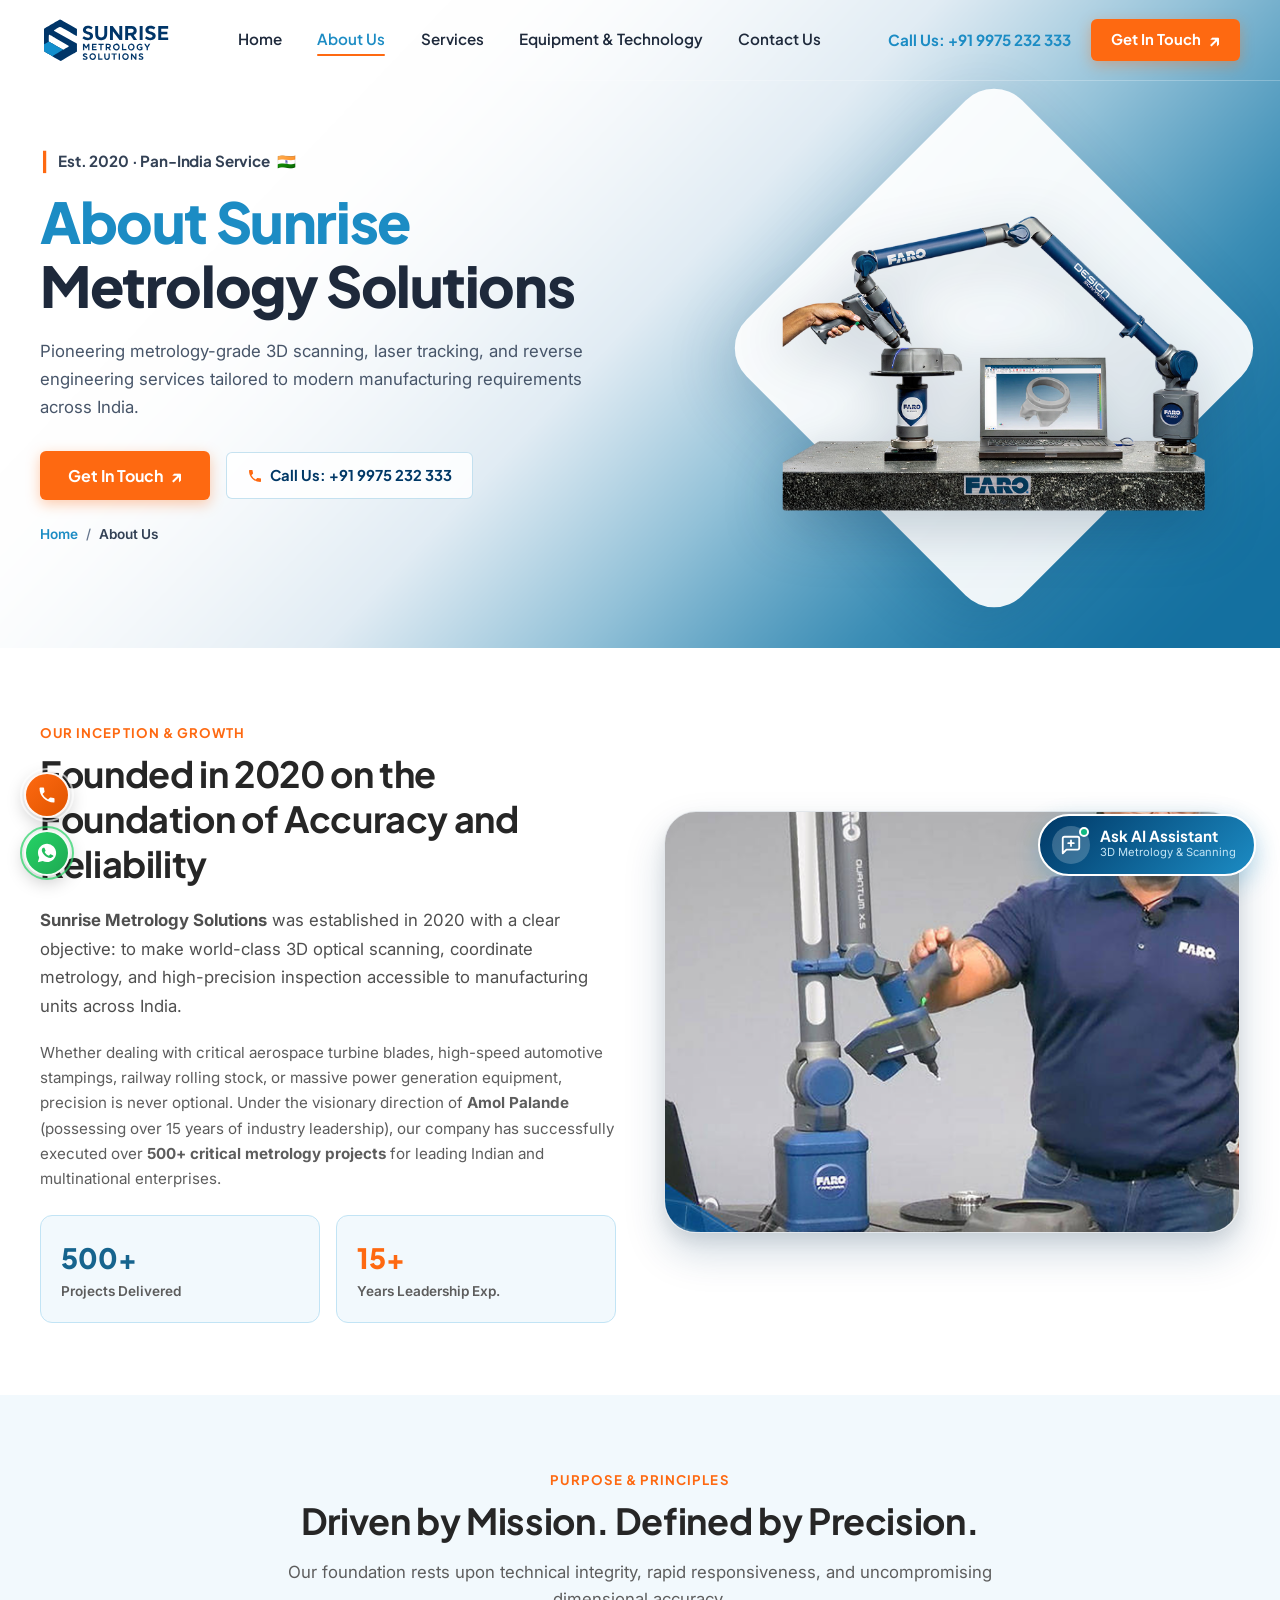
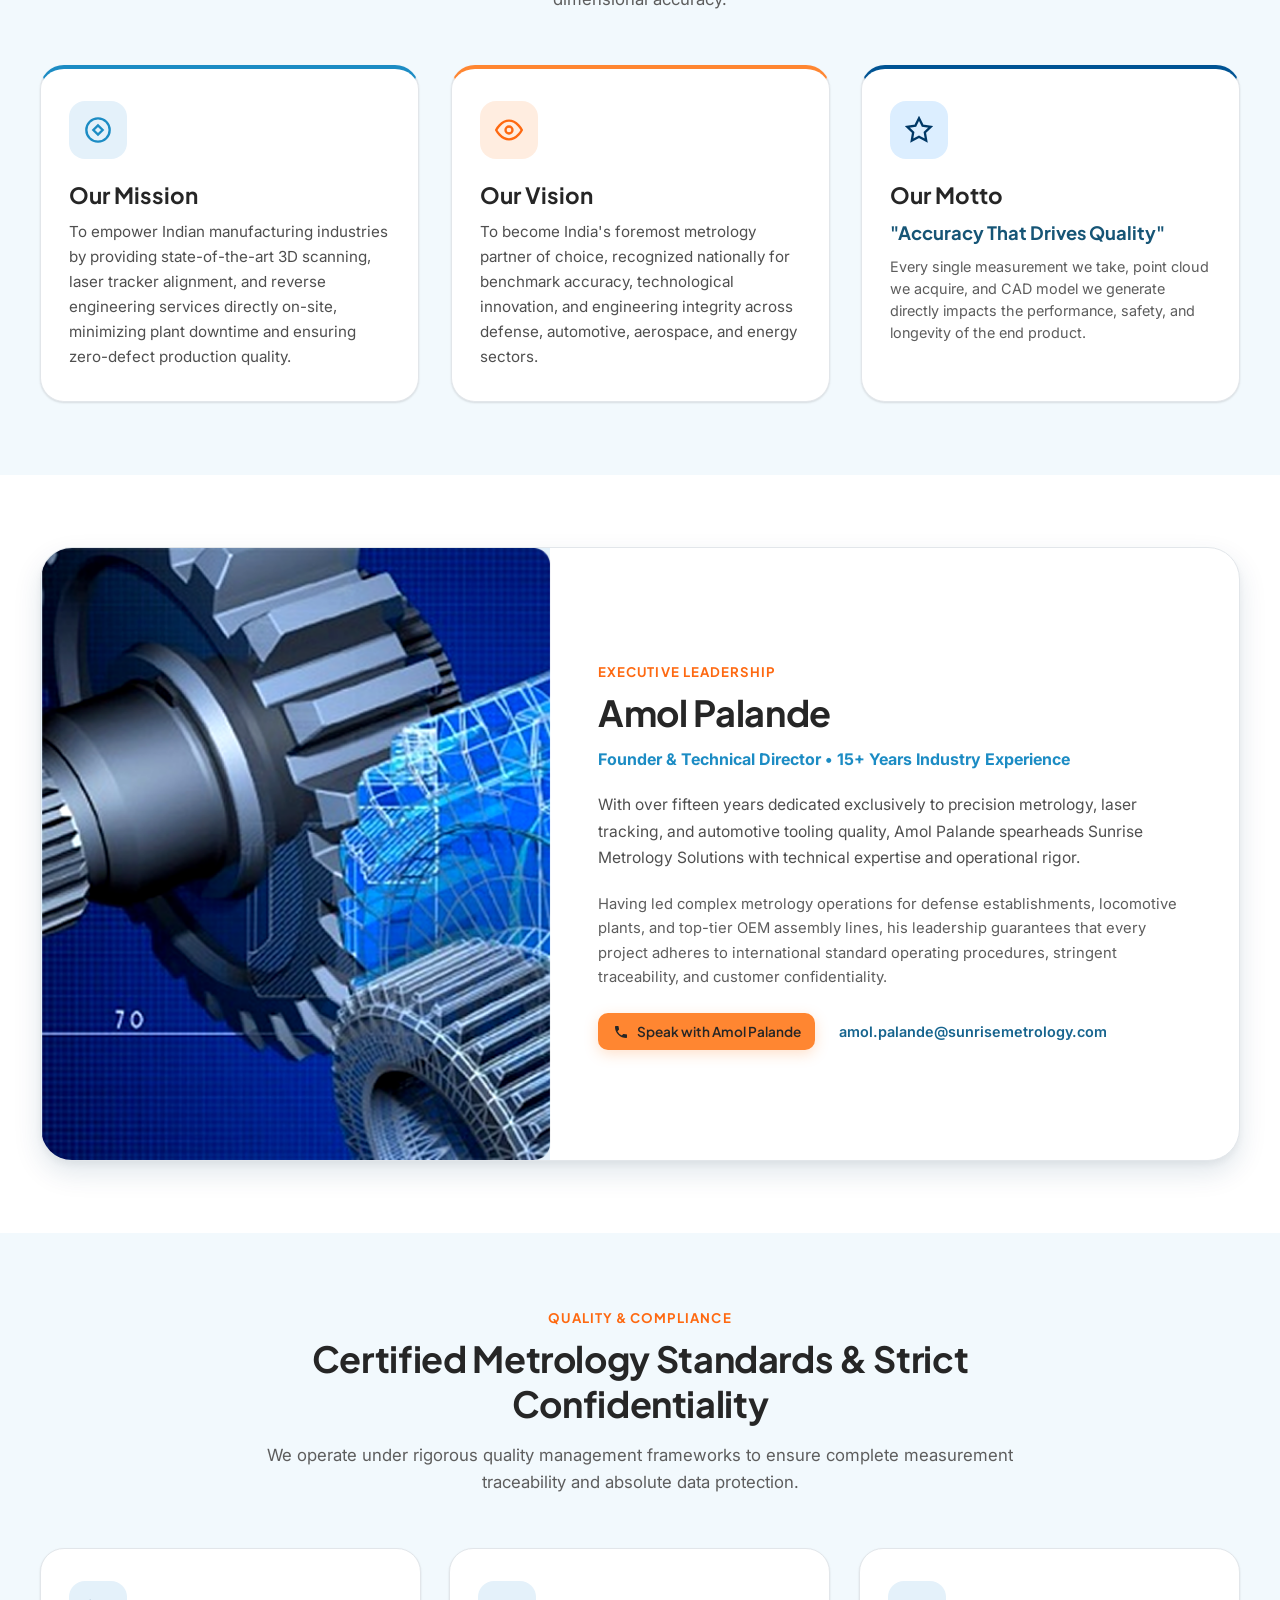
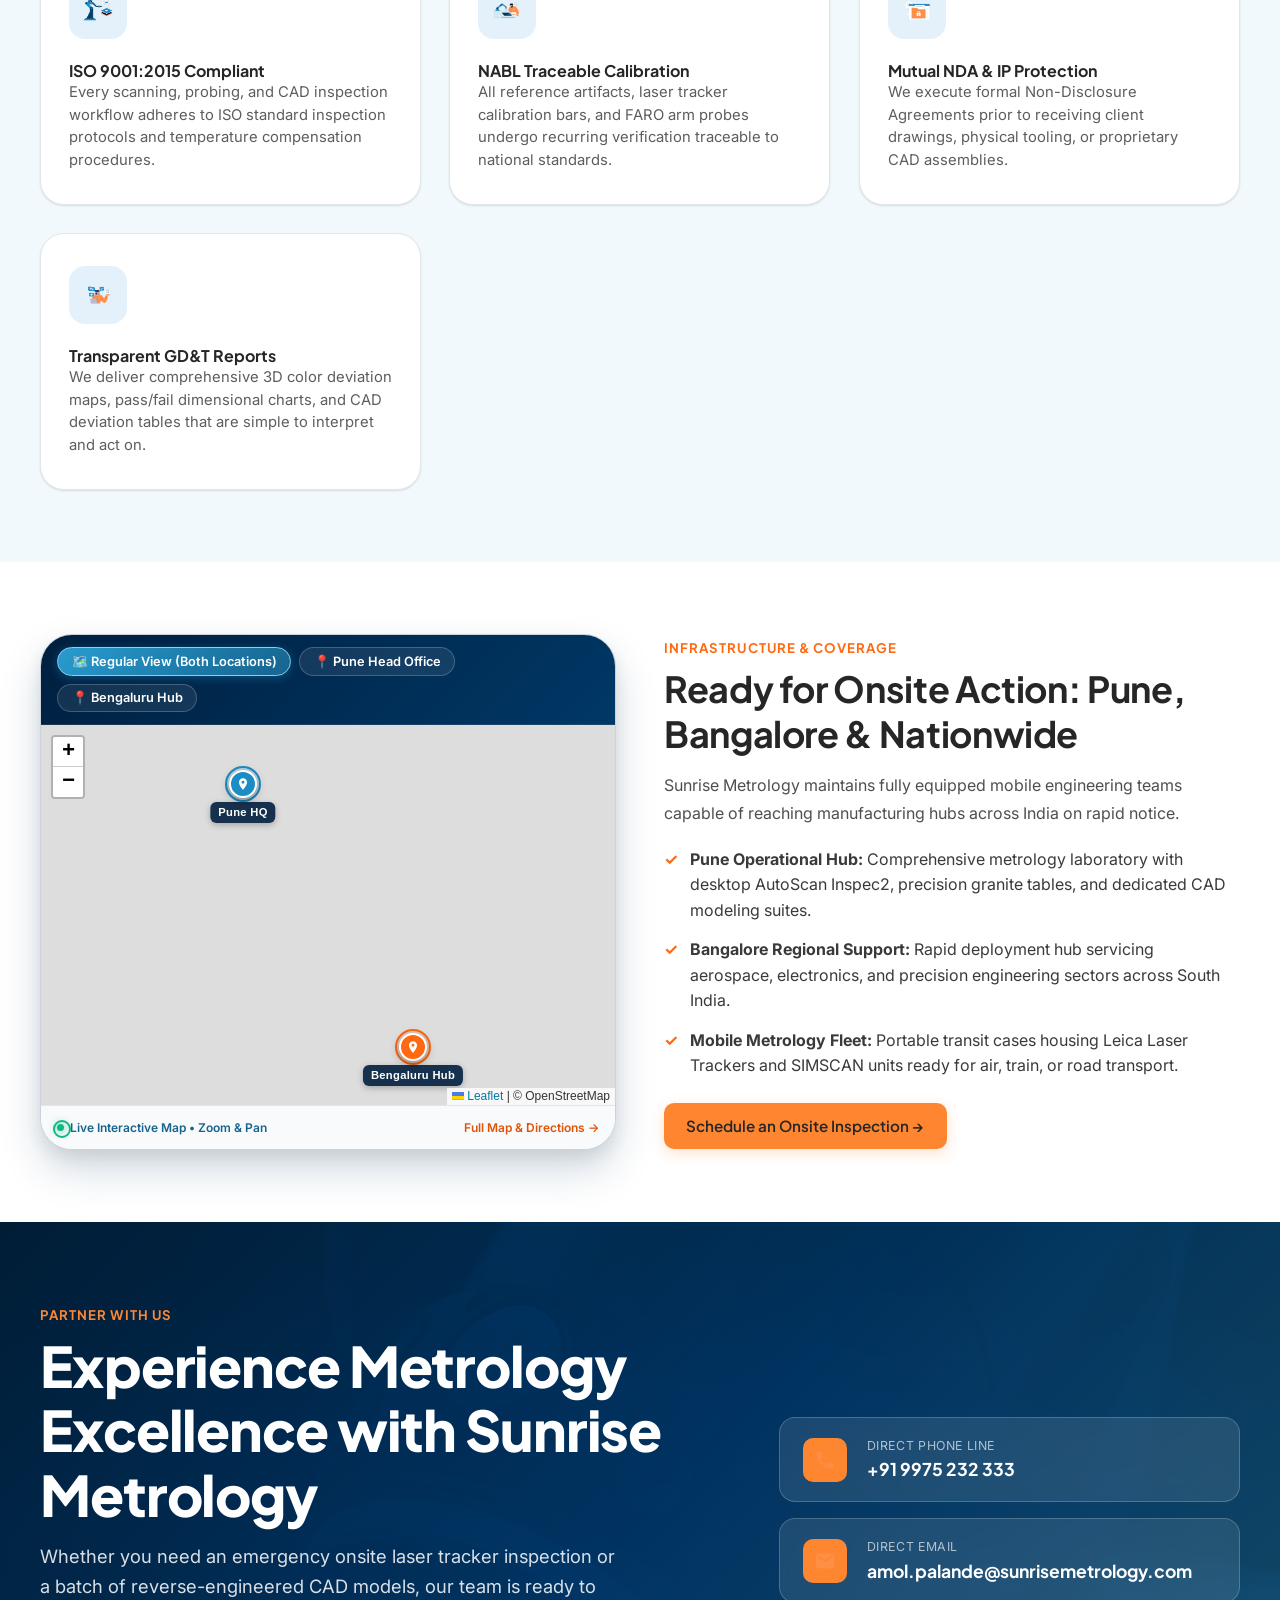
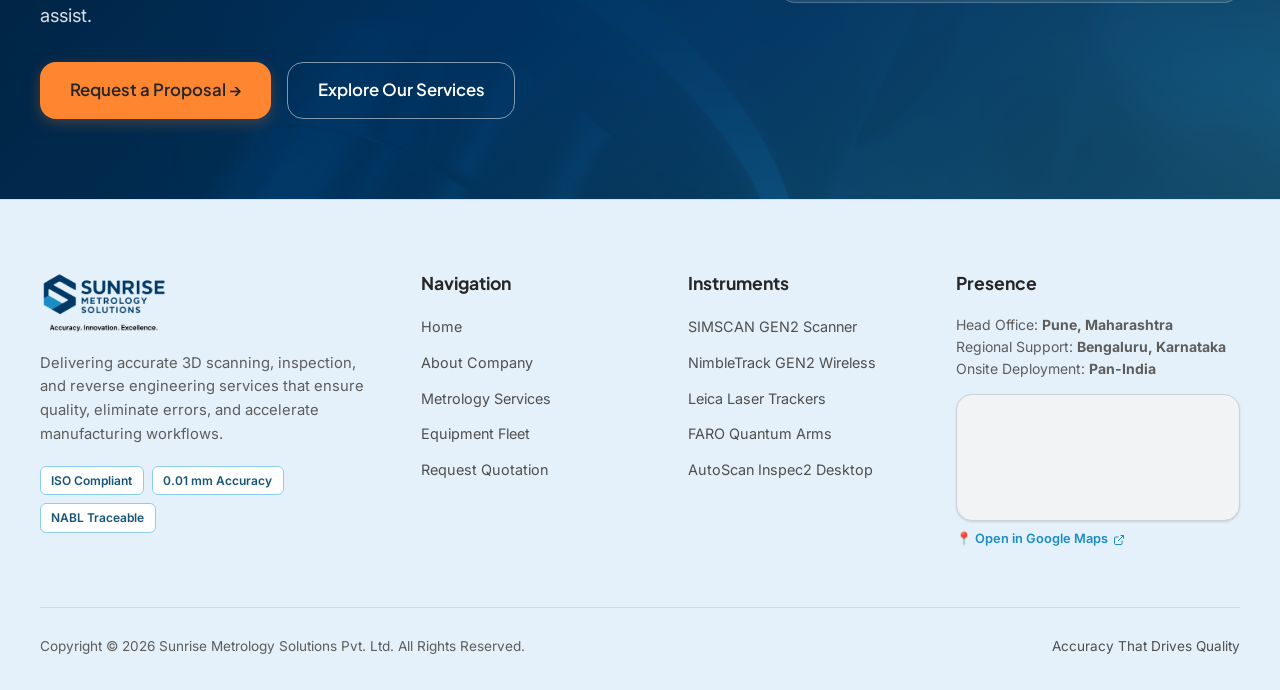
==== commit f2f2c1ae: "Update floating Call and WhatsApp buttons to compact small icons across all pages" ====
--- a/about.html
+++ b/about.html
@@ -455,29 +455,21 @@
 
   <!-- Floating Call & WhatsApp Action Dock -->
   <div class="floating-contact-dock" id="floatingContactDock" role="region" aria-label="Floating quick contact options">
-    <a href="tel:+919975232333" class="floating-dock-btn floating-call-btn" title="Call Sunrise Metrology Directly" aria-label="Call +91 9975 232 333">
+    <a href="tel:+919975232333" class="floating-dock-btn floating-call-btn" title="Call Us: +91 9975 232 333" aria-label="Call +91 9975 232 333">
       <div class="floating-btn-icon">
         <span class="floating-pulse-ring"></span>
         <svg viewBox="0 0 24 24" width="20" height="20">
           <path d="M6.62 10.79a15.053 15.053 0 006.59 6.59l2.2-2.2a1 1 0 011.02-.24c1.12.37 2.33.57 3.57.57.55 0 1 .45 1 1V20a1 1 0 01-1 1A17 17 0 013 4a1 1 0 011-1h3.5a1 1 0 011 1c0 1.25.2 2.45.57 3.57.11.35.03.74-.25 1.02l-2.2 2.2z"/>
         </svg>
       </div>
-      <div class="floating-btn-text">
-        <span class="floating-btn-sub">Direct Call</span>
-        <span class="floating-btn-main">+91 9975 232 333</span>
-      </div>
     </a>
     <a href="https://wa.me/919975232333?text=Hello%20Sunrise%20Metrology,%20I%20would%20like%20to%20inquire%20about%20your%203D%20scanning%20and%20inspection%20services." 
-       target="_blank" rel="noopener noreferrer" class="floating-dock-btn floating-whatsapp-btn" title="Chat with us on WhatsApp" aria-label="Chat on WhatsApp">
+       target="_blank" rel="noopener noreferrer" class="floating-dock-btn floating-whatsapp-btn" title="WhatsApp: +91 9975 232 333" aria-label="Chat on WhatsApp">
       <div class="floating-btn-icon">
         <span class="floating-pulse-ring" style="border-color:rgba(37,211,102,0.7);"></span>
         <svg viewBox="0 0 24 24" width="22" height="22">
           <path d="M12.04 2c-5.46 0-9.91 4.45-9.91 9.91 0 1.75.46 3.45 1.32 4.95L2.05 22l5.25-1.38c1.45.79 3.08 1.21 4.74 1.21 5.46 0 9.91-4.45 9.91-9.91 0-2.65-1.03-5.14-2.9-7.01A9.816 9.816 0 0012.04 2zm5.82 14.04c-.24.68-1.2 1.26-1.78 1.34-.52.08-1.2.14-3.52-.79-2.97-1.19-4.88-4.22-5.03-4.41-.15-.2-1.21-1.61-1.21-3.07 0-1.46.76-2.18 1.03-2.48.27-.3.59-.37.79-.37.2 0 .4 0 .58.01.19.01.44-.07.69.53.25.6.86 2.1.94 2.25.08.16.14.34.03.55-.1.21-.15.34-.3.51-.15.17-.32.38-.46.51-.15.15-.31.31-.13.62.18.31.79 1.3 1.7 2.11 1.17 1.04 2.15 1.36 2.46 1.51.31.15.49.13.67-.08.18-.21.79-.92 1-1.23.21-.31.42-.26.71-.15.29.11 1.84.87 2.16 1.03.32.16.53.24.61.37.08.14.08.8-.16 1.48z"/>
         </svg>
-      </div>
-      <div class="floating-btn-text">
-        <span class="floating-btn-sub">Chat Live</span>
-        <span class="floating-btn-main">WhatsApp Us</span>
       </div>
     </a>
   </div>
--- a/css/styles.css
+++ b/css/styles.css
@@ -271,13 +271,23 @@
 .brand-logo {
   display: inline-flex;
   align-items: center;
-  max-width: 230px;
+  max-width: 175px;
   height: auto;
+}
+
+.brand-logo img {
+  width: auto;
+  max-width: 100%;
+  max-height: 42px;
+  object-fit: contain;
 }
 
 @media (min-width: 992px) {
   .brand-logo {
-    max-width: 270px;
+    max-width: 205px;
+  }
+  .brand-logo img {
+    max-height: 46px;
   }
 }
 
@@ -601,6 +611,7 @@
 .hero-ref-section,
 .page-hero-ref-section {
   position: relative;
+  background-color: #ffffff;
   background-image: url('../images/Hero-bg.png');
   background-size: cover;
   background-position: center right;
@@ -1410,30 +1421,27 @@
 }
 
 /* ==========================================================================
-   WHY SUNRISE METROLOGY - BACKGROUND & HORIZONTAL AUTO-ROTATING CAROUSEL
+   WHY SUNRISE METROLOGY - BRIGHT BACKGROUND & HORIZONTAL AUTO-ROTATING CAROUSEL
    ========================================================================== */
 
 .why-sunrise-section {
   position: relative;
-  background-image: url('../images/why-us-bg.jpg');
-  background-size: cover;
-  background-position: center center;
-  background-repeat: no-repeat;
+  background: 
+    radial-gradient(circle at 50% 0%, rgba(0, 102, 255, 0.05) 0%, transparent 65%),
+    linear-gradient(180deg, #f2f9fd 0%, #ffffff 50%, #f0f7fc 100%);
   padding: 5.5rem 0 6rem;
   overflow: hidden;
-  color: #ffffff;
+  color: var(--color-neutral-900);
+  border-top: 1px solid rgba(0, 56, 102, 0.06);
+  border-bottom: 1px solid rgba(0, 56, 102, 0.06);
 }
 
 .why-sunrise-overlay {
   position: absolute;
   inset: 0;
-  background: linear-gradient(
-    180deg,
-    rgba(3, 14, 32, 0.90) 0%,
-    rgba(4, 18, 42, 0.80) 45%,
-    rgba(4, 18, 42, 0.84) 65%,
-    rgba(2, 10, 24, 0.95) 100%
-  );
+  background: 
+    radial-gradient(ellipse 70% 50% at 50% 0%, rgba(0, 102, 255, 0.04), transparent),
+    radial-gradient(ellipse 50% 40% at 90% 100%, rgba(255, 107, 0, 0.03), transparent);
   pointer-events: none;
   z-index: 1;
 }
@@ -1444,18 +1452,18 @@
 }
 
 .why-section-tag {
-  background: rgba(0, 102, 255, 0.22) !important;
-  color: #93c5fd !important;
-  border: 1px solid rgba(147, 197, 253, 0.45) !important;
-  box-shadow: 0 0 16px rgba(0, 102, 255, 0.25);
+  background: var(--color-primary-50) !important;
+  color: var(--color-primary-700) !important;
+  border: 1px solid var(--color-primary-200) !important;
+  box-shadow: 0 2px 8px rgba(0, 102, 255, 0.08) !important;
 }
 
 .why-section-title {
-  color: #ffffff !important;
+  color: var(--color-neutral-900) !important;
 }
 
 .why-section-desc {
-  color: rgba(255, 255, 255, 0.85) !important;
+  color: var(--color-neutral-600) !important;
 }
 
 .why-carousel-wrapper {
@@ -1477,14 +1485,13 @@
   align-items: center;
   gap: 0.55rem;
   font-size: 0.8125rem;
-  font-weight: 500;
-  color: rgba(255, 255, 255, 0.8);
-  background: rgba(255, 255, 255, 0.08);
-  border: 1px solid rgba(255, 255, 255, 0.16);
-  backdrop-filter: blur(8px);
-  -webkit-backdrop-filter: blur(8px);
-  padding: 0.4rem 0.95rem;
+  font-weight: 600;
+  color: var(--color-neutral-700);
+  background: #ffffff;
+  border: 1px solid var(--color-neutral-200);
+  padding: 0.45rem 1rem;
   border-radius: 9999px;
+  box-shadow: 0 2px 8px rgba(0, 0, 0, 0.04);
 }
 
 .why-live-dot {
@@ -1511,24 +1518,23 @@
   width: 44px;
   height: 44px;
   border-radius: 50%;
-  background: rgba(255, 255, 255, 0.12);
-  backdrop-filter: blur(8px);
-  -webkit-backdrop-filter: blur(8px);
-  border: 1px solid rgba(255, 255, 255, 0.3);
-  color: #ffffff;
+  background: #ffffff;
+  border: 1px solid var(--color-neutral-200);
+  color: var(--color-neutral-700);
   display: flex;
   align-items: center;
   justify-content: center;
   cursor: pointer;
   transition: all 0.25s cubic-bezier(0.16, 1, 0.3, 1);
-  box-shadow: 0 4px 14px rgba(0, 0, 0, 0.2);
+  box-shadow: 0 4px 12px rgba(0, 56, 102, 0.08);
 }
 
 .why-nav-btn:hover {
-  background: var(--color-accent-500);
-  border-color: var(--color-accent-500);
+  background: var(--color-primary-600);
+  border-color: var(--color-primary-600);
+  color: #ffffff;
   transform: translateY(-2px);
-  box-shadow: 0 6px 18px rgba(255, 107, 0, 0.45);
+  box-shadow: 0 6px 18px rgba(0, 82, 204, 0.28);
 }
 
 .why-nav-btn:active {
@@ -1539,7 +1545,7 @@
   width: 100%;
   overflow: hidden;
   position: relative;
-  padding: 1rem 0 1.5rem;
+  padding: 1.25rem 0 1.75rem;
   mask-image: linear-gradient(to right, transparent 0%, black 2.5%, black 97.5%, transparent 100%);
   -webkit-mask-image: linear-gradient(to right, transparent 0%, black 2.5%, black 97.5%, transparent 100%);
   cursor: grab;
@@ -1563,13 +1569,11 @@
   flex: 0 0 350px;
   width: 350px;
   min-width: 350px;
-  background: rgba(255, 255, 255, 0.94);
-  backdrop-filter: blur(14px);
-  -webkit-backdrop-filter: blur(14px);
+  background: #ffffff;
   border-radius: var(--radius-xl);
   padding: 2.25rem 1.85rem;
-  border: 1px solid rgba(255, 255, 255, 0.7);
-  box-shadow: 0 12px 32px rgba(0, 10, 30, 0.32);
+  border: 1px solid rgba(0, 56, 102, 0.1);
+  box-shadow: 0 8px 24px rgba(0, 40, 80, 0.06);
   transition: transform 0.35s cubic-bezier(0.16, 1, 0.3, 1),
               box-shadow 0.35s ease,
               border-color 0.35s ease,
@@ -1581,8 +1585,8 @@
 .why-card:hover {
   transform: translateY(-8px);
   background: #ffffff;
-  border-color: var(--color-primary-400);
-  box-shadow: 0 20px 42px rgba(0, 82, 204, 0.32);
+  border-color: var(--color-primary-500);
+  box-shadow: 0 18px 36px rgba(0, 82, 204, 0.16);
 }
 
 .why-card .feature-icon-wrapper {
@@ -2756,24 +2760,27 @@
   z-index: 9999;
   display: flex;
   flex-direction: column;
-  gap: 10px;
+  gap: 12px;
   pointer-events: auto;
 }
 
 .floating-dock-btn {
   display: inline-flex;
   align-items: center;
-  gap: 12px;
-  border-radius: var(--radius-full);
-  padding: 10px 18px 10px 10px;
+  justify-content: center;
+  width: 46px;
+  height: 46px;
+  border-radius: 50%;
+  padding: 0;
   text-decoration: none;
-  box-shadow: 0 8px 24px rgba(0, 0, 0, 0.25);
-  border: 2px solid rgba(255, 255, 255, 0.9);
-  backdrop-filter: blur(10px);
-  -webkit-backdrop-filter: blur(10px);
-  transition: all 0.3s cubic-bezier(0.16, 1, 0.3, 1);
+  box-shadow: 0 6px 18px rgba(0, 0, 0, 0.22);
+  border: 2px solid rgba(255, 255, 255, 0.95);
+  backdrop-filter: blur(8px);
+  -webkit-backdrop-filter: blur(8px);
+  transition: all 0.28s cubic-bezier(0.16, 1, 0.3, 1);
   color: #ffffff;
   cursor: pointer;
+  position: relative;
 }
 
 .floating-call-btn {
@@ -2781,8 +2788,8 @@
 }
 
 .floating-call-btn:hover {
-  transform: translateY(-3px) scale(1.03);
-  box-shadow: 0 12px 28px rgba(254, 105, 17, 0.55);
+  transform: translateY(-3px) scale(1.1);
+  box-shadow: 0 10px 24px rgba(254, 105, 17, 0.55);
   color: #ffffff;
 }
 
@@ -2791,25 +2798,27 @@
 }
 
 .floating-whatsapp-btn:hover {
-  transform: translateY(-3px) scale(1.03);
-  box-shadow: 0 12px 28px rgba(37, 211, 102, 0.55);
+  transform: translateY(-3px) scale(1.1);
+  box-shadow: 0 10px 24px rgba(37, 211, 102, 0.55);
   color: #ffffff;
 }
 
 .floating-btn-icon {
-  width: 40px;
-  height: 40px;
-  border-radius: 50%;
-  background: rgba(255, 255, 255, 0.25);
+  width: 100%;
+  height: 100%;
   display: flex;
   align-items: center;
   justify-content: center;
   position: relative;
-  flex-shrink: 0;
 }
 
 .floating-btn-icon svg {
   fill: #ffffff;
+  transition: transform 0.2s ease;
+}
+
+.floating-dock-btn:hover .floating-btn-icon svg {
+  transform: scale(1.1);
 }
 
 .floating-pulse-ring {
@@ -2827,40 +2836,16 @@
 }
 
 .floating-btn-text {
-  display: flex;
-  flex-direction: column;
-  text-align: left;
-}
-
-.floating-btn-sub {
-  font-size: 0.68rem;
-  font-weight: 700;
-  text-transform: uppercase;
-  letter-spacing: 0.05em;
-  opacity: 0.9;
-  line-height: 1.1;
-}
-
-.floating-btn-main {
-  font-size: 0.925rem;
-  font-weight: 800;
-  line-height: 1.2;
+  display: none !important;
 }
 
 @media (max-width: 640px) {
   .floating-contact-dock {
-    bottom: 16px;
+    bottom: 18px;
     left: 16px;
-    gap: 8px;
+    gap: 10px;
   }
   .floating-dock-btn {
-    padding: 6px;
-    border-radius: 50%;
-  }
-  .floating-btn-text {
-    display: none;
-  }
-  .floating-btn-icon {
     width: 42px;
     height: 42px;
   }
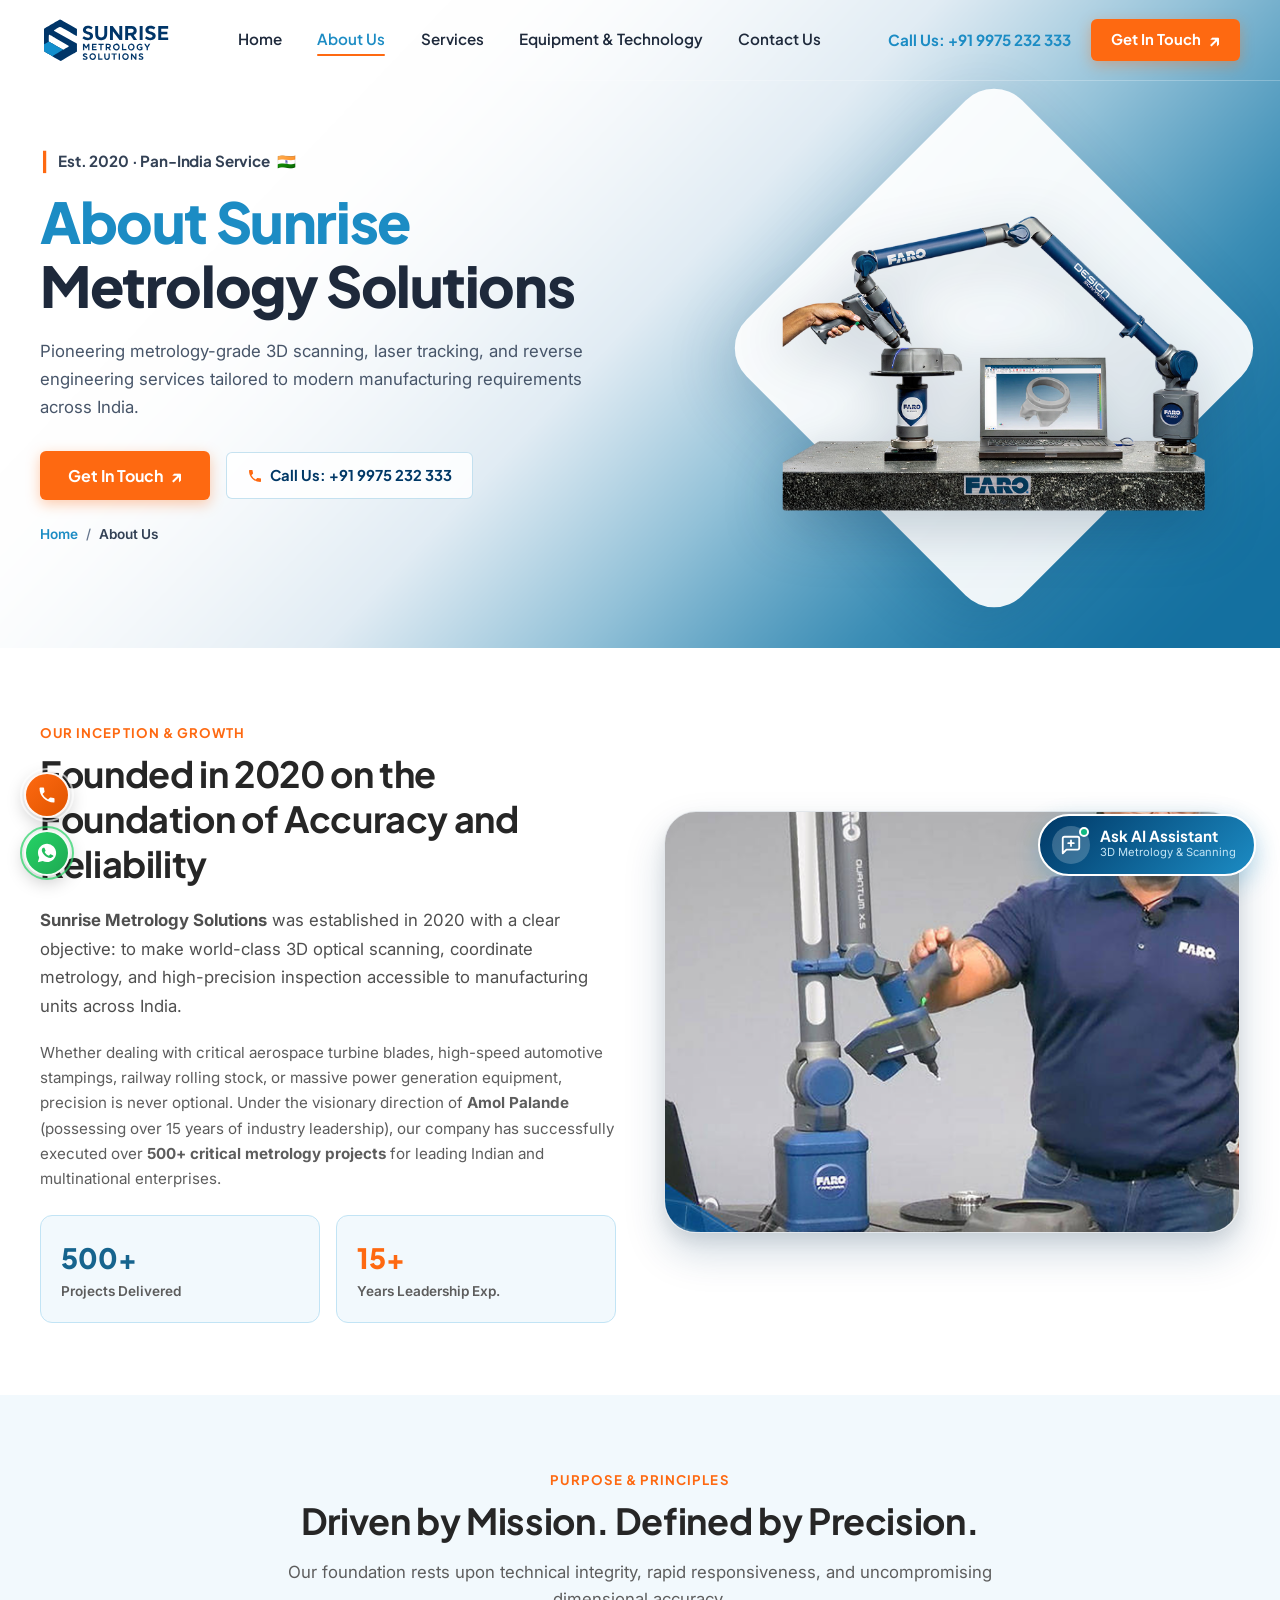
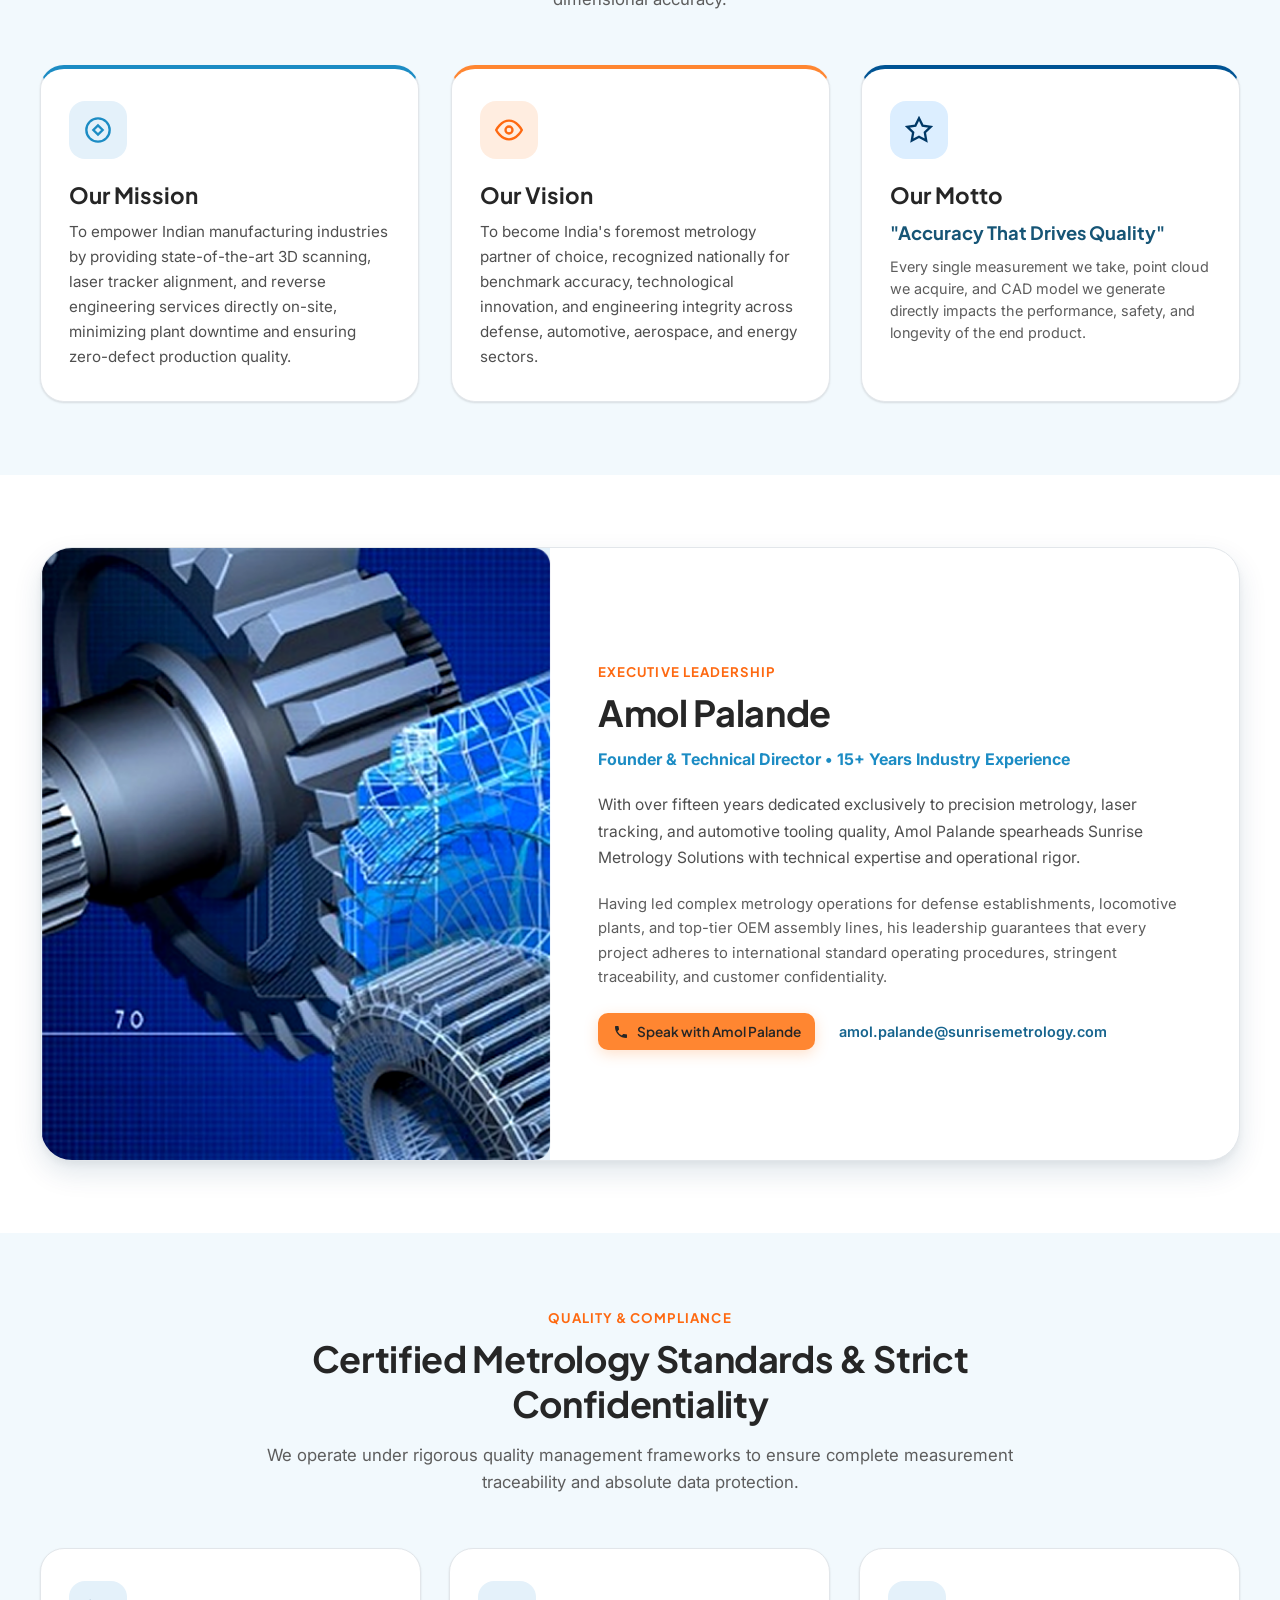
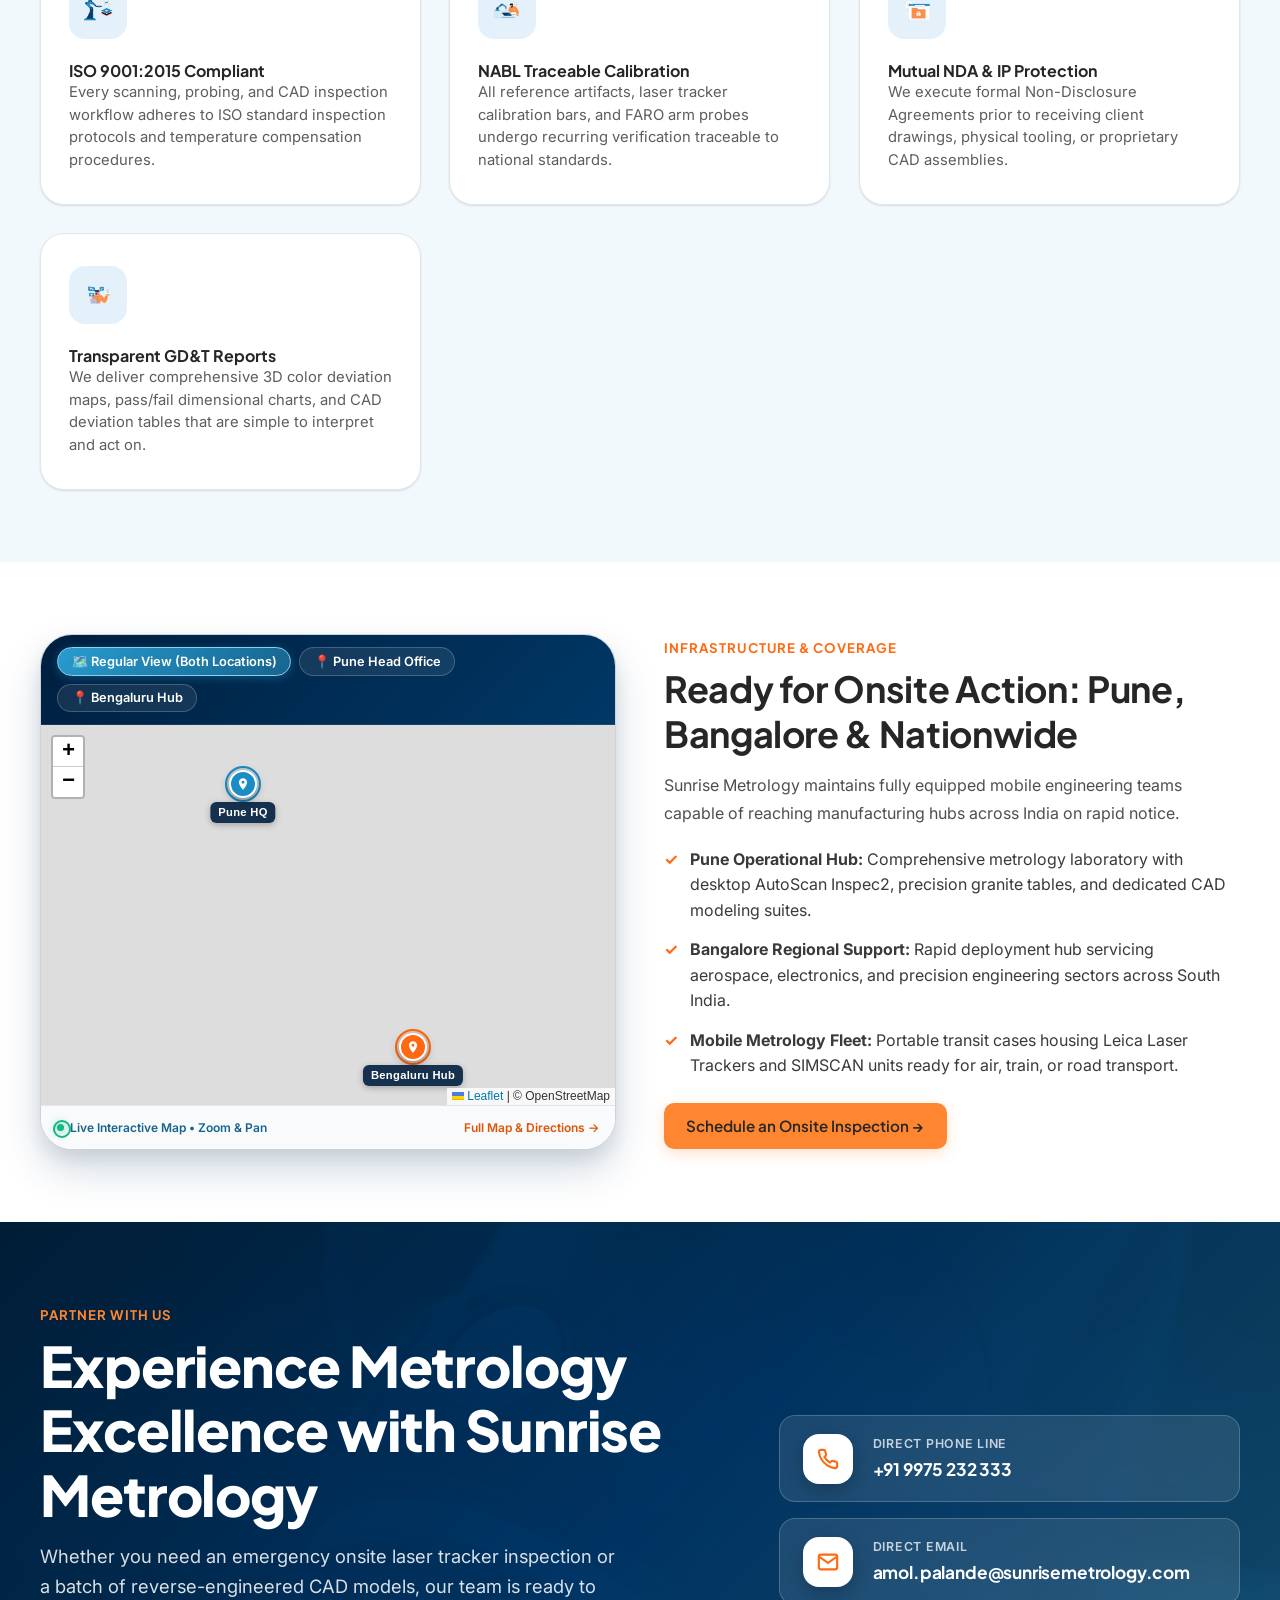
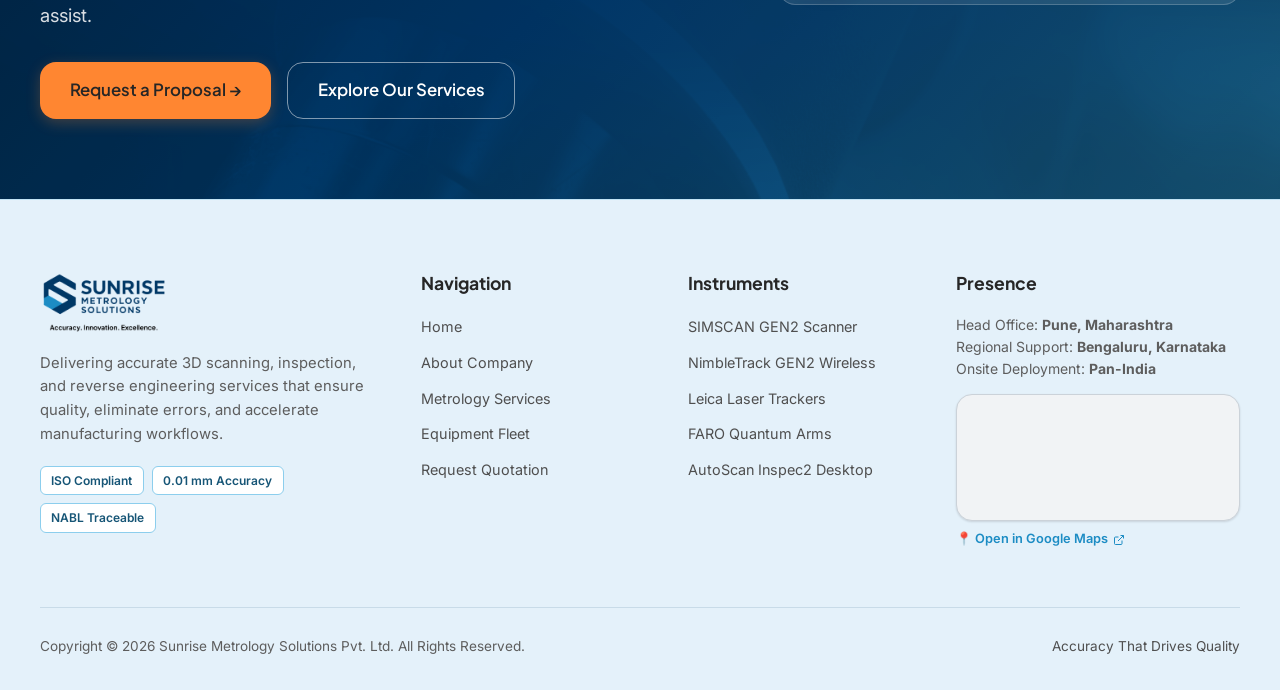
==== commit 27d28add: "Fix icon visibility in WE SERVE FOR BOLD FUTURE section with high-contrast white card containers and" ====
--- a/about.html
+++ b/about.html
@@ -364,9 +364,11 @@
       </div>
 
       <div class="cta-contact-cards">
-        <a href="tel:+919975232333" class="cta-contact-card">
+        <a href="tel:+919975232333" class="cta-contact-card" aria-label="Call +91 9975 232 333">
           <div class="cta-card-icon">
-            <img src="images/phone.png" alt="Phone">
+            <svg width="22" height="22" viewBox="0 0 24 24" fill="none" stroke="#fe6911" stroke-width="2.3" stroke-linecap="round" stroke-linejoin="round" aria-hidden="true">
+              <path d="M22 16.92v3a2 2 0 0 1-2.18 2 19.79 19.79 0 0 1-8.63-3.07 19.5 19.5 0 0 1-6-6 19.79 19.79 0 0 1-3.07-8.67A2 2 0 0 1 4.11 2h3a2 2 0 0 1 2 1.72 12.84 12.84 0 0 0 .7 2.81 2 2 0 0 1-.45 2.11L8.09 9.91a16 16 0 0 0 6 6l1.27-1.27a2 2 0 0 1 2.11-.45 12.84 12.84 0 0 0 2.81.7A2 2 0 0 1 22 16.92z"/>
+            </svg>
           </div>
           <div class="cta-card-info">
             <p>Direct Phone Line</p>
@@ -374,9 +376,12 @@
           </div>
         </a>
 
-        <a href="mailto:amol.palande@sunrisemetrology.com" class="cta-contact-card">
+        <a href="mailto:amol.palande@sunrisemetrology.com" class="cta-contact-card" aria-label="Email amol.palande@sunrisemetrology.com">
           <div class="cta-card-icon">
-            <img src="images/email.png" alt="Email">
+            <svg width="22" height="22" viewBox="0 0 24 24" fill="none" stroke="#fe6911" stroke-width="2.3" stroke-linecap="round" stroke-linejoin="round" aria-hidden="true">
+              <path d="M4 4h16c1.1 0 2 .9 2 2v12c0 1.1-.9 2-2 2H4c-1.1 0-2-.9-2-2V6c0-1.1.9-2 2-2z"/>
+              <polyline points="22,6 12,13 2,6"/>
+            </svg>
           </div>
           <div class="cta-card-info">
             <p>Direct Email</p>
--- a/css/styles.css
+++ b/css/styles.css
@@ -2571,34 +2571,55 @@
 }
 
 .cta-card-icon {
-  width: 44px;
-  height: 44px;
-  border-radius: var(--radius-md);
-  background: var(--color-secondary-400);
+  width: 50px;
+  height: 50px;
+  border-radius: var(--radius-lg);
+  background: #ffffff;
+  box-shadow: 0 6px 18px rgba(0, 0, 0, 0.22);
+  border: 2px solid rgba(255, 255, 255, 0.95);
   display: flex;
   align-items: center;
   justify-content: center;
-  shrink: 0;
+  flex-shrink: 0;
+  transition: all 0.25s cubic-bezier(0.16, 1, 0.3, 1);
 }
 
 .cta-card-icon img {
-  width: 22px;
-  height: 22px;
+  width: 26px;
+  height: 26px;
   object-fit: contain;
+}
+
+.cta-card-icon svg {
+  stroke: #fe6911;
+  transition: transform 0.25s ease;
+}
+
+.cta-contact-card:hover .cta-card-icon {
+  transform: scale(1.08);
+  box-shadow: 0 10px 24px rgba(254, 105, 17, 0.45);
+  border-color: #ffffff;
+}
+
+.cta-contact-card:hover .cta-card-icon svg {
+  transform: scale(1.1);
 }
 
 .cta-card-info p:first-child {
   font-size: 0.775rem;
-  color: rgba(255, 255, 255, 0.65);
+  color: rgba(255, 255, 255, 0.75);
   text-transform: uppercase;
-  letter-spacing: 0.05em;
+  letter-spacing: 0.06em;
+  font-weight: 600;
+  margin-bottom: 2px;
 }
 
 .cta-card-info p:last-child {
   font-family: var(--font-heading);
-  font-size: 1.1rem;
+  font-size: 1.08rem;
   font-weight: 700;
   color: #ffffff;
+  letter-spacing: -0.01em;
 }
 
 /* ==========================================================================
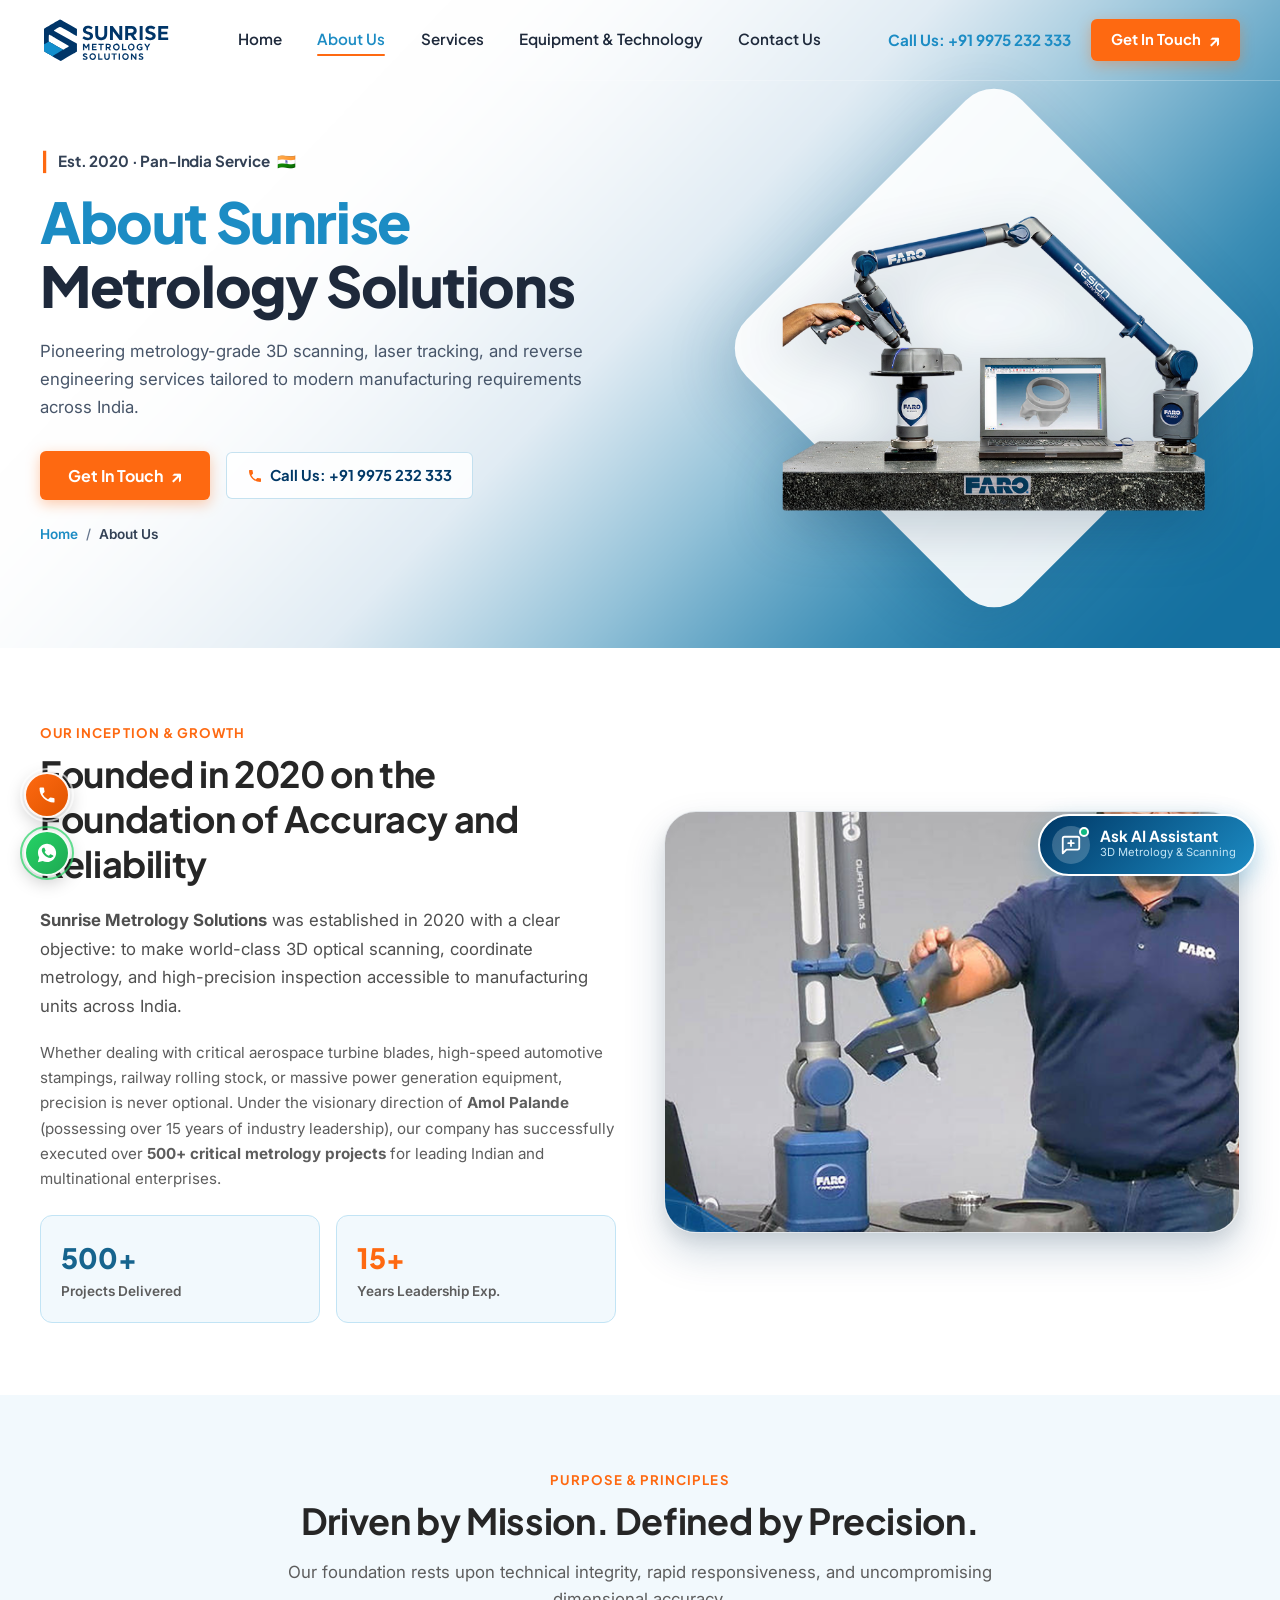
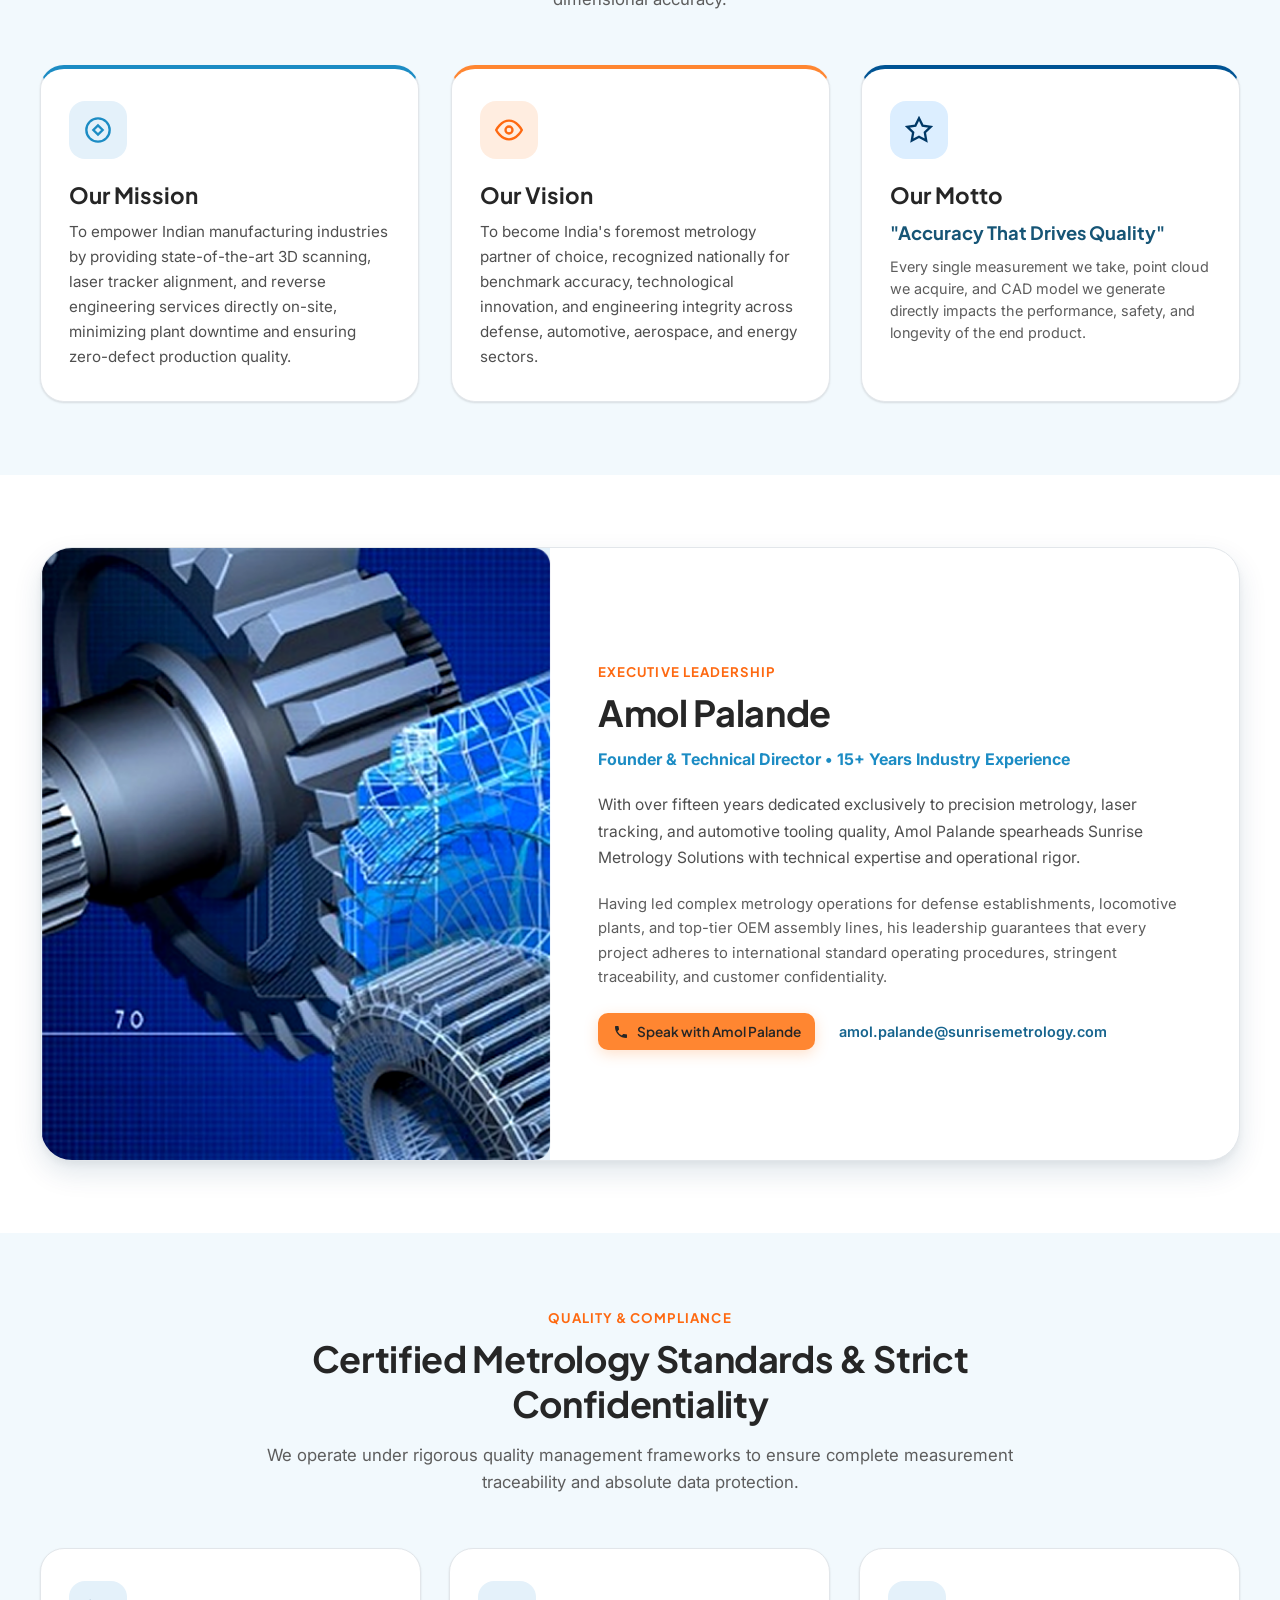
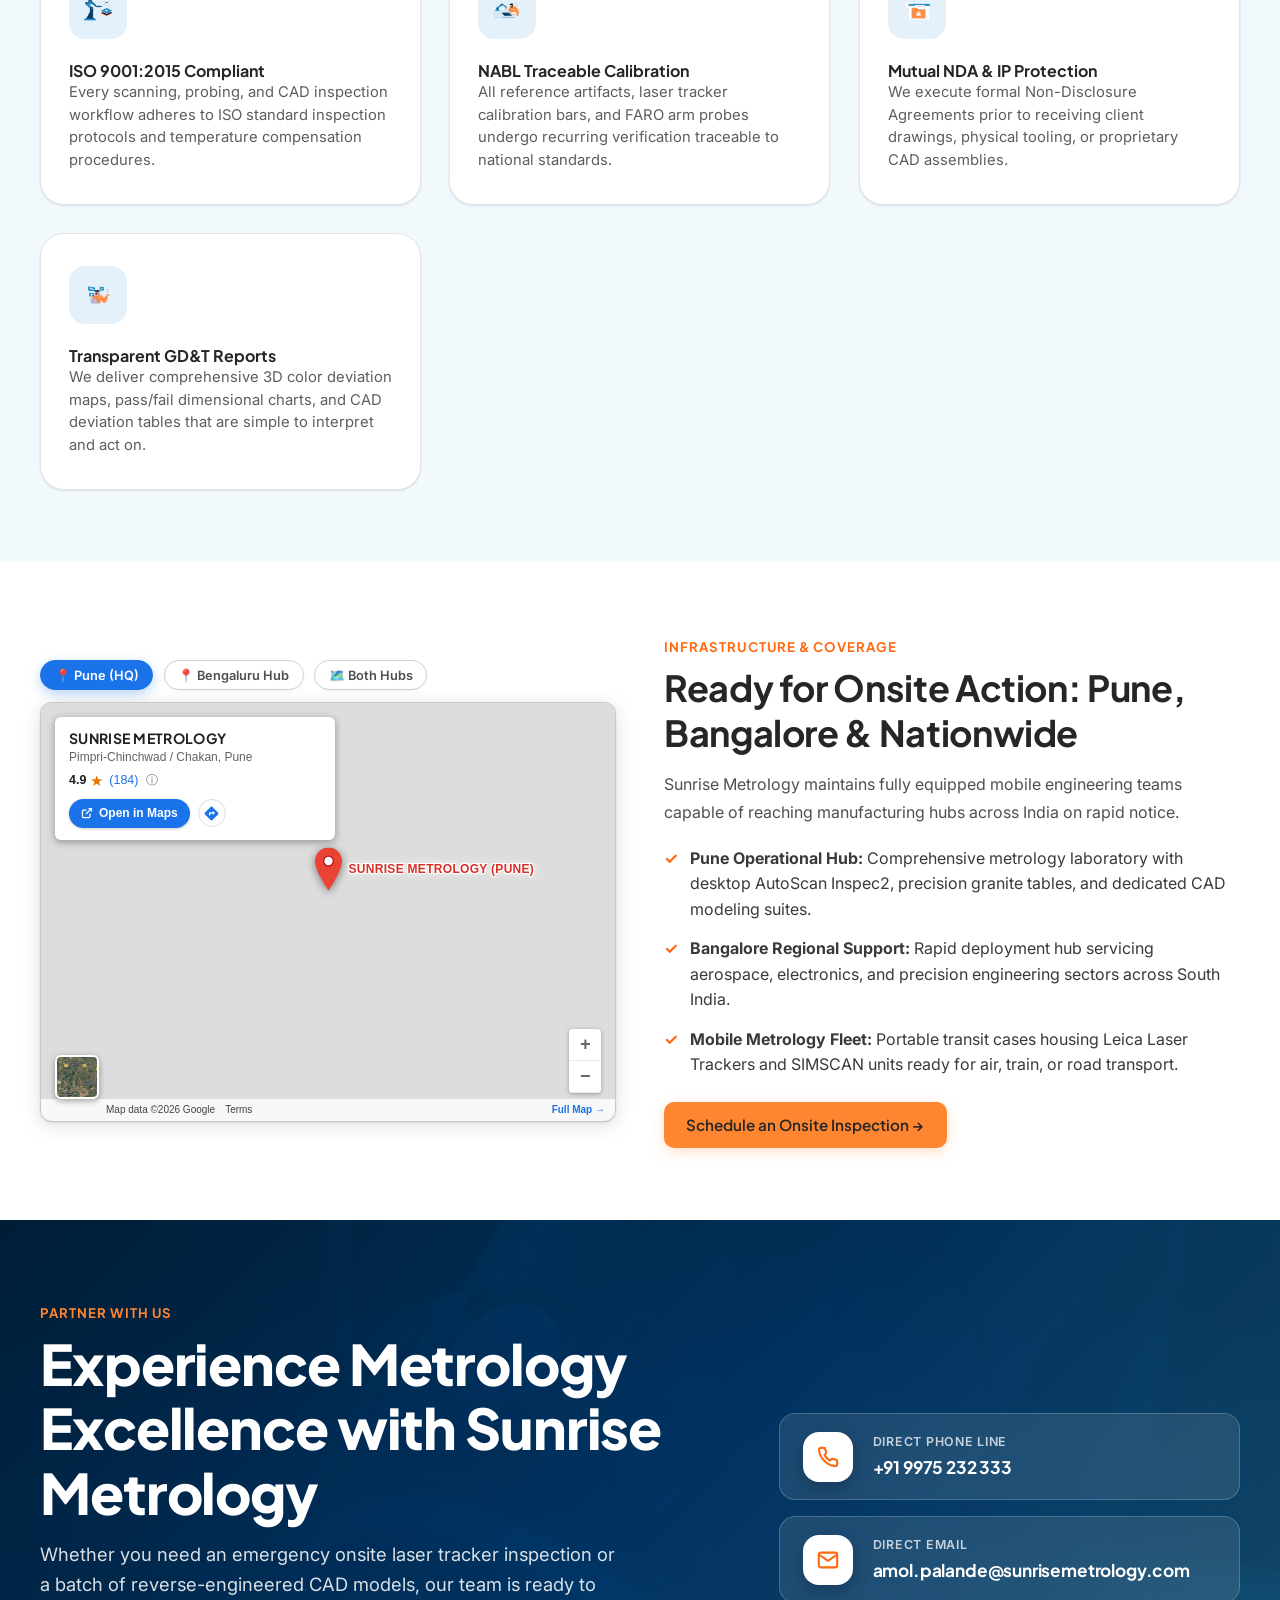
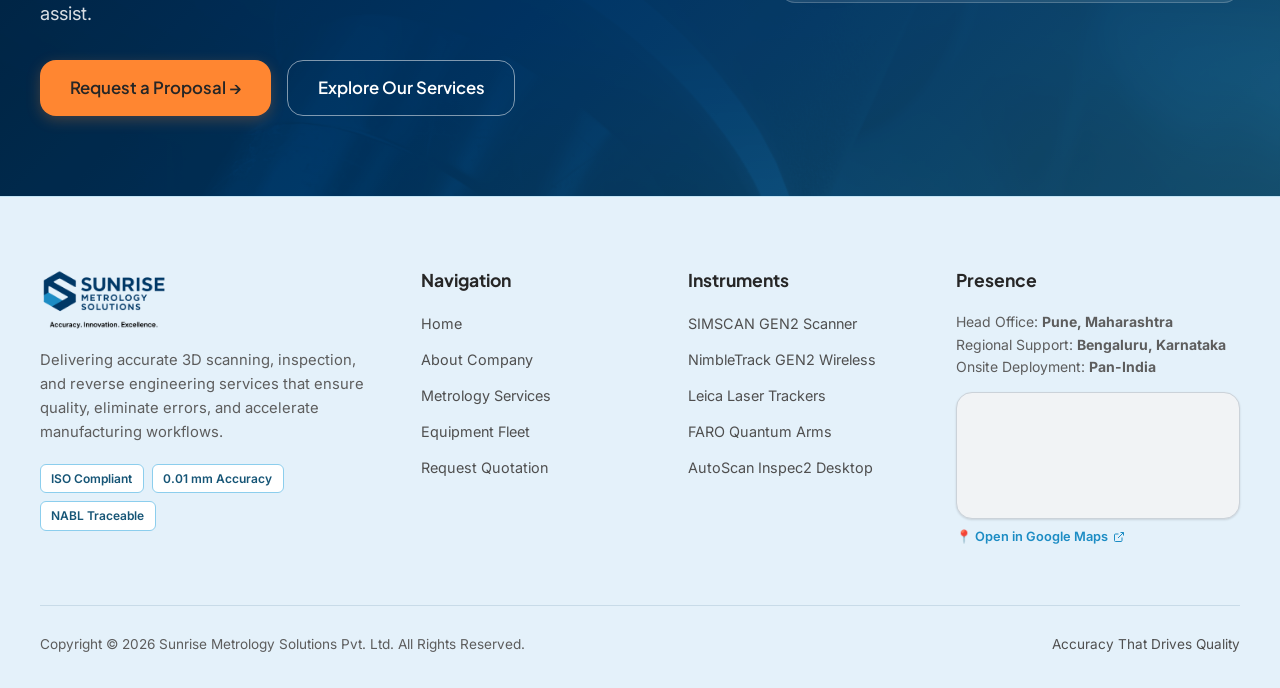
==== commit cee300ac: "Replace facility maps with authentic Google Maps widget for Pune and Bengaluru hubs" ====
--- a/about.html
+++ b/about.html
@@ -285,31 +285,59 @@
     <div class="container">
       <div style="display:grid; grid-template-columns: 1fr; gap:3rem; align-items:center;" class="lg-grid-2">
         <div>
-          <div class="real-map-wrapper">
-            <!-- Simple 2-City Map Header -->
-            <div class="map-control-header" style="padding:0.75rem 1rem;">
-              <div class="map-city-tabs">
-                <button type="button" class="map-city-btn active" data-about-city="both" style="padding:0.35rem 0.85rem; font-size:0.8rem;">
-                  <span>🗺️ Regular View (Both Locations)</span>
-                </button>
-                <button type="button" class="map-city-btn" data-about-city="pune" style="padding:0.35rem 0.85rem; font-size:0.8rem;">
-                  <span>📍 Pune Head Office</span>
-                </button>
-                <button type="button" class="map-city-btn" data-about-city="bangalore" style="padding:0.35rem 0.85rem; font-size:0.8rem;">
-                  <span>📍 Bengaluru Hub</span>
-                </button>
+          <div class="gmaps-widget-container">
+            <!-- City Selector Tabs -->
+            <div class="gmaps-city-selector" style="justify-content:flex-start; margin-bottom:0.75rem;">
+              <button type="button" class="gmaps-city-tab active" data-about-city="pune" style="padding:0.4rem 0.85rem; font-size:0.8rem;">
+                <span>📍 Pune (HQ)</span>
+              </button>
+              <button type="button" class="gmaps-city-tab" data-about-city="bangalore" style="padding:0.4rem 0.85rem; font-size:0.8rem;">
+                <span>📍 Bengaluru Hub</span>
+              </button>
+              <button type="button" class="gmaps-city-tab" data-about-city="both" style="padding:0.4rem 0.85rem; font-size:0.8rem;">
+                <span>🗺️ Both Hubs</span>
+              </button>
+            </div>
+
+            <!-- Google Maps Stage Box -->
+            <div class="gmaps-map-stage" id="gmaps-stage-about" style="height:420px;">
+              <!-- Floating White Info Card -->
+              <div class="gmaps-floating-card" id="about-gmaps-card" style="max-width:280px; padding:12px 14px;">
+                <h3 class="gmaps-card-title" id="about-card-title" style="font-size:0.88rem;">SUNRISE METROLOGY</h3>
+                <p class="gmaps-card-sub" id="about-card-sub" style="font-size:0.75rem; margin-bottom:5px;">Pimpri-Chinchwad, Pune</p>
+                <div class="gmaps-card-rating" style="margin-bottom:8px; font-size:0.78rem;">
+                  <span class="rating-num">4.9</span>
+                  <span class="rating-star">★</span>
+                  <span class="rating-count" id="about-card-count">(184)</span>
+                  <span class="rating-info-icon">ⓘ</span>
+                </div>
+                <div class="gmaps-card-actions">
+                  <a href="https://www.google.com/maps/search/?api=1&query=Sunrise+Metrology+Pune" target="_blank" rel="noopener" id="about-card-open" class="gmaps-btn-open" style="padding:5px 12px; font-size:0.75rem;">
+                    <svg width="12" height="12" viewBox="0 0 24 24" fill="none" stroke="currentColor" stroke-width="2.5"><path d="M18 13v6a2 2 0 0 1-2 2H5a2 2 0 0 1-2-2V8a2 2 0 0 1 2-2h6"></path><polyline points="15 3 21 3 21 9"></polyline><line x1="10" y1="14" x2="21" y2="3"></line></svg>
+                    <span>Open in Maps</span>
+                  </a>
+                  <a href="https://www.google.com/maps/dir/?api=1&destination=18.5204,73.8567" target="_blank" rel="noopener" id="about-card-dir" class="gmaps-btn-directions" style="width:28px; height:28px;" title="Directions">
+                    <svg width="15" height="15" viewBox="0 0 24 24" fill="currentColor"><path d="M22.43 10.57L13.43 1.57c-.78-.78-2.05-.78-2.83 0L1.57 10.57c-.78.78-.78 2.05 0 2.83l9.03 9.03c.78.78 2.05.78 2.83 0l9-9c.78-.78.78-2.05 0-2.86zM14 14.5V12h-4v3H8v-4c0-.55.45-1 1-1h5V7.5l3.5 3.5-3.5 3.5z"/></svg>
+                  </a>
+                </div>
               </div>
-            </div>
-            <!-- Real Leaflet Map Canvas -->
-            <div id="about-map-view" class="real-map-container" style="height:380px;"></div>
-            <!-- Bottom Indicator Strip -->
-            <div style="background:#f8fafc; padding:0.75rem 1rem; border-top:1px solid var(--color-neutral-200); display:flex; justify-content:space-between; align-items:center;">
-              <span style="font-size:0.75rem; font-weight:600; color:var(--color-primary-700); display:flex; align-items:center; gap:6px;">
-                <span class="map-live-pulse-dot" style="width:7px; height:7px;"></span> Live Interactive Map • Zoom & Pan
-              </span>
-              <a href="contact.html#facility-map-section" style="font-size:0.75rem; font-weight:600; color:var(--color-secondary-600);">
-                Full Map & Directions →
-              </a>
+
+              <!-- Google Maps Tile Canvas -->
+              <div id="about-map-view" class="gmaps-canvas"></div>
+
+              <!-- Bottom-Left Satellite Layer Toggle -->
+              <button type="button" class="gmaps-layer-toggle" id="about-layer-toggle" title="Toggle Satellite View" aria-label="Toggle Satellite View">
+                <img src="images/gmaps-satellite-thumb.jpg" alt="Satellite" id="about-layer-img" />
+              </button>
+
+              <!-- Bottom Google Bar -->
+              <div class="gmaps-bottom-bar">
+                <div class="gmaps-legal-links">
+                  <span>Map data ©2026 Google</span>
+                  <a href="https://www.google.com/help/terms_maps/" target="_blank" rel="noopener">Terms</a>
+                </div>
+                <a href="contact.html#facility-map-section" style="color:#1a73e8; font-weight:600; text-decoration:none;">Full Map →</a>
+              </div>
             </div>
           </div>
         </div>
--- a/css/styles.css
+++ b/css/styles.css
@@ -3709,269 +3709,367 @@
 }
 
 /* ==========================================================================
-   SIMPLE FACILITY & INTERACTIVE MAP STYLES
+   AUTHENTIC GOOGLE MAPS WIDGET (PUNE & BENGALURU)
    ========================================================================== */
 
-.simple-facility-grid {
-  display: grid;
-  grid-template-columns: 1fr;
-  gap: 1.5rem;
-  margin-bottom: 1.5rem;
-}
-
-@media (min-width: 820px) {
-  .simple-facility-grid {
-    grid-template-columns: 1fr 1fr;
-  }
-}
-
-.simple-facility-card {
+.gmaps-widget-container {
+  max-width: 1140px;
+  margin: 0 auto;
+}
+
+/* Modern City Switcher Pill Bar */
+.gmaps-city-selector {
+  display: flex;
+  align-items: center;
+  justify-content: center;
+  flex-wrap: wrap;
+  gap: 0.65rem;
+  margin-bottom: 1.25rem;
+}
+
+.gmaps-city-tab {
+  display: inline-flex;
+  align-items: center;
+  gap: 0.5rem;
   background: #ffffff;
-  border: 2px solid var(--color-neutral-200);
-  border-radius: var(--radius-xl);
-  padding: 1.5rem;
-  cursor: pointer;
-  transition: all 0.25s cubic-bezier(0.16, 1, 0.3, 1);
-  position: relative;
-  display: flex;
-  flex-direction: column;
-  box-shadow: 0 4px 14px rgba(0, 0, 0, 0.04);
-  outline: none;
-}
-
-.simple-facility-card:hover {
-  border-color: var(--color-primary-400);
-  transform: translateY(-2px);
-  box-shadow: 0 10px 25px rgba(28, 140, 196, 0.12);
-}
-
-.simple-facility-card:focus-visible {
-  outline: 2px solid var(--color-primary-500);
-  outline-offset: 2px;
-}
-
-.simple-facility-card.active {
-  border-color: var(--color-primary-600);
-  background: linear-gradient(180deg, #f0f9ff 0%, #ffffff 100%);
-  box-shadow: 0 12px 30px rgba(28, 140, 196, 0.18);
-}
-
-.facility-card-top {
-  display: flex;
-  align-items: center;
-  justify-content: space-between;
-  gap: 0.75rem;
-  margin-bottom: 0.85rem;
-}
-
-.facility-badge {
-  font-size: 0.725rem;
-  font-weight: 700;
-  text-transform: uppercase;
-  letter-spacing: 0.5px;
-  padding: 0.25rem 0.65rem;
+  border: 1px solid var(--color-neutral-300);
+  padding: 0.55rem 1.15rem;
   border-radius: var(--radius-full);
-}
-
-.facility-badge.pune {
-  background: var(--color-primary-100);
-  color: var(--color-primary-800);
-}
-
-.facility-badge.blr {
-  background: var(--color-secondary-100);
-  color: var(--color-secondary-800);
-}
-
-.facility-active-indicator {
-  display: none;
-  align-items: center;
-  gap: 0.4rem;
-  font-size: 0.75rem;
-  font-weight: 700;
-  color: var(--color-primary-700);
-  background: rgba(28, 140, 196, 0.12);
-  padding: 0.2rem 0.65rem;
-  border-radius: var(--radius-full);
-}
-
-.simple-facility-card.active .facility-active-indicator {
-  display: inline-flex;
-}
-
-.facility-card-title {
-  font-size: 1.15rem;
-  font-weight: 700;
-  color: var(--color-neutral-950);
-  margin-bottom: 0.5rem;
-  font-family: var(--font-heading);
-  line-height: 1.3;
-}
-
-.facility-card-address {
-  display: flex;
-  align-items: flex-start;
-  gap: 0.5rem;
   font-size: 0.875rem;
-  color: var(--color-neutral-600);
-  line-height: 1.5;
-  margin-bottom: 0.85rem;
-}
-
-.facility-card-address svg {
-  flex-shrink: 0;
-  margin-top: 3px;
-  color: var(--color-primary-500);
-}
-
-.facility-card-contact {
-  display: flex;
-  flex-direction: column;
-  gap: 0.35rem;
-  font-size: 0.825rem;
-  color: var(--color-neutral-700);
-  background: var(--color-neutral-50);
-  padding: 0.75rem 0.95rem;
-  border-radius: var(--radius-md);
-  margin-bottom: 1rem;
-  border: 1px solid var(--color-neutral-200);
-}
-
-.facility-card-capabilities {
-  display: flex;
-  flex-wrap: wrap;
-  gap: 0.4rem;
-  margin-bottom: 1.25rem;
-  flex-grow: 1;
-}
-
-.cap-pill {
-  font-size: 0.725rem;
-  font-weight: 600;
-  background: #ffffff;
-  color: var(--color-neutral-700);
-  border: 1px solid var(--color-neutral-300);
-  padding: 0.2rem 0.55rem;
-  border-radius: var(--radius-sm);
-}
-
-.facility-card-actions {
-  display: flex;
-  align-items: center;
-  justify-content: space-between;
-  gap: 0.75rem;
-  padding-top: 0.85rem;
-  border-top: 1px solid var(--color-neutral-200);
-}
-
-.btn-select-map {
-  display: inline-flex;
-  align-items: center;
-  gap: 0.4rem;
-  font-size: 0.825rem;
-  font-weight: 700;
-  color: var(--color-primary-700);
-}
-
-.simple-facility-card.active .btn-select-map {
-  color: var(--color-primary-800);
-}
-
-.btn-gmaps {
-  display: inline-flex;
-  align-items: center;
-  gap: 0.35rem;
-  font-size: 0.775rem;
   font-weight: 600;
   color: var(--color-neutral-700);
-  padding: 0.4rem 0.75rem;
-  border-radius: var(--radius-md);
-  background: var(--color-neutral-100);
-  border: 1px solid var(--color-neutral-300);
+  cursor: pointer;
+  transition: all 0.2s cubic-bezier(0.16, 1, 0.3, 1);
+  box-shadow: 0 1px 3px rgba(0, 0, 0, 0.05);
+}
+
+.gmaps-city-tab:hover {
+  border-color: #1a73e8;
+  color: #1a73e8;
+  background: #f8fafd;
+  transform: translateY(-1px);
+}
+
+.gmaps-city-tab.active {
+  background: #1a73e8;
+  border-color: #1a73e8;
+  color: #ffffff;
+  box-shadow: 0 4px 12px rgba(26, 115, 232, 0.3);
+}
+
+/* Map Stage Box */
+.gmaps-map-stage {
+  position: relative;
+  width: 100%;
+  height: 520px;
+  border-radius: 12px;
+  overflow: hidden;
+  box-shadow: 0 4px 20px rgba(0, 0, 0, 0.12), 0 1px 3px rgba(0, 0, 0, 0.08);
+  border: 1px solid rgba(0, 0, 0, 0.12);
+  background: #e5e3df; /* Official Google Maps background color */
+}
+
+@media (max-width: 768px) {
+  .gmaps-map-stage {
+    height: 440px;
+  }
+}
+
+.gmaps-canvas {
+  width: 100%;
+  height: 100%;
+  z-index: 1;
+}
+
+/* Floating White Info Card (Top-Left, matching screenshot) */
+.gmaps-floating-card {
+  position: absolute;
+  top: 14px;
+  left: 14px;
+  z-index: 500;
+  background: #ffffff;
+  border-radius: 6px;
+  box-shadow: 0 2px 7px 1px rgba(0, 0, 0, 0.28);
+  padding: 14px 16px;
+  max-width: 320px;
+  width: calc(100% - 28px);
+  pointer-events: auto;
+  font-family: -apple-system, BlinkMacSystemFont, "Segoe UI", Roboto, Arial, sans-serif;
+  animation: gmapsCardFadeIn 0.25s ease-out;
+}
+
+@keyframes gmapsCardFadeIn {
+  from { opacity: 0; transform: translateY(-4px); }
+  to { opacity: 1; transform: translateY(0); }
+}
+
+.gmaps-card-title {
+  font-size: 0.95rem;
+  font-weight: 700;
+  color: #202124;
+  margin: 0 0 3px 0;
+  text-transform: uppercase;
+  letter-spacing: 0.3px;
+  line-height: 1.3;
+}
+
+.gmaps-card-sub {
+  font-size: 0.8rem;
+  color: #5f6368;
+  margin: 0 0 7px 0;
+  white-space: nowrap;
+  overflow: hidden;
+  text-overflow: ellipsis;
+  line-height: 1.3;
+}
+
+.gmaps-card-rating {
+  display: flex;
+  align-items: center;
+  gap: 4px;
+  font-size: 0.825rem;
+  margin-bottom: 12px;
+}
+
+.gmaps-card-rating .rating-num {
+  font-weight: 700;
+  color: #202124;
+}
+
+.gmaps-card-rating .rating-star {
+  color: #e37400;
+  font-size: 0.95rem;
+  line-height: 1;
+}
+
+.gmaps-card-rating .rating-count {
+  color: #1a73e8;
+  margin-left: 2px;
+}
+
+.gmaps-card-rating .rating-info-icon {
+  color: #70757a;
+  font-size: 0.75rem;
+  margin-left: 4px;
+  cursor: help;
+}
+
+.gmaps-card-actions {
+  display: flex;
+  align-items: center;
+  gap: 8px;
+}
+
+.gmaps-btn-open {
+  display: inline-flex;
+  align-items: center;
+  gap: 6px;
+  background: #1a73e8;
+  color: #ffffff !important;
+  font-size: 0.825rem;
+  font-weight: 600;
+  padding: 7px 14px;
+  border-radius: 18px;
+  text-decoration: none !important;
+  transition: background 0.15s ease, box-shadow 0.15s ease;
+  box-shadow: 0 1px 3px rgba(0, 0, 0, 0.2);
+}
+
+.gmaps-btn-open:hover {
+  background: #1765cc;
+  box-shadow: 0 2px 6px rgba(26, 115, 232, 0.4);
+}
+
+.gmaps-btn-directions {
+  display: inline-flex;
+  align-items: center;
+  justify-content: center;
+  width: 32px;
+  height: 32px;
+  border-radius: 50%;
+  background: #ffffff;
+  border: 1px solid #dadce0;
+  color: #1a73e8;
+  cursor: pointer;
+  text-decoration: none !important;
+  transition: background 0.15s ease, border-color 0.15s ease;
+}
+
+.gmaps-btn-directions:hover {
+  background: #f8fafd;
+  border-color: #1a73e8;
+}
+
+/* Satellite / Roadmap Layer Toggle (Bottom-Left) */
+.gmaps-layer-toggle {
+  position: absolute;
+  bottom: 22px;
+  left: 14px;
+  z-index: 500;
+  width: 44px;
+  height: 44px;
+  border-radius: 6px;
+  border: 2px solid #ffffff;
+  box-shadow: 0 2px 6px rgba(0, 0, 0, 0.35);
+  cursor: pointer;
+  overflow: hidden;
+  padding: 0;
+  background: #ffffff;
+  transition: transform 0.15s ease, box-shadow 0.15s ease;
+}
+
+.gmaps-layer-toggle:hover {
+  transform: scale(1.06);
+  box-shadow: 0 3px 10px rgba(0, 0, 0, 0.45);
+}
+
+.gmaps-layer-toggle img {
+  width: 100%;
+  height: 100%;
+  object-fit: cover;
+  display: block;
+}
+
+/* Bottom Bar: Google logo & Terms & Fullscreen */
+.gmaps-bottom-bar {
+  position: absolute;
+  bottom: 0;
+  left: 0;
+  right: 0;
+  height: 22px;
+  z-index: 450;
+  background: rgba(255, 255, 255, 0.8);
+  display: flex;
+  align-items: center;
+  justify-content: space-between;
+  padding: 0 10px 0 65px;
+  font-family: Roboto, Arial, sans-serif;
+  font-size: 10px;
+  color: #444444;
+  pointer-events: none;
+}
+
+.gmaps-bottom-bar a,
+.gmaps-bottom-bar button,
+.gmaps-bottom-bar span {
+  pointer-events: auto;
+}
+
+.gmaps-legal-links {
+  display: flex;
+  align-items: center;
+  gap: 10px;
+}
+
+.gmaps-legal-links a {
+  color: #444444;
   text-decoration: none;
-  transition: all 0.2s ease;
-}
-
-.btn-gmaps:hover {
-  background: var(--color-neutral-200);
-  color: var(--color-neutral-950);
-}
-
-/* Map Toolbar & Box */
-.simple-map-toolbar {
-  display: flex;
-  flex-wrap: wrap;
-  align-items: center;
-  justify-content: space-between;
+}
+
+.gmaps-legal-links a:hover {
+  text-decoration: underline;
+}
+
+.gmaps-fullscreen-btn {
+  background: transparent;
+  border: none;
+  cursor: pointer;
+  color: #444444;
+  display: flex;
+  align-items: center;
+  justify-content: center;
+  padding: 2px;
+}
+
+/* Google Red Teardrop Marker & Red Text on Map */
+.gmaps-marker-pin-wrapper {
+  background: transparent !important;
+  border: none !important;
+}
+
+.gmaps-pin-flex {
+  display: flex;
+  align-items: center;
+  gap: 7px;
+  transform: translate(0, -50%);
+}
+
+.gmaps-pin-teardrop {
+  width: 27px;
+  height: 43px;
+  filter: drop-shadow(0 2px 4px rgba(0, 0, 0, 0.45));
+  flex-shrink: 0;
+  cursor: pointer;
+}
+
+.gmaps-pin-text-label {
+  font-family: -apple-system, BlinkMacSystemFont, "Segoe UI", Roboto, Arial, sans-serif;
+  font-size: 12px;
+  font-weight: 700;
+  color: #d93025;
+  text-transform: uppercase;
+  letter-spacing: 0.3px;
+  white-space: nowrap;
+  pointer-events: none;
+  text-shadow:
+    -1px -1px 0 #ffffff,
+     1px -1px 0 #ffffff,
+    -1px  1px 0 #ffffff,
+     1px  1px 0 #ffffff,
+     0px  0px 4px #ffffff,
+     0px  0px 8px #ffffff;
+}
+
+/* Compact Clean Footer Note */
+.gmaps-footer-note {
+  display: flex;
+  align-items: center;
   gap: 0.75rem;
-  background: #ffffff;
-  border: 1px solid var(--color-neutral-300);
-  border-bottom: none;
-  border-radius: var(--radius-xl) var(--radius-xl) 0 0;
-  padding: 0.85rem 1.25rem;
-  font-size: 0.875rem;
-}
-
-.btn-view-both {
-  display: inline-flex;
-  align-items: center;
-  gap: 0.45rem;
-  background: var(--color-neutral-100);
-  color: var(--color-neutral-800);
-  border: 1px solid var(--color-neutral-300);
-  font-size: 0.8rem;
-  font-weight: 600;
-  padding: 0.45rem 0.95rem;
-  border-radius: var(--radius-full);
-  cursor: pointer;
-  transition: all 0.2s ease;
-}
-
-.btn-view-both:hover {
-  background: var(--color-primary-50);
-  border-color: var(--color-primary-400);
-  color: var(--color-primary-800);
-}
-
-.btn-view-both.active {
-  background: var(--color-primary-600);
-  border-color: var(--color-primary-700);
-  color: #ffffff;
-}
-
-.simple-map-box {
-  background: #ffffff;
-  border: 1px solid var(--color-neutral-300);
-  border-radius: 0 0 var(--radius-xl) var(--radius-xl);
-  overflow: hidden;
-  box-shadow: var(--shadow-lg);
-  position: relative;
-}
-
-.simple-map-canvas {
-  width: 100%;
-  height: 480px;
-  background: #e2e8f0;
-}
-
-.simple-map-footer-note {
-  display: flex;
-  align-items: center;
-  gap: 0.75rem;
-  margin-top: 1.25rem;
-  padding: 0.85rem 1.25rem;
+  margin-top: 1rem;
+  padding: 0.75rem 1.25rem;
   background: #ffffff;
   border: 1px solid var(--color-neutral-200);
-  border-left: 4px solid var(--color-primary-500);
+  border-left: 4px solid #1a73e8;
   border-radius: var(--radius-lg);
-  font-size: 0.875rem;
+  font-size: 0.85rem;
   color: var(--color-neutral-700);
   box-shadow: var(--shadow-sm);
 }
 
-.simple-map-footer-note svg {
+.gmaps-footer-note svg {
   flex-shrink: 0;
-  color: var(--color-primary-600);
+  color: #1a73e8;
+}
+
+/* Google-Style Zoom Controls */
+.gmaps-canvas .leaflet-control-zoom {
+  border: none !important;
+  box-shadow: 0 1px 4px rgba(0, 0, 0, 0.3) !important;
+  border-radius: 4px !important;
+  overflow: hidden;
+  margin-bottom: 28px !important;
+  margin-right: 14px !important;
+}
+
+.gmaps-canvas .leaflet-control-zoom a {
+  width: 32px !important;
+  height: 32px !important;
+  line-height: 32px !important;
+  font-size: 18px !important;
+  color: #666666 !important;
+  background-color: #ffffff !important;
+  border: none !important;
+  border-bottom: 1px solid #ebebeb !important;
+  transition: background-color 0.15s ease;
+}
+
+.gmaps-canvas .leaflet-control-zoom a:hover {
+  background-color: #f4f4f4 !important;
+  color: #222222 !important;
+}
+
+.gmaps-canvas .leaflet-control-attribution {
+  display: none !important;
 }
 
 /* ==========================================================================
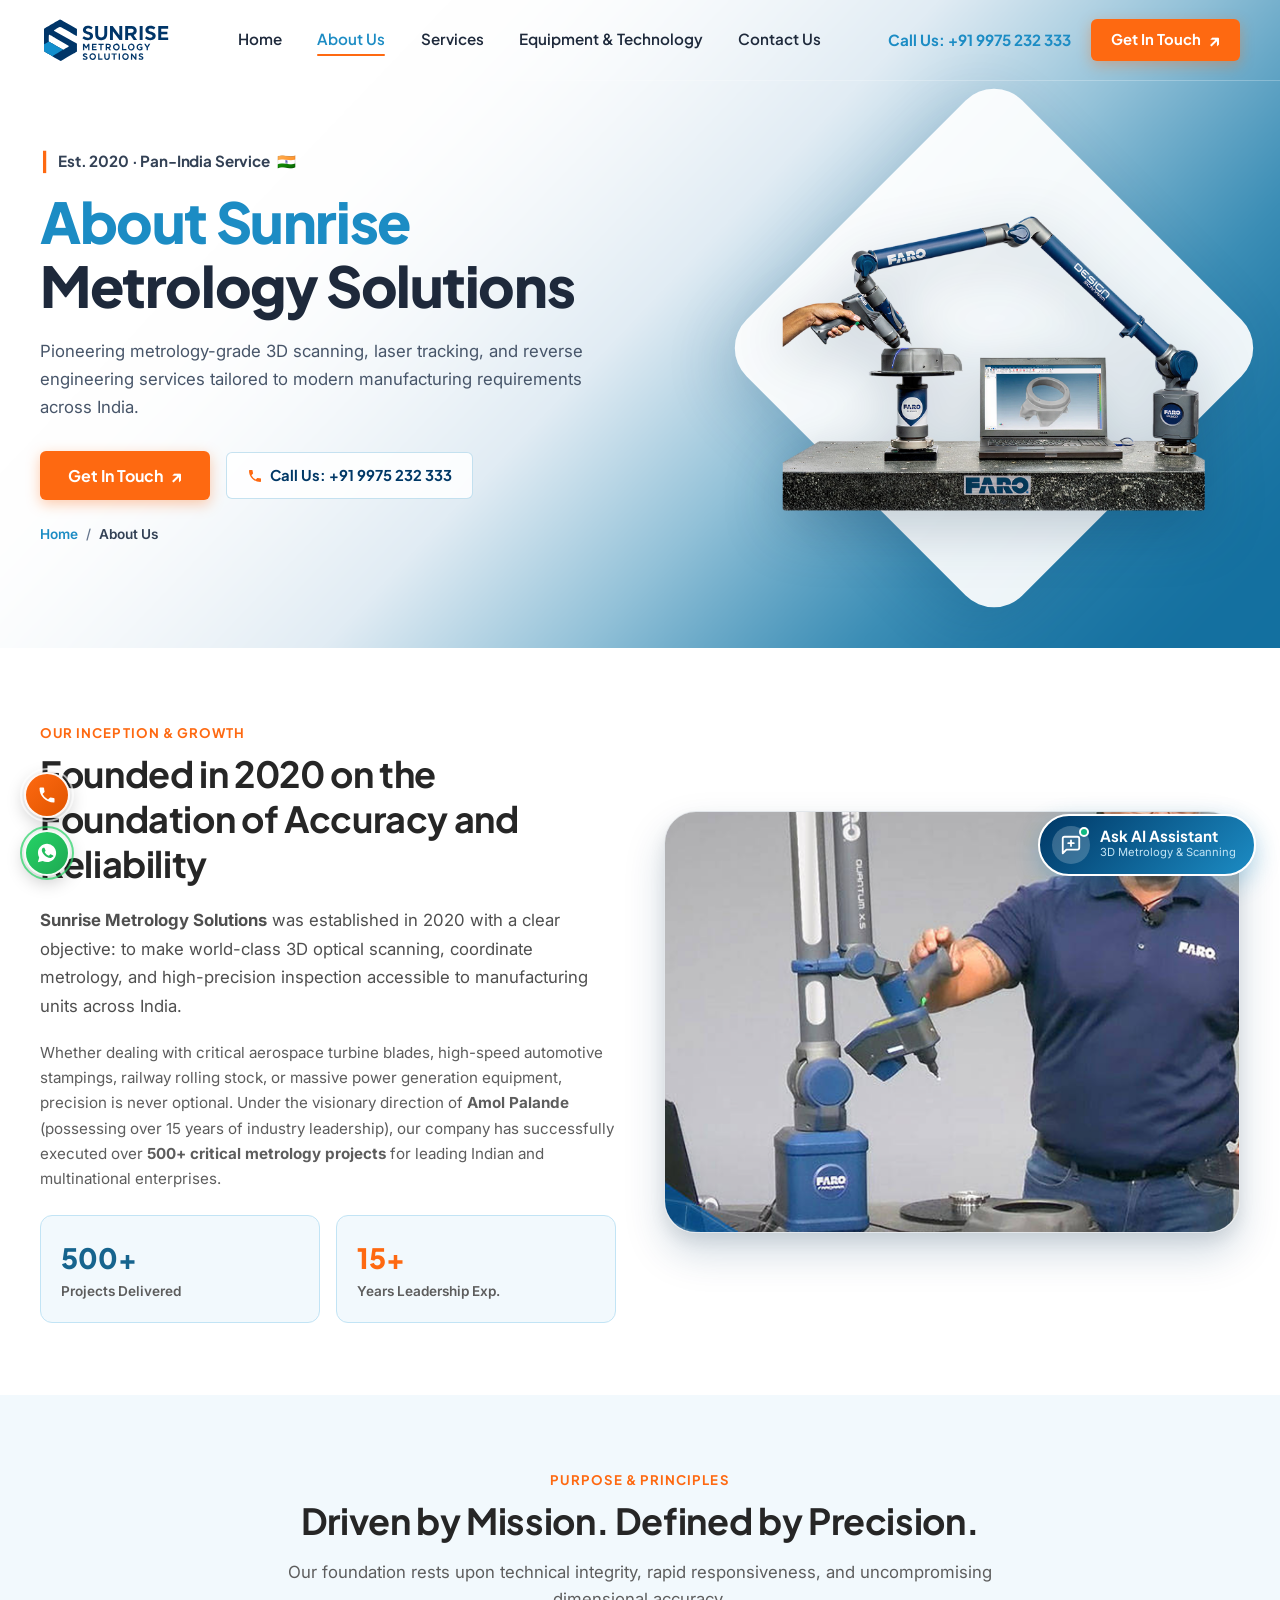
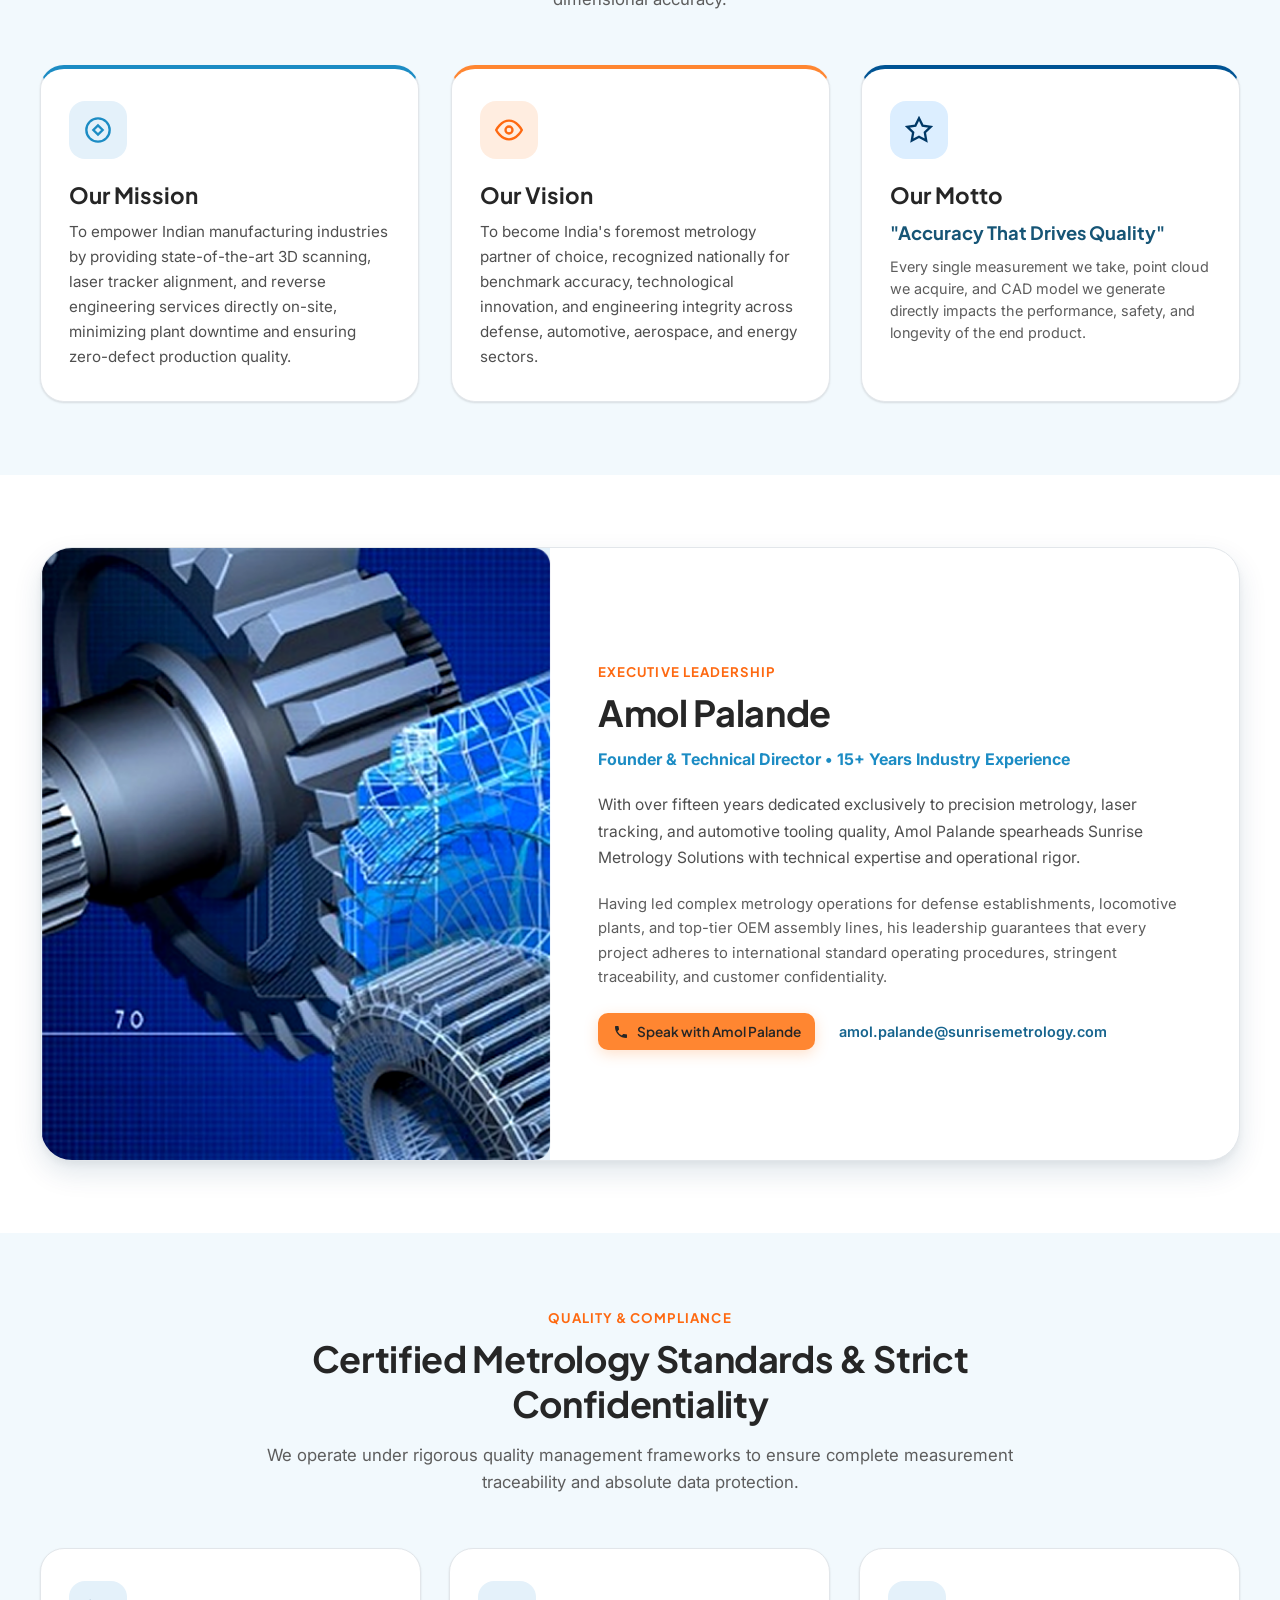
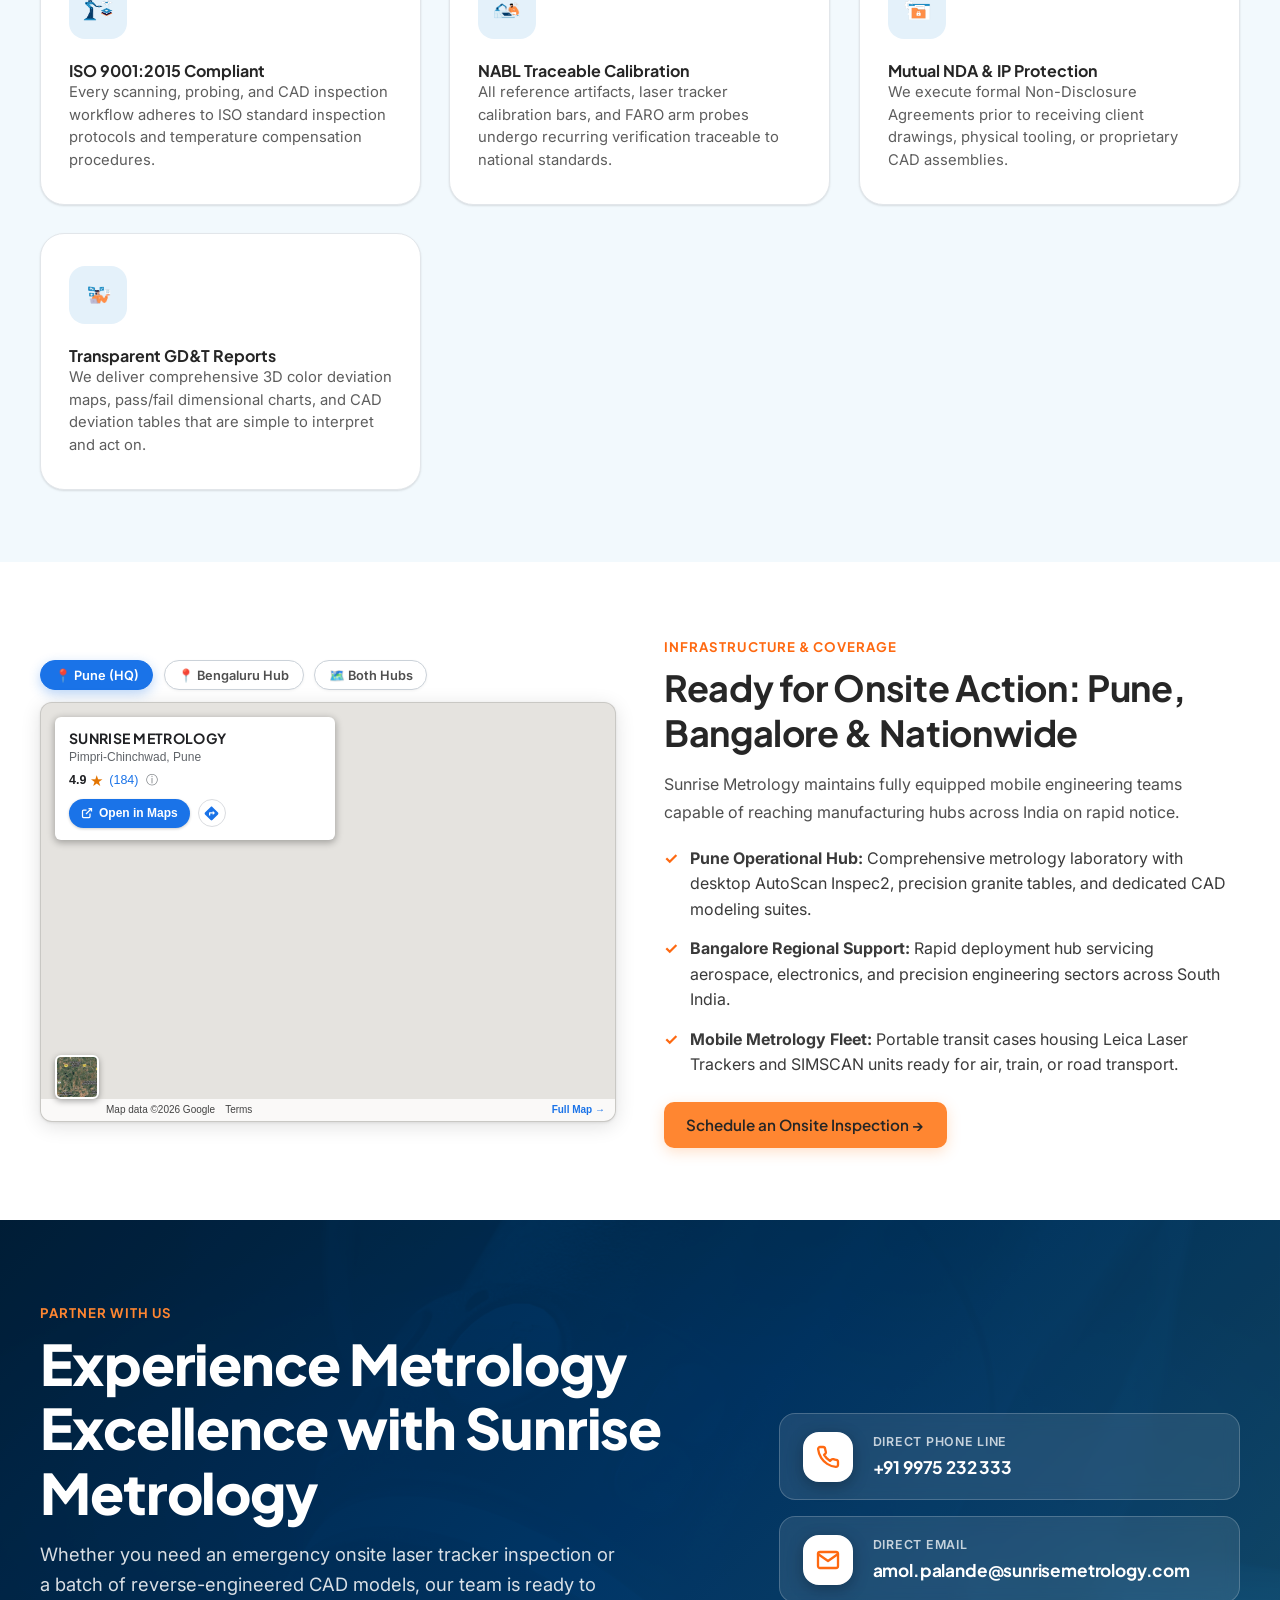
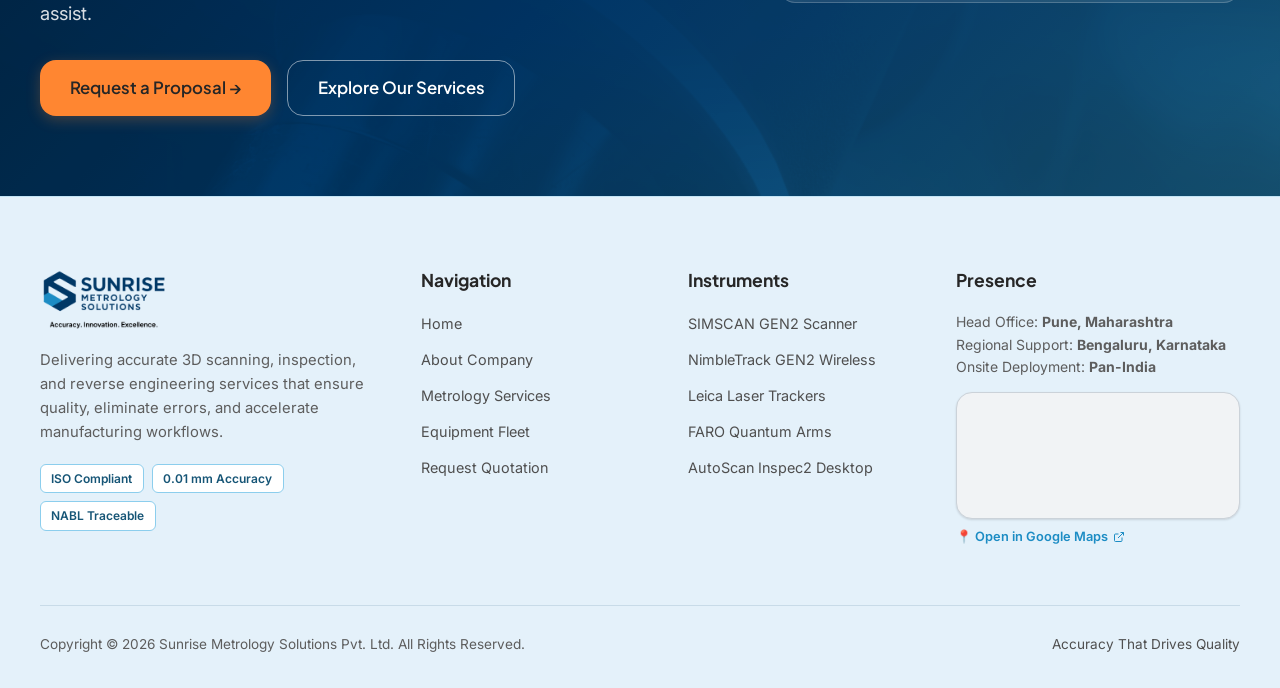
==== commit d6b5ffdd: "Optimize mobile hero section layouts across all 5 pages and polish CTA icon visibility" ====
--- a/about.html
+++ b/about.html
@@ -7,7 +7,6 @@
   <meta name="description" content="Learn about Sunrise Metrology Solutions, founded in 2020 by Amol Palande. Over 15 years of metrology leadership providing 3D scanning, laser tracker and CMM services across India.">
   <link rel="icon" href="images/favicon.png" type="image/png">
   <link rel="stylesheet" href="css/styles.css">
-  <link rel="stylesheet" href="css/leaflet.css">
 </head>
 <body>
 
@@ -508,8 +507,6 @@
   </div>
 
   <!-- Scripts -->
-  <script src="js/leaflet.js"></script>
-  <script src="js/realmap.js"></script>
   <script src="js/main.js"></script>
   <script src="js/chatbot.js"></script>
 </body>
--- a/css/styles.css
+++ b/css/styles.css
@@ -714,12 +714,43 @@
   margin-bottom: 1.85rem;
 }
 
-/* Product Cards Row (AutoScan, SIMSCAN, NimbleTrack) */
+/* Product Cards Rotating Carousel (AutoScan, SIMSCAN, NimbleTrack, Leica, FARO) */
 .hero-ref-cards {
-  display: flex;
-  flex-wrap: wrap;
+  width: 100%;
+  max-width: 610px; /* Constrained below text: displays exactly 3 tiles at a time */
+  overflow: hidden;
+  margin-top: 1.75rem;
+  position: relative;
+  /* Crisp solid boundaries - no edge fade effect */
+}
+
+.hero-cards-track {
+  display: flex;
+  align-items: center;
+  width: max-content;
+  animation: heroEquipmentCarousel 20s linear infinite;
+  will-change: transform;
+}
+
+.hero-cards-set {
+  display: flex;
+  align-items: center;
   gap: 0.75rem;
-  margin-top: 1.75rem;
+  padding-right: 0.75rem;
+}
+
+.hero-ref-cards:hover .hero-cards-track,
+.hero-cards-track:hover {
+  animation-play-state: paused;
+}
+
+@keyframes heroEquipmentCarousel {
+  0% {
+    transform: translateX(0);
+  }
+  100% {
+    transform: translateX(-50%);
+  }
 }
 
 .hero-product-card {
@@ -733,16 +764,18 @@
   padding: 0.75rem 0.85rem;
   color: #ffffff !important;
   text-decoration: none;
-  min-width: 175px;
-  flex: 1 1 180px;
-  max-width: 230px;
+  width: 195px;
+  min-width: 195px;
+  max-width: 195px;
+  flex: 0 0 195px;
+  box-sizing: border-box;
   box-shadow: 0 8px 20px rgba(28, 140, 196, 0.28);
-  transition: all 0.25s cubic-bezier(0.16, 1, 0.3, 1);
+  transition: transform 0.25s cubic-bezier(0.16, 1, 0.3, 1), box-shadow 0.25s ease, border-color 0.25s ease;
 }
 
 .hero-product-card:hover {
   transform: translateY(-4px);
-  box-shadow: 0 14px 28px rgba(28, 140, 196, 0.42);
+  box-shadow: 0 14px 28px rgba(28, 140, 196, 0.45);
   border-color: #ffffff;
 }
 
@@ -945,27 +978,259 @@
   font-weight: 600;
 }
 
+@media (max-width: 991px) {
+  .hero-ref-section,
+  .page-hero-ref-section {
+    min-height: auto;
+    padding-top: 6rem;
+    padding-bottom: 2.75rem;
+  }
+  .hero-ref-grid {
+    grid-template-columns: 1fr;
+    gap: 2rem;
+  }
+  .hero-ref-title {
+    font-size: clamp(2rem, 4.4vw, 2.75rem);
+    line-height: 1.15;
+  }
+  .hero-ref-right {
+    min-height: 300px;
+    max-width: 480px;
+    margin: 0 auto;
+    width: 100%;
+  }
+  .hero-diamond-shape {
+    width: 240px;
+    height: 240px;
+    border-radius: 32px;
+  }
+  .hero-machinery-img {
+    max-width: 380px;
+    max-height: 290px;
+  }
+}
+
 @media (max-width: 768px) {
   .hero-ref-section,
   .page-hero-ref-section {
-    padding-top: 5.5rem;
-    padding-bottom: 2.5rem;
-    min-height: auto;
+    padding-top: 5.75rem !important;
+    padding-bottom: 2.25rem !important;
+    min-height: auto !important;
+    overflow-x: hidden !important;
+    background-position: center top !important;
+  }
+  .hero-ref-grid {
+    grid-template-columns: 1fr !important;
+    gap: 1.5rem !important;
+    width: 100% !important;
+  }
+  .hero-ref-left {
+    width: 100% !important;
+    max-width: 100% !important;
+  }
+  .hero-ref-tag {
+    font-size: 0.8rem !important;
+    gap: 0.35rem !important;
+    margin-bottom: 0.75rem !important;
+    display: inline-flex !important;
+    flex-wrap: wrap !important;
+    line-height: 1.35 !important;
+  }
+  .hero-ref-tag .ref-bar {
+    font-size: 1.15rem !important;
+    margin-right: 2px !important;
+  }
+  .hero-ref-title {
+    font-size: clamp(1.7rem, 5.2vw, 2.25rem) !important;
+    line-height: 1.18 !important;
+    margin-bottom: 0.85rem !important;
+    word-break: break-word !important;
+    letter-spacing: -0.02em !important;
+  }
+  .hero-ref-desc {
+    font-size: 0.925rem !important;
+    line-height: 1.55 !important;
+    color: #475569 !important;
+    max-width: 100% !important;
+    margin-bottom: 1.15rem !important;
+  }
+  .hero-feature-pills-ref {
+    display: flex !important;
+    flex-wrap: wrap !important;
+    gap: 0.4rem !important;
+    margin-bottom: 1.15rem !important;
+  }
+  .hero-pill-ref {
+    font-size: 0.775rem !important;
+    padding: 0.3rem 0.65rem !important;
+    line-height: 1.3 !important;
+  }
+  .hero-ref-actions {
+    display: flex !important;
+    flex-wrap: wrap !important;
+    gap: 0.6rem !important;
+    margin-bottom: 1.15rem !important;
+    width: 100% !important;
+  }
+  .hero-ref-actions .btn-get-in-touch,
+  .hero-ref-actions .btn,
+  .hero-ref-actions .btn-ref-phone {
+    font-size: 0.875rem !important;
+    padding: 0.65rem 1.15rem !important;
+    border-radius: 8px !important;
+    display: inline-flex !important;
+    align-items: center !important;
+    justify-content: center !important;
+  }
+  .hero-ref-breadcrumb {
+    font-size: 0.825rem !important;
+    margin-top: 0.25rem !important;
+    margin-bottom: 0.75rem !important;
+  }
+  .hero-ref-cards {
+    width: 100% !important;
+    max-width: 100% !important;
+    margin-top: 1rem !important;
+    overflow: hidden !important;
+    padding: 4px 0 !important;
+  }
+  .hero-cards-set {
+    gap: 0.65rem !important;
+    padding-right: 0.65rem !important;
+  }
+  .hero-product-card {
+    width: 168px !important;
+    min-width: 168px !important;
+    max-width: 168px !important;
+    flex: 0 0 168px !important;
+    padding: 0.6rem 0.7rem !important;
+    border-radius: 10px !important;
+  }
+  .card-img-box {
+    width: 62px !important;
+    height: 62px !important;
+    padding: 4px !important;
+    border-radius: 8px !important;
+  }
+  .card-name {
+    font-size: 0.75rem !important;
+  }
+  .card-sub {
+    font-size: 0.72rem !important;
+  }
+  .card-num {
+    font-size: 0.68rem !important;
+  }
+  .card-action-btn {
+    width: 24px !important;
+    height: 24px !important;
+    margin-top: 4px !important;
+  }
+  .card-action-btn svg {
+    width: 12px !important;
+    height: 12px !important;
+  }
+  .hero-ref-right {
+    min-height: 220px !important;
+    height: auto !important;
+    width: 100% !important;
+    max-width: 320px !important;
+    margin: 0.75rem auto 0 auto !important;
+    position: relative !important;
+    display: flex !important;
+    align-items: center !important;
+    justify-content: center !important;
+    overflow: visible !important;
   }
   .hero-diamond-shape {
-    width: 250px;
-    height: 250px;
+    width: 175px !important;
+    height: 175px !important;
+    border-radius: 26px !important;
+    box-shadow: 0 10px 30px rgba(0, 56, 102, 0.12) !important;
+  }
+  .hero-diamond-logo {
+    width: 50% !important;
+    height: 50% !important;
+    opacity: 0.12 !important;
+  }
+  .hero-machinery-img {
+    width: 100% !important;
+    max-width: 270px !important;
+    max-height: 210px !important;
+    height: auto !important;
+    object-fit: contain !important;
+    display: block !important;
+    margin: 0 auto !important;
+  }
+}
+
+@media (max-width: 480px) {
+  .hero-ref-section,
+  .page-hero-ref-section {
+    padding-top: 5.25rem !important;
+    padding-bottom: 1.75rem !important;
+  }
+  .hero-ref-title {
+    font-size: clamp(1.45rem, 6.2vw, 1.85rem) !important;
+    line-height: 1.22 !important;
+    margin-bottom: 0.75rem !important;
+  }
+  .hero-ref-desc {
+    font-size: 0.875rem !important;
+    line-height: 1.5 !important;
+    margin-bottom: 1rem !important;
+  }
+  .hero-ref-actions {
+    flex-direction: column !important;
+    width: 100% !important;
+    gap: 0.5rem !important;
+  }
+  .hero-ref-actions .btn-get-in-touch,
+  .hero-ref-actions .btn,
+  .hero-ref-actions .btn-ref-phone {
+    width: 100% !important;
+    justify-content: center !important;
+    text-align: center !important;
+    box-sizing: border-box !important;
+  }
+  .hero-pill-ref {
+    font-size: 0.725rem !important;
+    padding: 0.25rem 0.55rem !important;
   }
   .hero-ref-cards {
-    gap: 0.6rem;
+    margin-top: 0.85rem !important;
   }
   .hero-product-card {
-    min-width: 140px;
-    padding: 0.6rem 0.75rem;
+    width: 152px !important;
+    min-width: 152px !important;
+    max-width: 152px !important;
+    flex: 0 0 152px !important;
+    padding: 0.5rem 0.6rem !important;
   }
   .card-img-box {
-    width: 68px;
-    height: 68px;
+    width: 50px !important;
+    height: 50px !important;
+    padding: 3px !important;
+  }
+  .card-name {
+    font-size: 0.7rem !important;
+  }
+  .card-sub {
+    font-size: 0.68rem !important;
+  }
+  .hero-ref-right {
+    min-height: 185px !important;
+    max-width: 270px !important;
+    margin: 0.5rem auto 0 auto !important;
+  }
+  .hero-diamond-shape {
+    width: 145px !important;
+    height: 145px !important;
+    border-radius: 20px !important;
+  }
+  .hero-machinery-img {
+    max-width: 220px !important;
+    max-height: 175px !important;
   }
 }
 
@@ -2573,14 +2838,18 @@
 .cta-card-icon {
   width: 50px;
   height: 50px;
+  min-width: 50px;
+  min-height: 50px;
   border-radius: var(--radius-lg);
-  background: #ffffff;
-  box-shadow: 0 6px 18px rgba(0, 0, 0, 0.22);
-  border: 2px solid rgba(255, 255, 255, 0.95);
+  background: #ffffff !important;
+  box-shadow: 0 4px 16px rgba(0, 0, 0, 0.28);
+  border: 2px solid #ffffff;
   display: flex;
   align-items: center;
   justify-content: center;
   flex-shrink: 0;
+  position: relative;
+  z-index: 2;
   transition: all 0.25s cubic-bezier(0.16, 1, 0.3, 1);
 }
 
@@ -2591,7 +2860,11 @@
 }
 
 .cta-card-icon svg {
-  stroke: #fe6911;
+  width: 24px;
+  height: 24px;
+  stroke: #fe6911 !important;
+  stroke-width: 2.3;
+  display: block;
   transition: transform 0.25s ease;
 }
 
@@ -2603,6 +2876,37 @@
 
 .cta-contact-card:hover .cta-card-icon svg {
   transform: scale(1.1);
+}
+
+@media (max-width: 768px) {
+  .cta-banner {
+    padding: 3.5rem 0 !important;
+  }
+  .cta-grid {
+    gap: 2rem !important;
+  }
+  .cta-text-side p {
+    font-size: 1rem !important;
+    margin-bottom: 1.5rem !important;
+  }
+  .cta-contact-card {
+    padding: 0.85rem 1.15rem !important;
+    gap: 1rem !important;
+  }
+  .cta-card-icon {
+    width: 44px !important;
+    height: 44px !important;
+    min-width: 44px !important;
+    min-height: 44px !important;
+  }
+  .cta-card-icon svg {
+    width: 20px !important;
+    height: 20px !important;
+  }
+  .cta-card-info p:last-child {
+    font-size: clamp(0.85rem, 3.8vw, 1rem) !important;
+    word-break: break-word !important;
+  }
 }
 
 .cta-card-info p:first-child {
